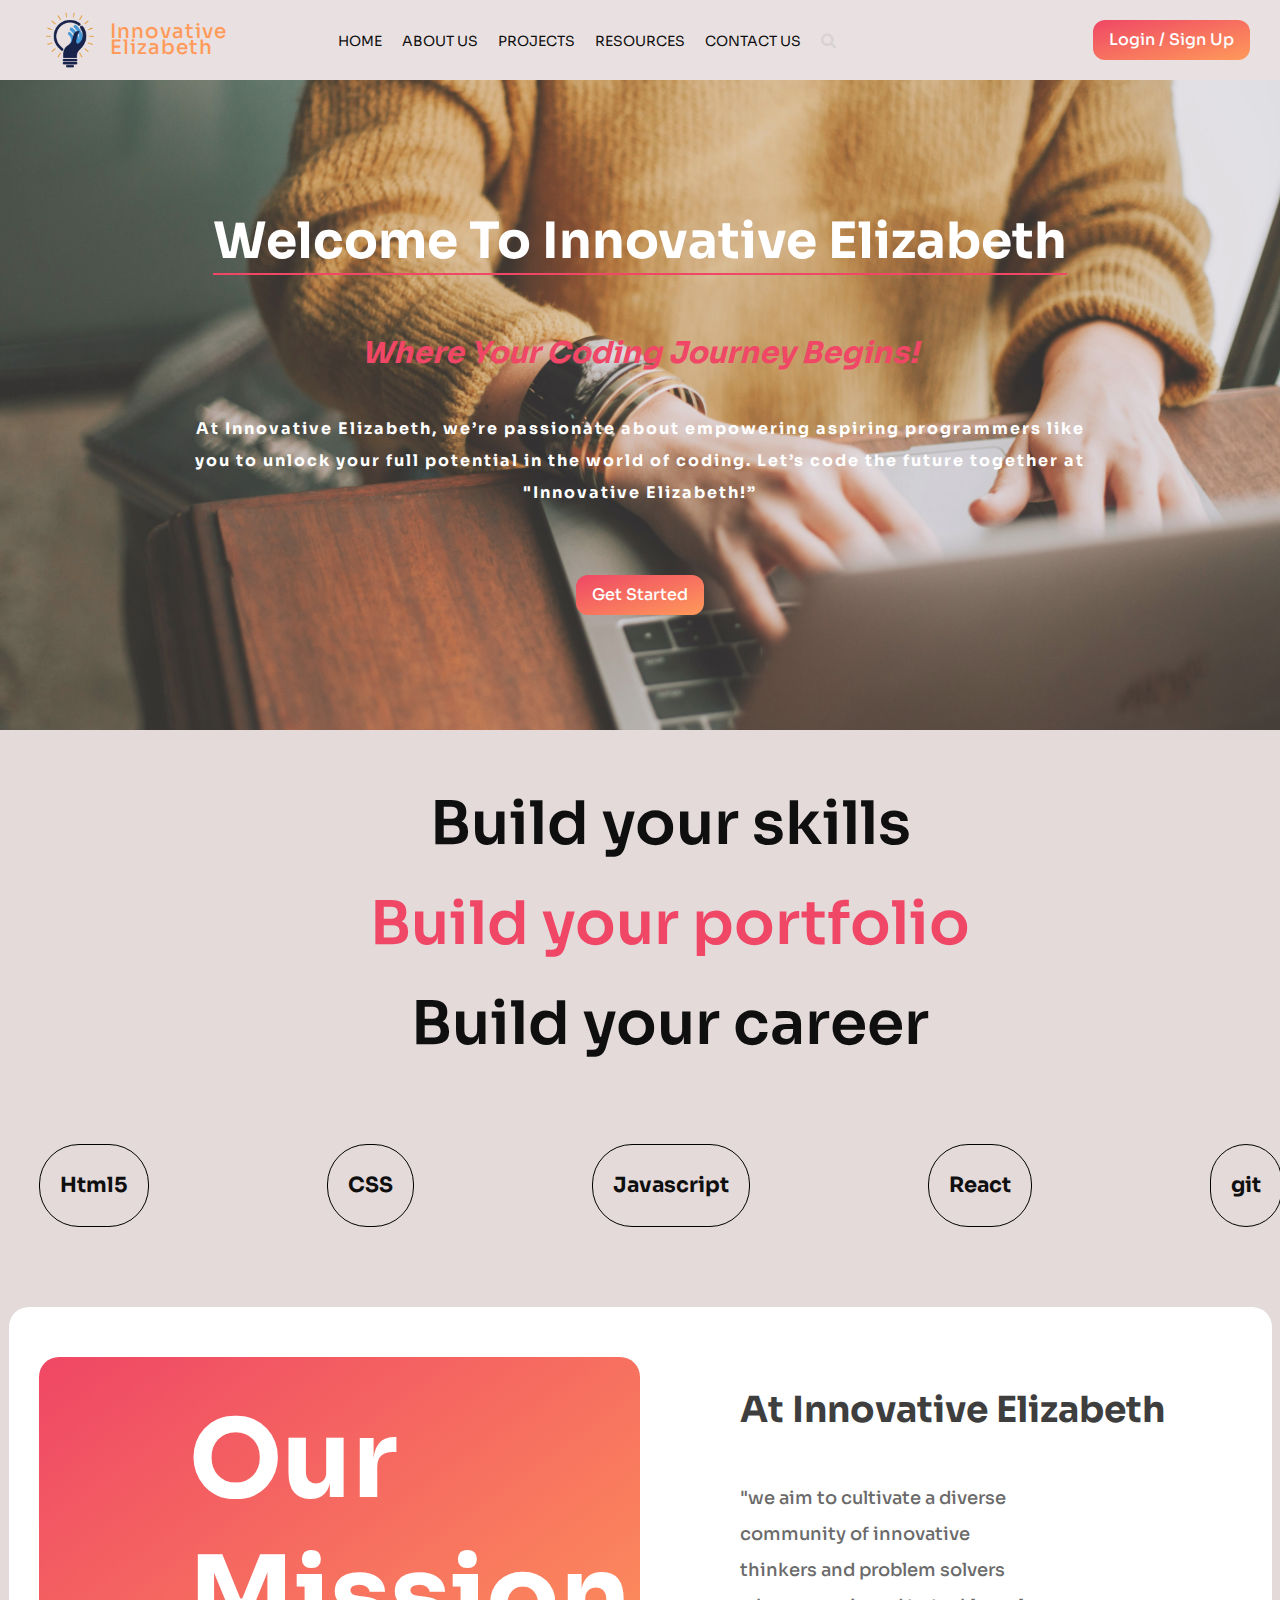
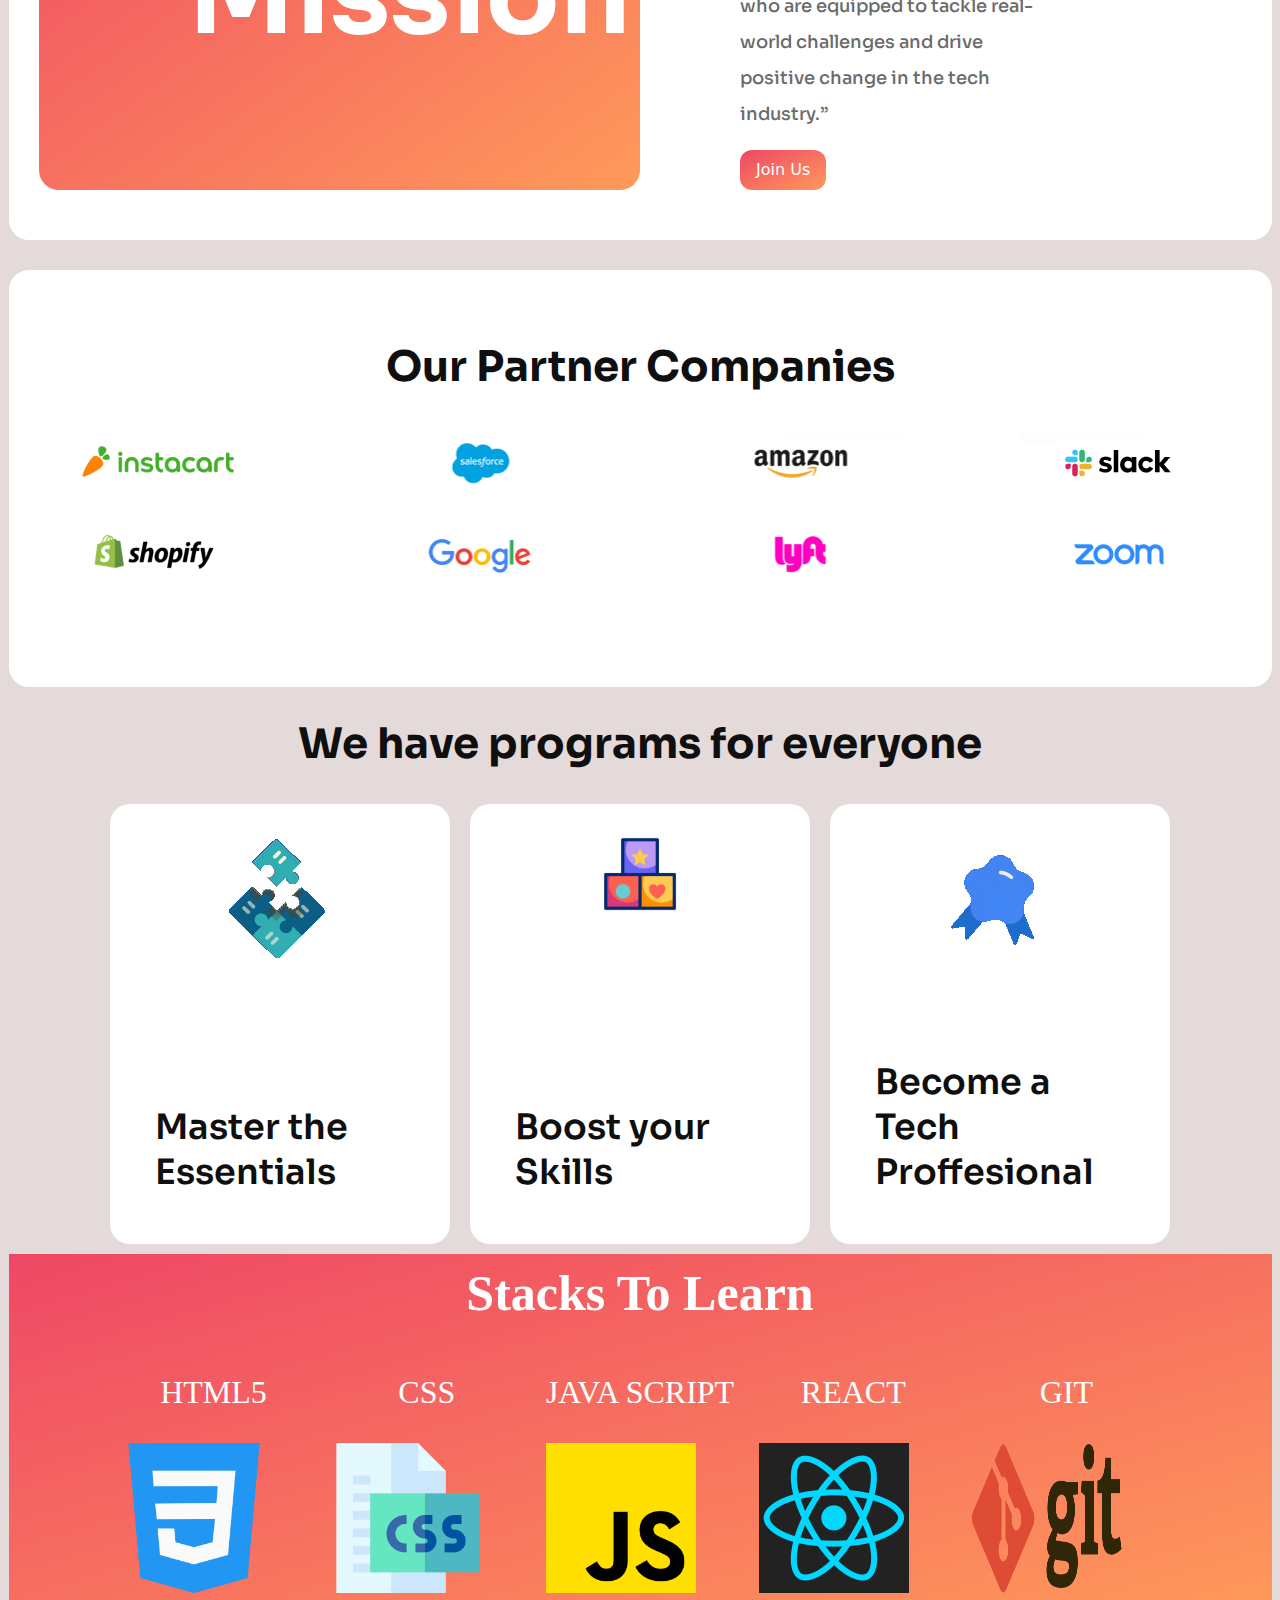
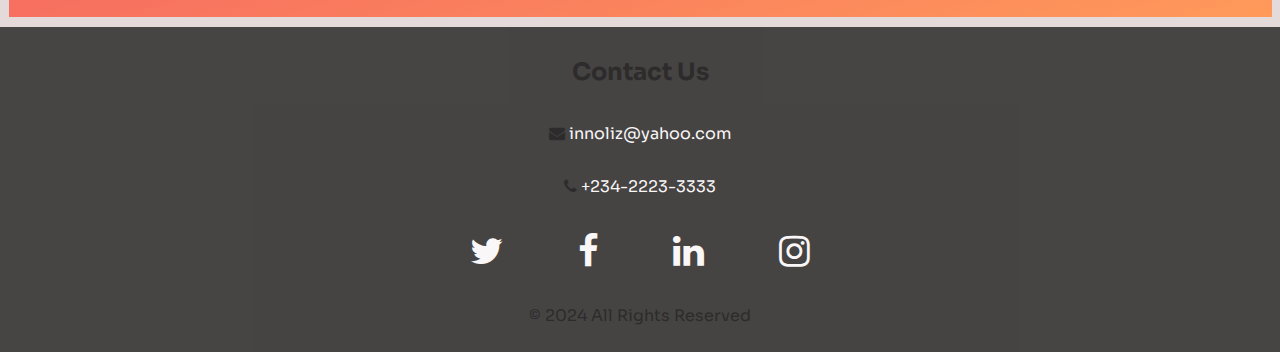
==== index.html @ 9ef78094 "Made a whole lot of changes" ====
<!DOCTYPE html>
<html lang="en">
<head>
    <meta charset="UTF-8">
    <meta name="viewport" content="width=device-width, initial-scale=1.0">
    <link rel="preconnect" href="https://fonts.googleapis.com">
    <link rel="preconnect" href="https://fonts.gstatic.com" crossorigin>
    <link href="https://fonts.googleapis.com/css2?family=Anek+Telugu:wght@300;400;500;600;700&Cormorant+Garamond:wght@300;700&family=Roboto:wght@300;400;700&family=Playfair+Display:wght@400;500&family=Sora:wght@400;500;600&display=swap" rel="stylesheet">
    <link rel="stylesheet" href="https://cdnjs.cloudflare.com/ajax/libs/font-awesome/4.7.0/css/font-awesome.min.css">
    <link rel="shortcut icon" type="image/x-icon" href="/favicon.ico">
    <link rel="stylesheet" href="style.css">
    <title>Innovative Elizabeth</title>
</head>
<body>
    <!-- <div class="container"> -->
    <!-- Navbar SECTION -->
    <nav class="navbar">
        <div class="logo">
            <img src="assets/Innologo.png" alt="">
            <p>Innovative Elizabeth</p>
        </div>
        <ul class="menu">
            <li><a href="#">Home</a></li>
            <li><a href="#">About Us</a></li>
            <li><a href="/project.html">Projects</a></li>
            <li><a href="#">Resources</a></li>
            <li><a href="#main-footer">Contact Us</a></li>
            <li><i class="fa fa-search" style="color: rgb(216, 210, 210);"></i></li>
        </ul>
        <div class="btn">
            <a href="/login.html"><button>Login / Sign Up</button></a>
        </div>
    </nav>

    <!-- Hero Section -->
    <div id="showcase">
        <div class="container">
            <div class="welcome-message">
                <h1>Welcome To Innovative Elizabeth</h1>
                <h2>Where Your Coding Journey Begins!
                </h2>
                <p>At Innovative Elizabeth, we’re passionate about empowering aspiring programmers like you to unlock your full potential in the world of coding. Let’s code the future together at "Innovative Elizabeth!”</p>
                <a href="/login.html"><button>Get Started</button></a>
            </div>
        </div>
    </div>
    <!-- main section -->
    <main>
        <div class="container2">
            <div class="element-container">
                <div class="element"><h2>Build your skills</h2></div>
                <div class="element"><h2 style="color: #EF4765">Build your portfolio</h2></div>
                <div class="element"><h2>Build your career</h2></div>
            </div>
            <div class="stacks-container">
                <div class="stack"><h2>Html5</h2></div>
                <div class="stack"><h2>CSS</h2></div>
                <div class="stack"><h2>Javascript</h2></div>
                <div class="stack"><h2>React</h2></div>
                <div class="stack"><h2>git</h2></div>
            </div>
        </div>
        <div class="section-container two-column">
            <div class="col-left">
                <h2>Our Mission</h2>
            </div>
            <div class="col-right">
                <h2>At Innovative Elizabeth</h2>
                <p>"we aim to cultivate a diverse community of innovative thinkers and problem solvers who are equipped to tackle real-world challenges and drive positive change in the tech industry.”</p>
                <button>Join Us</button>
            </div>
        </div>
        <div class="partners-container">
            <h2>Our Partner Companies</h2>
            <div class="partners-grid">
                <img src="assets/instacart.png" alt="instacart">
                <img src="assets/salesforce.png" alt="salesforce">
                <img src="assets/amazon.png" alt="amazon">
                <img src="assets/slack.png" alt="slack">
                <img src="assets/shopify.png" alt="shopify">
                <img src="assets/google.png" alt="google">
                <img src="assets/lyft.png" alt="lyft">
                <img src="assets/zoom.png" alt="zoom">
            </div>
        </div>
        <!-- progrmas section -->
        <div class="programs-heading">
            <h2>We have programs for everyone</h2>
        </div>
        <div class="programs-container">
            <div class="programs">
                <img src="assets/animation1.gif" alt="">
                <h2>Master the Essentials</h2></div>
            <div class="programs">
                <img src="assets/animation2.gif" style="width: 100px; height: 100px;" alt="">
                <h2>Boost your Skills</h2></div>
            <div class="programs">
                <img src="assets/animation3.gif" alt="">
                <h2>Become a Tech Proffesional</h2></div>
        </div>
        <div class="service-section">
            <h2>Stacks To Learn</h2>
            <div class="container-icon">
                <div>
                    <p>HTML5</p>
                    <img src="assets/Html_img.png" alt="">
                </div>
                <div>
                    <p>CSS</p>
                    <img src="assets/Css_img.png" alt="">
                </div>
                <div>
                    <p>JAVA SCRIPT</p>
                    <img src="assets/js_img.png" alt="">
                </div>
                <div>
                    <p>REACT</p>
                    <img src="assets/react_img.png" alt="">
                </div>
                <div>
                    <p>GIT</p>
                    <img src="assets/git_img.png" alt="">
                </div>
            </div>
        </div>
    </main>

    <!-- Fotter Section -->
    <footer id="main-footer">
       <div class="footer-container">
           <h2 style="color: black;">Contact Us</h2>
           <p><i class="fa fa-envelope" style="font-size:16px; color: black;"></i> innoliz@yahoo.com</p>
           <p><i class="fa fa-phone" style="font-size:16px; color: black;"></i> +234-2223-3333</p>
           <div class="footer-links">
                <a href=""><i class="fa fa-twitter" style="font-size:36px; color: white;"></i></a>
                <a href=""><i class="fa fa-facebook" style="font-size:36px; color: white;"></i></a>
                <a href="https://www.linkedin.com/company/innoliz-tech-hub/"><i class="fa fa-linkedin" style="font-size:36px; color: white;"></i></a>
                <a href=""><i class="fa fa-instagram" style="font-size:36px; color: white;"></i></a>
            </div>
            <p style="color: black;">© 2024 All Rights Reserved</p>
       </div>
    </footer>
</div>
</body>
</html>
---- style.css ----
body {
    font-family: 'Sora', sans-serif;
    color: #0f0f0f;
    width: 100%;
    margin: 0;
    box-sizing: border-box;
    /* padding: 16px 0 0 0; */
    background-color: #e4dada;
    display: flex;
    flex-direction: column;
    justify-content: flex-start;
    align-items: center;
}

/* .container {
    width: 100%;
    max-width: 100%;
    margin: 0 auto;
    padding: 0 16px;
} */

/* Navbar section */
.navbar {
    width: 100%;
    max-width: 100%;
    box-sizing: border-box;
    display: flex;
    justify-content: space-between;
    align-items: center;
    background: #e9e1e1;
    position: sticky;
    top: 0;
    z-index: 3;
    padding: 0 30px;
}

.navbar .logo {
    display: flex;
    align-content: center;
    align-items: center;
    width: 50px;
    font-family: 'Sora', sans-serif;
    font-size: 20px;
    font-weight: 500;
    letter-spacing: 1px;
    line-height: 1rem;
    color: #FF9A5A;
    
}

.navbar .logo img {
    width: 80px;
    height: 80px;
}

.menu {
    display: flex;
    list-style: none;
    justify-content: center;
    align-items: center;
    padding: 0;
}
.menu a{
    text-decoration: none;
    color: #0f0f0f;
    font-size: 14px;
    font-weight: 400;
    margin-right: 20px;
    text-transform: uppercase;
    font-family: 'Sora', sans-serif;
    transition: all 0.2s ease-in-out;
    
}
.menu a:hover {
    /* text-decoration: underline; */
    color: #FF9A5A;
    transform: translateX(40px);
}

.navbar .btn button {
  background: linear-gradient(to bottom right, #EF4765, #FF9A5A);
  border: 0;
  border-radius: 12px;
  color: #FFFFFF;
  cursor: pointer;
  display: inline-block;
  font-family: 'Sora', sans-serif;
  font-size: 16px;
  font-weight: 500;
  line-height: 2.5;
  outline: transparent;
  padding: 0 1rem;
  text-align: center;
  text-decoration: none;
  transition: box-shadow .2s ease-in-out;
  user-select: none;
  -webkit-user-select: none;
  touch-action: manipulation;
  white-space: nowrap;
}


.navbar .btn button:not([disabled]):focus {
  box-shadow: 0 0 .25rem rgba(0, 0, 0, 0.5), -.125rem -.125rem 1rem rgba(239, 71, 101, 0.5), .125rem .125rem 1rem rgba(255, 154, 90, 0.5);
}

.navbar .btn button:hover {
    box-shadow: 0 0 .25rem rgba(0, 0, 0, 0.5), -.125rem -.125rem 1rem rgba(239, 71, 101, 0.5), .125rem .125rem 1rem rgba(255, 154, 90, 0.5);
}

/* Hero section */
#showcase {
    /* background: #352727; */
    padding: 2rem;
    position: relative;
}
#showcase::before {
    content: '';
    background: url(assets/Hero.jpg) no-repeat center center/cover;
    position: absolute;
    top: 0;
    left: 0;
    width: 100%;
    height: 650px;
    opacity: 0.8;
}
.container {
    width: 100%;
    max-width: 100%;
    height: 600px;
    display: flex;
    flex-direction: column;
    justify-content: center;
    align-items: center;
}

.container .welcome-message {
    display: flex;
    flex-direction: column;
    align-items: center;
    justify-content: center;
    width: 75%;
    color: white;
    z-index: 1;
}

.welcome-message h1 {
    font-size: 50px;
    border-bottom: 2px solid #EF4765;
    font-family: 'Sora', sans-serif;
    margin-top: 0;
}
.welcome-message h2 {
    font-size: 30px;
    font-style: italic;
    color: #EF4765;
    font-family: 'Sora', sans-serif;;
}
.welcome-message p {
    font-size: 16px;
    letter-spacing: 2px;
    line-height: 2rem;
    text-align: center;
    font-weight: bold;
    font-family: 'Sora', sans-serif;;
}

.welcome-message button {
  background: linear-gradient(to bottom right, #EF4765, #FF9A5A);
  border: 0;
  border-radius: 12px;
  color: #FFFFFF;
  cursor: pointer;
  display: inline-block;
  font-family: 'Sora', sans-serif;
  font-size: 16px;
  font-weight: 500;
  line-height: 2.5;
  outline: transparent;
  padding: 0 1rem;
  text-align: center;
  text-decoration: none;
  transition: box-shadow .2s ease-in-out;
  user-select: none;
  -webkit-user-select: none;
  touch-action: manipulation;
  white-space: nowrap;
  margin-top: 50px;
}

.welcome-message button:not([disabled]):focus {
    box-shadow: 0 0 .25rem rgba(0, 0, 0, 0.5), -.125rem -.125rem 1rem rgba(239, 71, 101, 0.5), .125rem .125rem 1rem rgba(255, 154, 90, 0.5);
  }

.welcome-message button:hover {
    box-shadow: 0 0 .25rem rgba(0, 0, 0, 0.5), -.125rem -.125rem 1rem rgba(239, 71, 101, 0.5), .125rem .125rem 1rem rgba(255, 154, 90, 0.5);
}



/* Main section */

.container2 {
    width: 100%;
    padding: 20px;
}

.container2 .element-container {
    width: 100%;
    padding: 10px;
    display: flex;
    flex-direction: column;
    justify-content: center;
    align-items: center;
}

.container2 .element-container .element>h2 {
    font-family: 'Sora', sans-serif;
    font-size: 60px;
    font-weight: 600;
    line-height: 70px;
    color: #0f0f0f;
    margin: 15px 0;
}

.container2 .stacks-container {
    display: flex;
    flex-direction: row;
    justify-content: space-between;
    align-items: center;
    margin: 50px 0;
    padding: 10px;
    font-family: 'Sora', sans-serif;
    font-size: 14px;
}

.container2 .stacks-container .stack {
    border: 1px solid black;
    padding: 10px 20px;
    border-radius: 40px;
}


.section-container {
    width: 100%;
    background:#FFFFFF;
    /* border: 1px solid black; */
    padding: 50px 30px ;
    border-radius: 20px;
    margin-bottom: 30px;
}

.two-column {
    width: 100%;
    max-width: 1203px;
    /* height: 100%; */
    display: grid;
    grid-template-columns: 1fr 1fr;
}

.two-column .col-left {
    background: linear-gradient(to bottom right, #EF4765, #FF9A5A);
    display: flex;
    justify-content: center;
    align-items: center;
    border-radius: 20px;
    
    
}

.two-column .col-left h2 {
    color: #fff;
    font-size: 108px;
    width: 50%;
    margin-top: 0;
    font-family: 'Sora', sans-serif;
    font-weight: bold;
}

.two-column .col-right {
    display: flex;
    flex-direction: column;
    justify-content: center;
    align-items: flex-start;
    padding-left: 100px;
}

.two-column .col-right h2 {
    color: #3e3e3e;
    font-family: 'Sora', sans-serif;
    font-size: 36px;
}

.two-column .col-right p {
    font-size: 18px;
    width: 60%;
    font-family: 'Sora', sans-serif;
    font-weight: 500;
    color: #6A6A6A;
    line-height: 2;
}

.two-column .col-right button {
    background: linear-gradient(to bottom right, #EF4765, #FF9A5A);
    border: 0;
    border-radius: 12px;
    color: #FFFFFF;
    cursor: pointer;
    display: inline-block;
    font-family: -apple-system,system-ui,"Segoe UI",Roboto,Helvetica,Arial,sans-serif;
    font-size: 16px;
    font-weight: 500;
    line-height: 2.5;
    outline: transparent;
    padding: 0 1rem;
    text-align: center;
    text-decoration: none;
    transition: box-shadow .2s ease-in-out;
    user-select: none;
    -webkit-user-select: none;
    touch-action: manipulation;
    white-space: nowrap;
}

.two-column .col-right button:hover {
    box-shadow: 0 0 .25rem rgba(0, 0, 0, 0.5), -.125rem -.125rem 1rem rgba(239, 71, 101, 0.5), .125rem .125rem 1rem rgba(255, 154, 90, 0.5);
}

/* Partners section */
.partners-container {
    width: 100%;
    background:#FFFFFF;
    /* border: 1px solid black; */
    padding: 70px 0;
    border-radius: 20px;
    margin-bottom: 30px;
}

.partners-container h2 {
    font-size: 42px;
    font-family: 'Sora', sans-serif;
    text-align: center;
    margin: 0;
    margin-bottom: 40px;
}

.partners-grid {
    display: grid;
    grid-template-columns: 1fr 1fr 1fr 1fr;
    grid-template-rows: 1fr 1fr;
    margin: 32px 0;
    column-gap: 16px;
    row-gap: 32px;
}


.partners-grid img {
    height: 60px;
    place-self: center;
}

/* programs section */
.programs-heading {
    display: flex;
    align-items: center;
    justify-content: center;
}

.programs-heading h2 {
    font-size: 42px;
    font-family: 'Sora', sans-serif;
    color: #0f0f0f;
    margin-top: 0;
}

.programs-container {
    display: flex;
    flex-direction: row;
    justify-content: center;
    align-items: center;
    width: 100%;
    gap: 20px;
    
}

.programs {
    /* border: 1px solid black; */
    height: 400px;
    width: 300px;
    background: #FFFFFF;
    border-radius: 20px;
    display: flex;
    flex-direction: column;
    justify-content: space-between;
    align-items: center;
    padding: 20px;
}

.programs h2 {
    font-family: 'Sora', sans-serif;
    color: #0f0f0f;
    font-size: 35px;
    font-weight: 600;
    line-height: 45px;
    max-width: 250px;
    margin-top: 0;
}



/* Service Section */
.service-section {
    display: flex;
    flex-direction: column;
    justify-content: center;
    align-items: center;
    background: linear-gradient(to bottom right, #EF4765, #FF9A5A);
    margin: 10px 0;
    font-family: 'Cormorant Garamond', serif;
}

.service-section h2 {
    font-size: 50px;
    color: #fff;
    margin: 0;
    padding-top: 10px;
    /* background-color: #918dbc; */
}

.service-section .container-icon p {
    text-align: center;
    color: #fff;
    font-size: 2rem;
}

.service-section .container-icon img {
    width: 150px;
    height: 150px;
}

.service-section .container-icon {
    display: grid;
    grid-template-columns: 1fr 1fr 1fr 1fr 1fr;
    gap: 25px;
    padding: 20px;
}


/* Footer Section */
#main-footer {
    background: #1f1e1e;
    opacity: 0.8;
    color: #fff;
    width: 100%;
    height: 100%;
    padding: 10px;
    box-sizing: border-box;
}

#main-footer .footer-container {
    margin:0 auto;
    width: 90%;
    display: flex;
    flex-direction: column;
    justify-content: center;
    align-items: center;   
}

.footer-container .footer-links {
    width: 30%;
    display: flex;
    flex-direction: row;
    justify-content: space-between;
    align-items: center;
    padding: 20px;
}
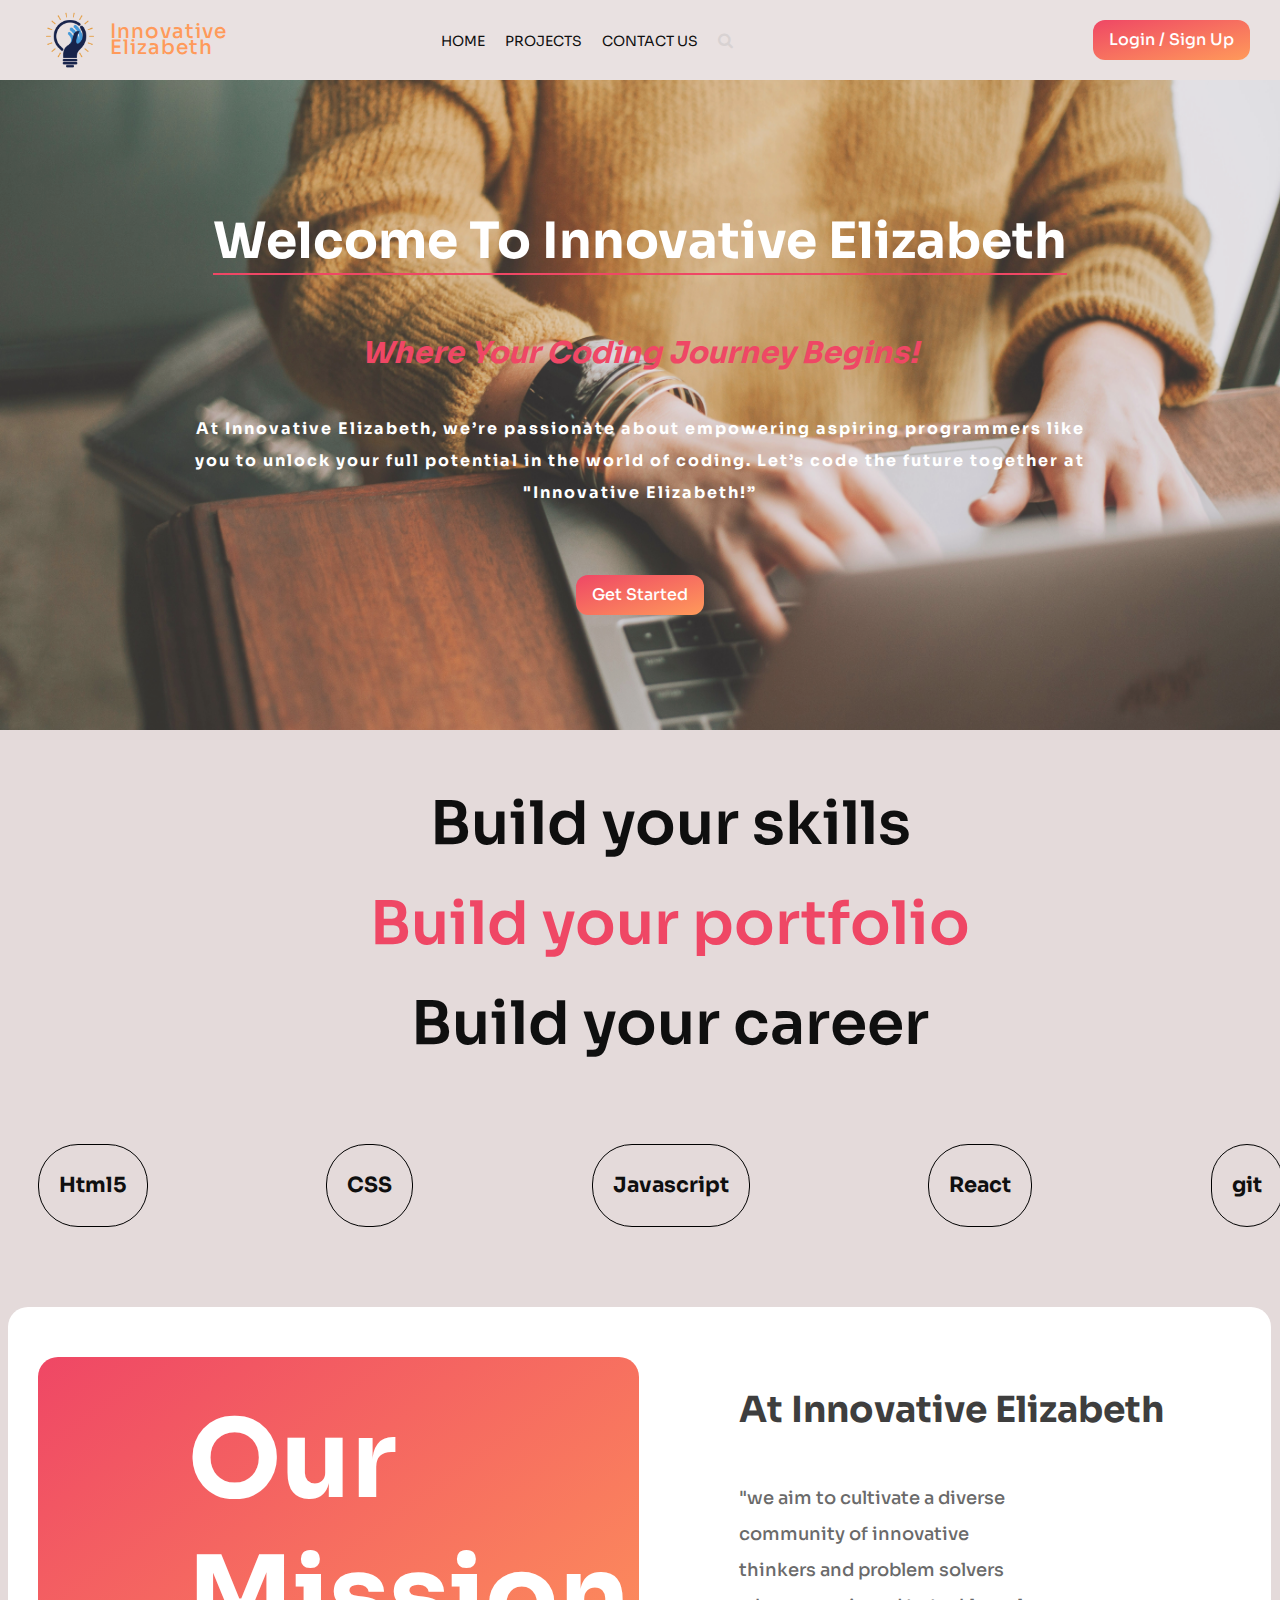
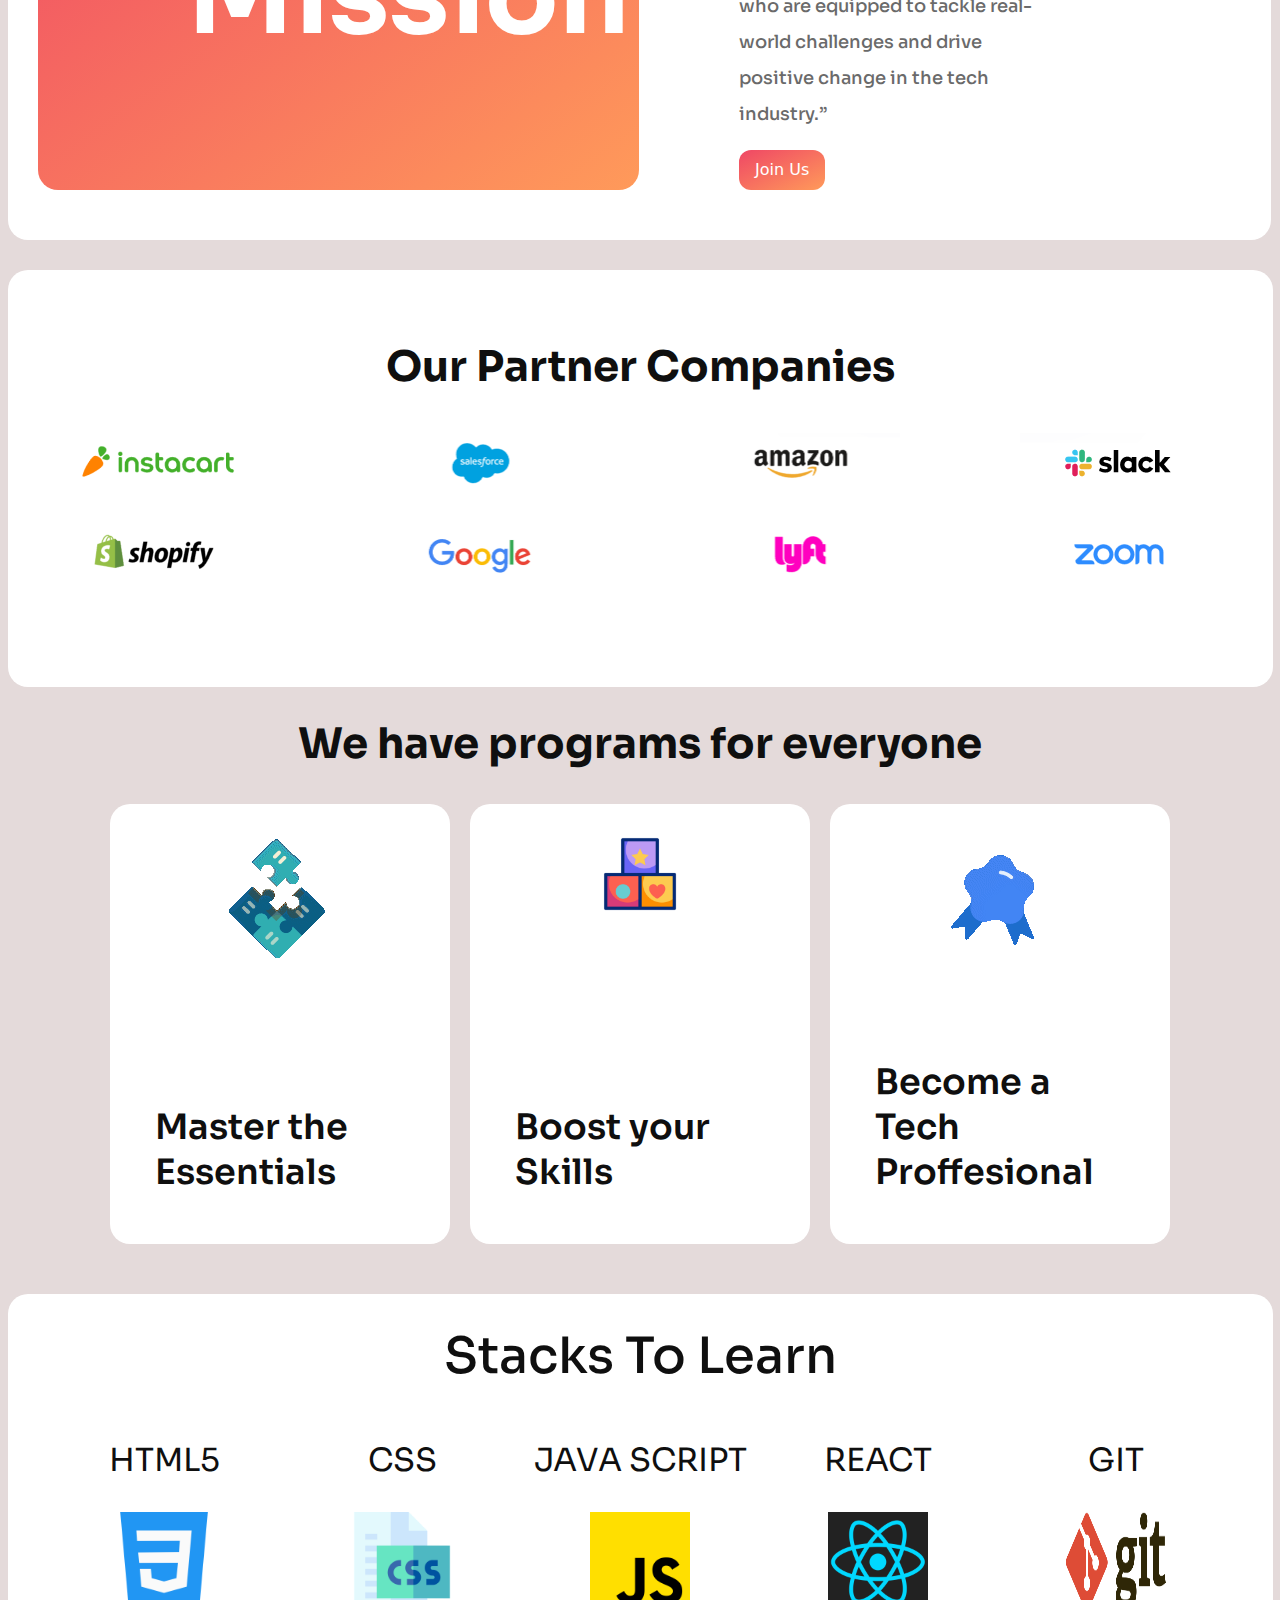
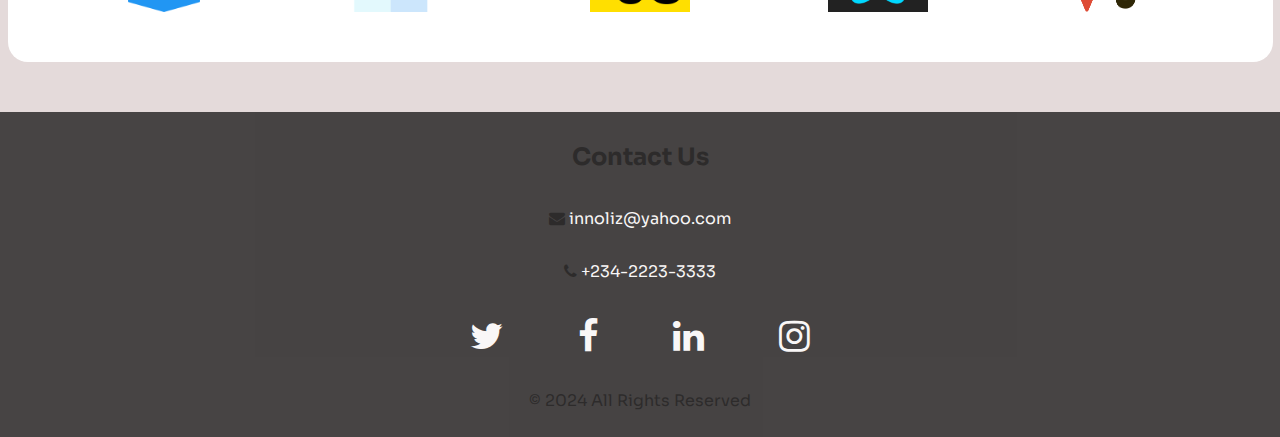
==== commit 8e45e371: "Made a whole lot of changes" ====
--- a/index.html
+++ b/index.html
@@ -21,9 +21,7 @@
         </div>
         <ul class="menu">
             <li><a href="#">Home</a></li>
-            <li><a href="#">About Us</a></li>
             <li><a href="/project.html">Projects</a></li>
-            <li><a href="#">Resources</a></li>
             <li><a href="#main-footer">Contact Us</a></li>
             <li><i class="fa fa-search" style="color: rgb(216, 210, 210);"></i></li>
         </ul>
@@ -101,23 +99,23 @@
         <div class="service-section">
             <h2>Stacks To Learn</h2>
             <div class="container-icon">
-                <div>
+                <div class="icon-container">
                     <p>HTML5</p>
                     <img src="assets/Html_img.png" alt="">
                 </div>
-                <div>
+                <div class="icon-container">
                     <p>CSS</p>
                     <img src="assets/Css_img.png" alt="">
                 </div>
-                <div>
+                <div class="icon-container">
                     <p>JAVA SCRIPT</p>
                     <img src="assets/js_img.png" alt="">
                 </div>
-                <div>
+                <div class="icon-container">
                     <p>REACT</p>
                     <img src="assets/react_img.png" alt="">
                 </div>
-                <div>
+                <div class="icon-container">
                     <p>GIT</p>
                     <img src="assets/git_img.png" alt="">
                 </div>
--- a/style.css
+++ b/style.css
@@ -414,28 +414,40 @@
     flex-direction: column;
     justify-content: center;
     align-items: center;
-    background: linear-gradient(to bottom right, #EF4765, #FF9A5A);
+    background: #FFFFFF;
     margin: 10px 0;
-    font-family: 'Cormorant Garamond', serif;
+    font-family: 'Sora', sans-serif;
+    border-radius: 20px;
+    margin: 50px 0;
+    padding: 30px;
 }
 
 .service-section h2 {
     font-size: 50px;
-    color: #fff;
+    color: #0f0f0f;
     margin: 0;
-    padding-top: 10px;
+    padding-top: px;
+    font-weight: 500;
     /* background-color: #918dbc; */
+}
+
+.service-section .container-icon .icon-container {
+    display: flex;
+    flex-direction: column;
+    justify-content: center;
+    align-items: center;
 }
 
 .service-section .container-icon p {
     text-align: center;
-    color: #fff;
+    color: #0f0f0f;
     font-size: 2rem;
 }
 
+
 .service-section .container-icon img {
-    width: 150px;
-    height: 150px;
+    width: 100px;
+    height: 100px;
 }
 
 .service-section .container-icon {
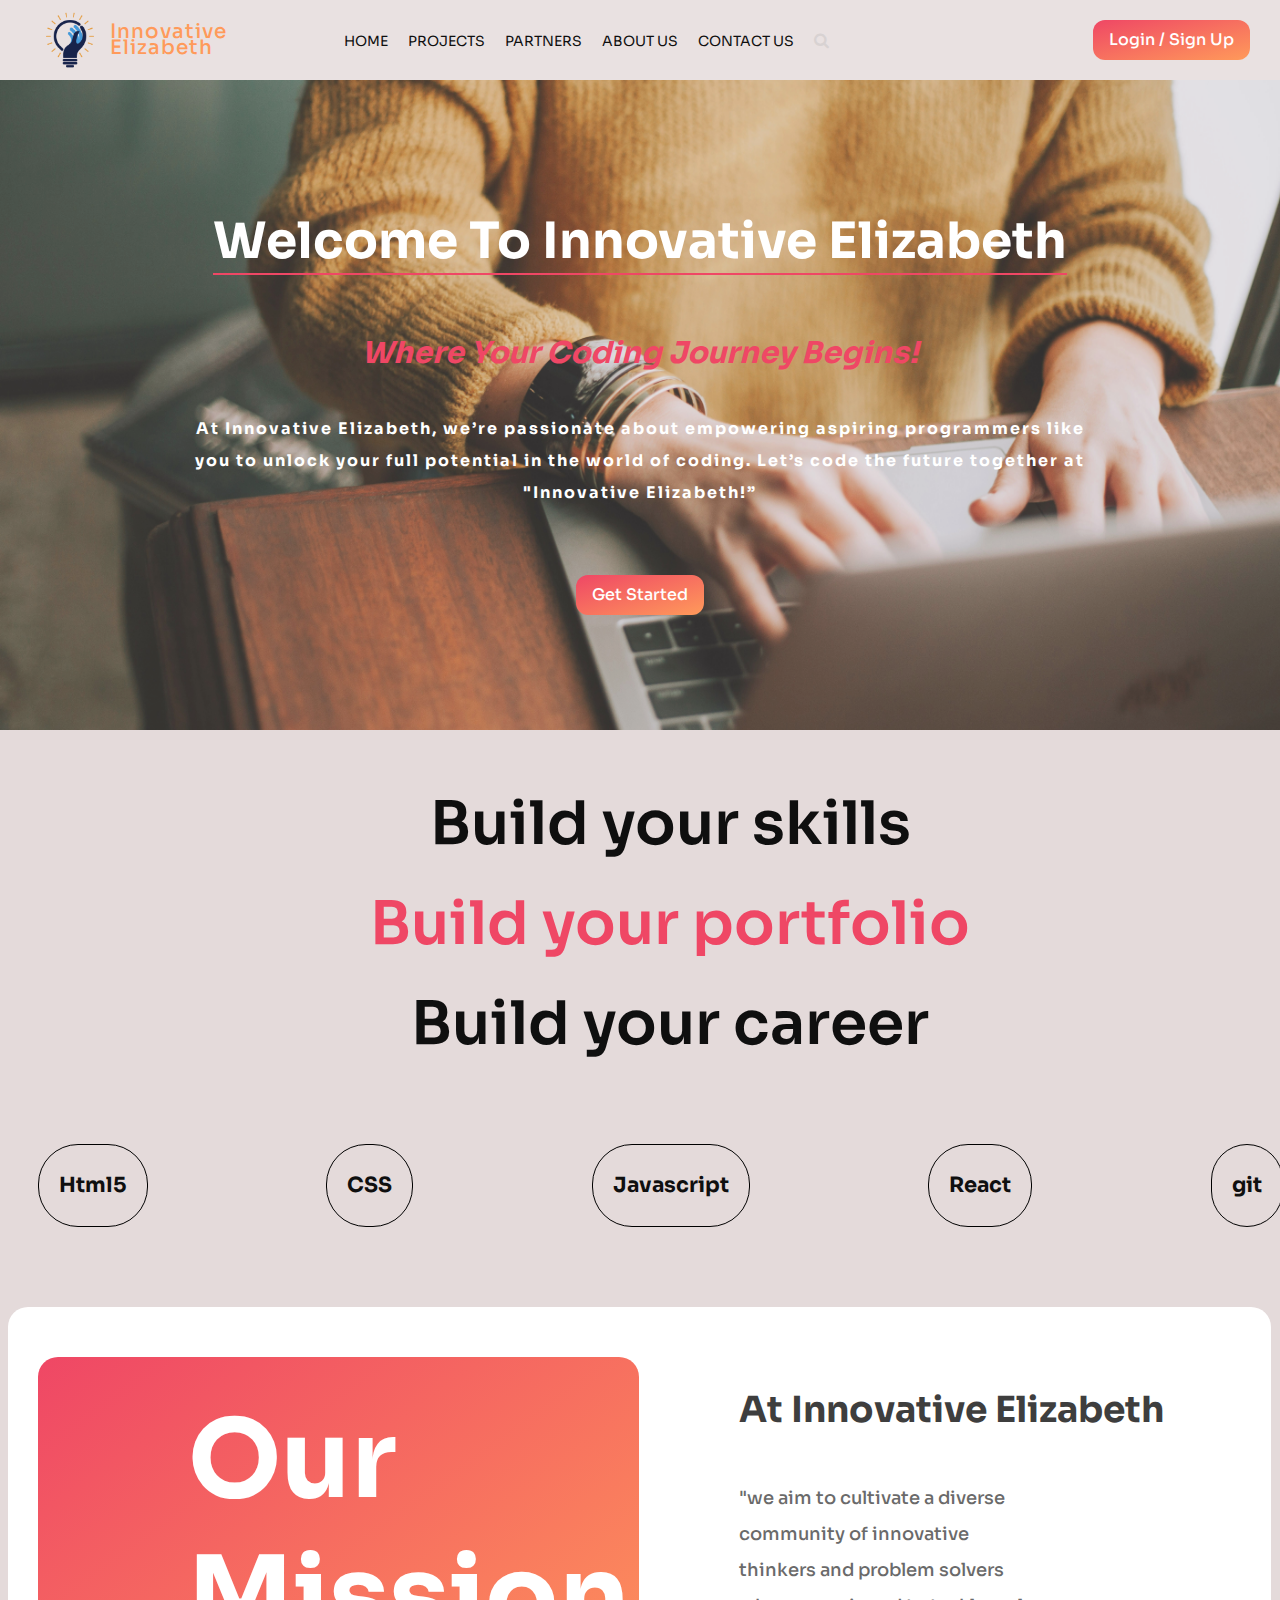
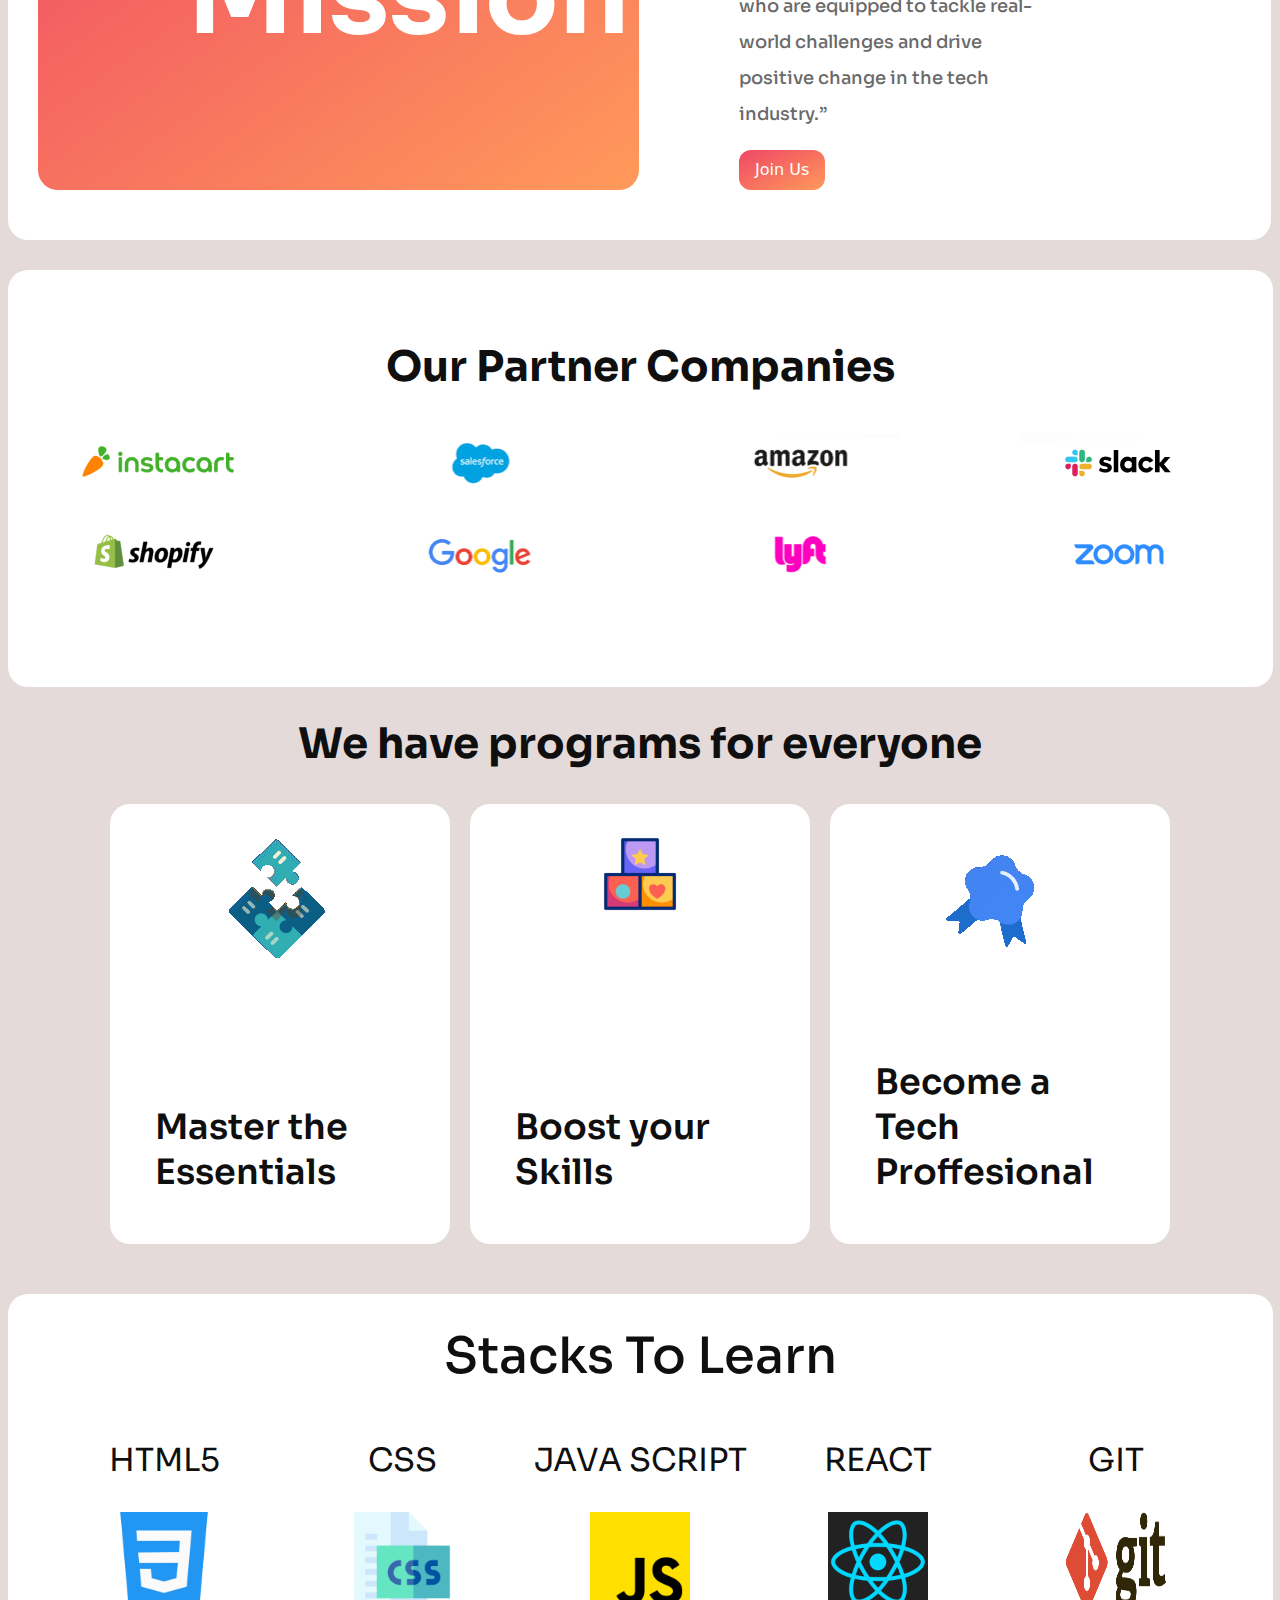
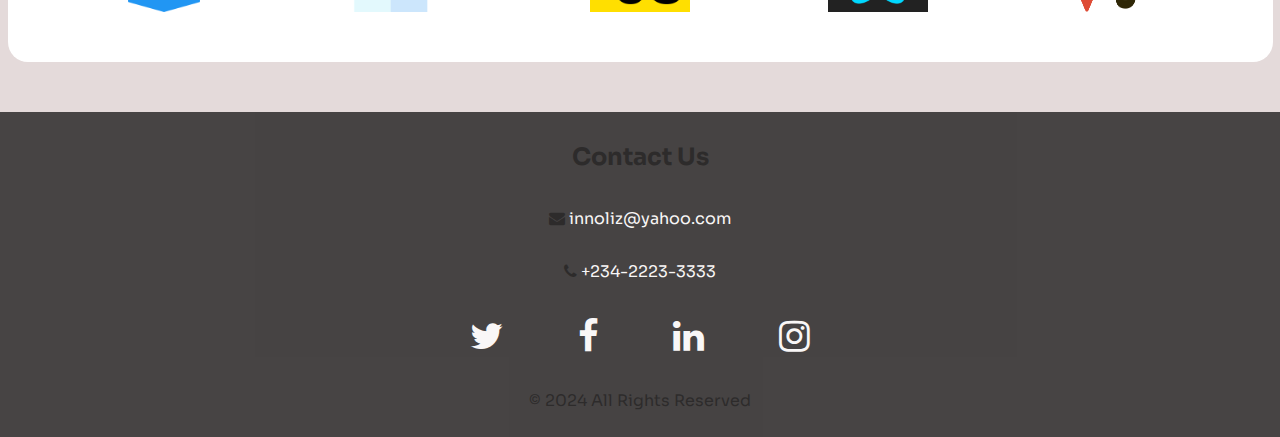
==== commit 6074c9cb: "Added the about page" ====
--- a/index.html
+++ b/index.html
@@ -22,6 +22,8 @@
         <ul class="menu">
             <li><a href="#">Home</a></li>
             <li><a href="/project.html">Projects</a></li>
+            <li><a href="#partners">Partners</a></li>
+            <li><a href="/about.html">About Us</a></li>
             <li><a href="#main-footer">Contact Us</a></li>
             <li><i class="fa fa-search" style="color: rgb(216, 210, 210);"></i></li>
         </ul>
@@ -68,7 +70,7 @@
                 <button>Join Us</button>
             </div>
         </div>
-        <div class="partners-container">
+        <div class="partners-container" id="partners">
             <h2>Our Partner Companies</h2>
             <div class="partners-grid">
                 <img src="assets/instacart.png" alt="instacart">
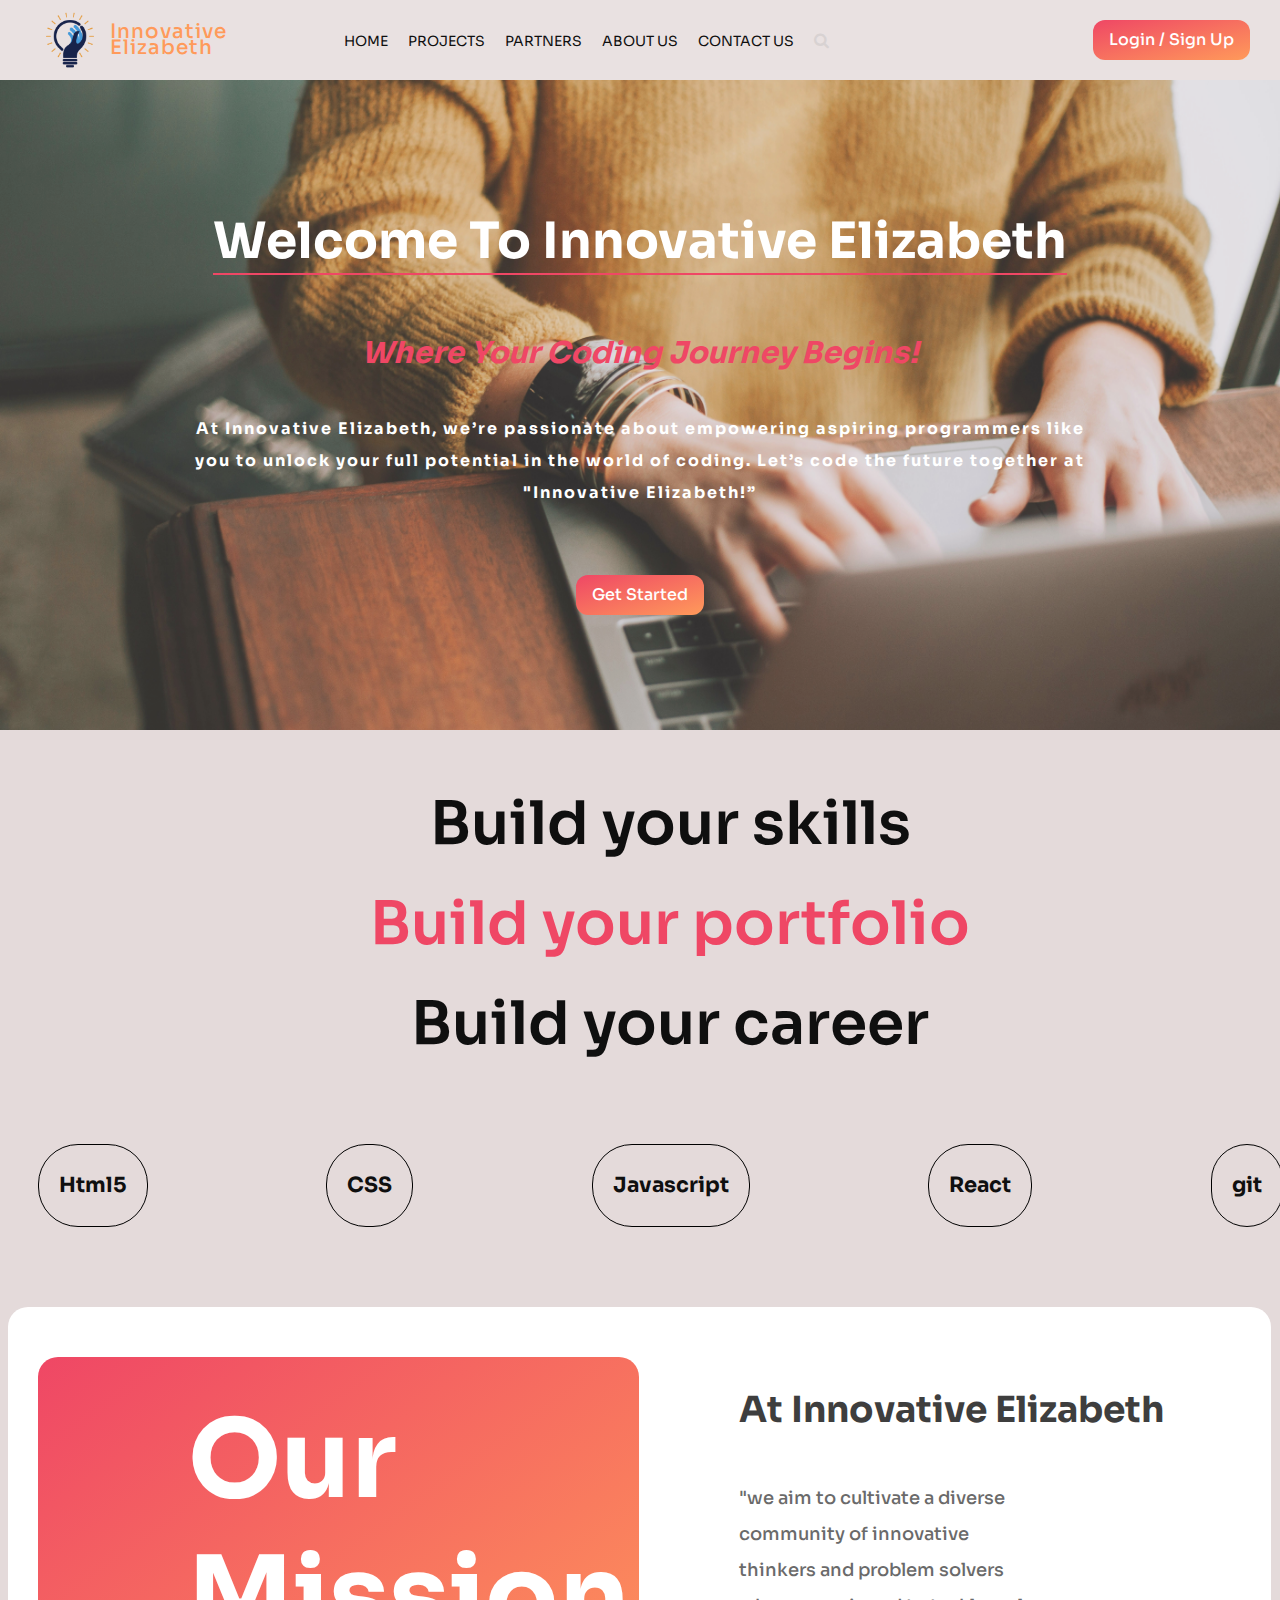
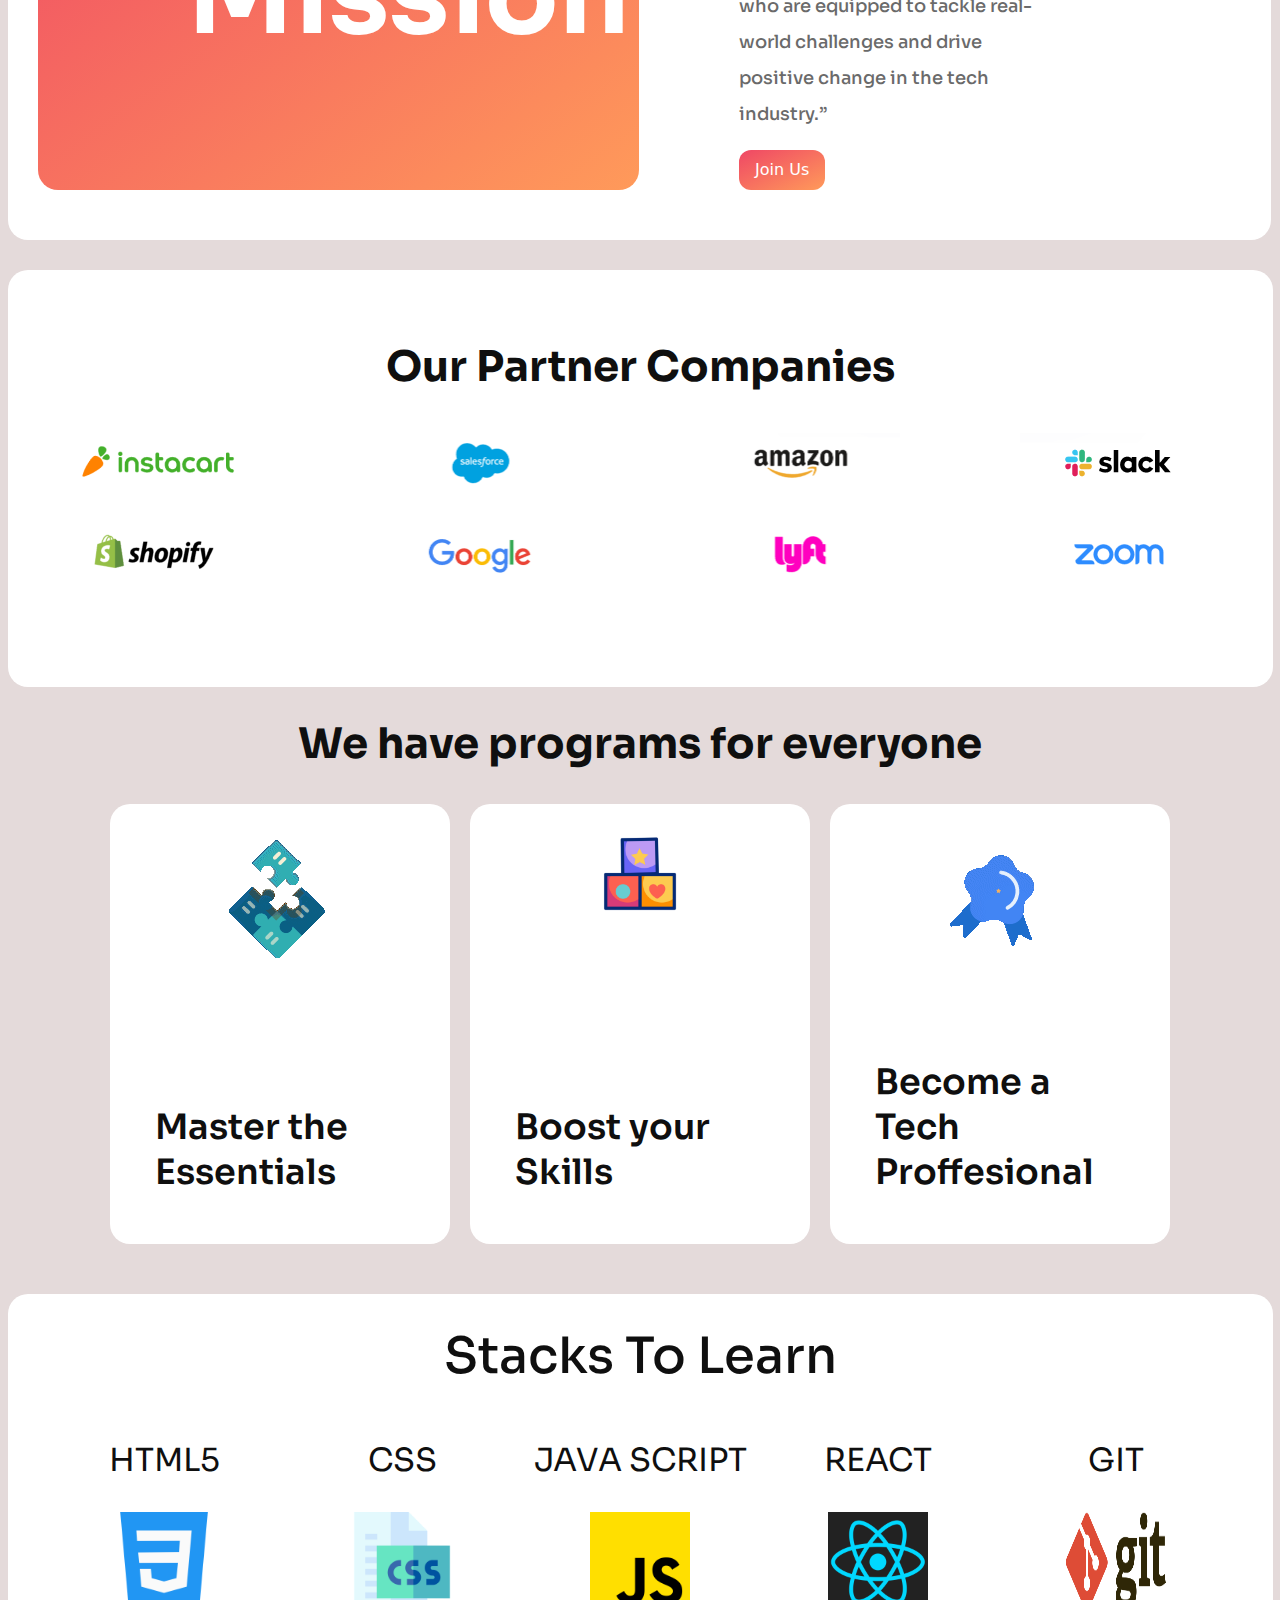
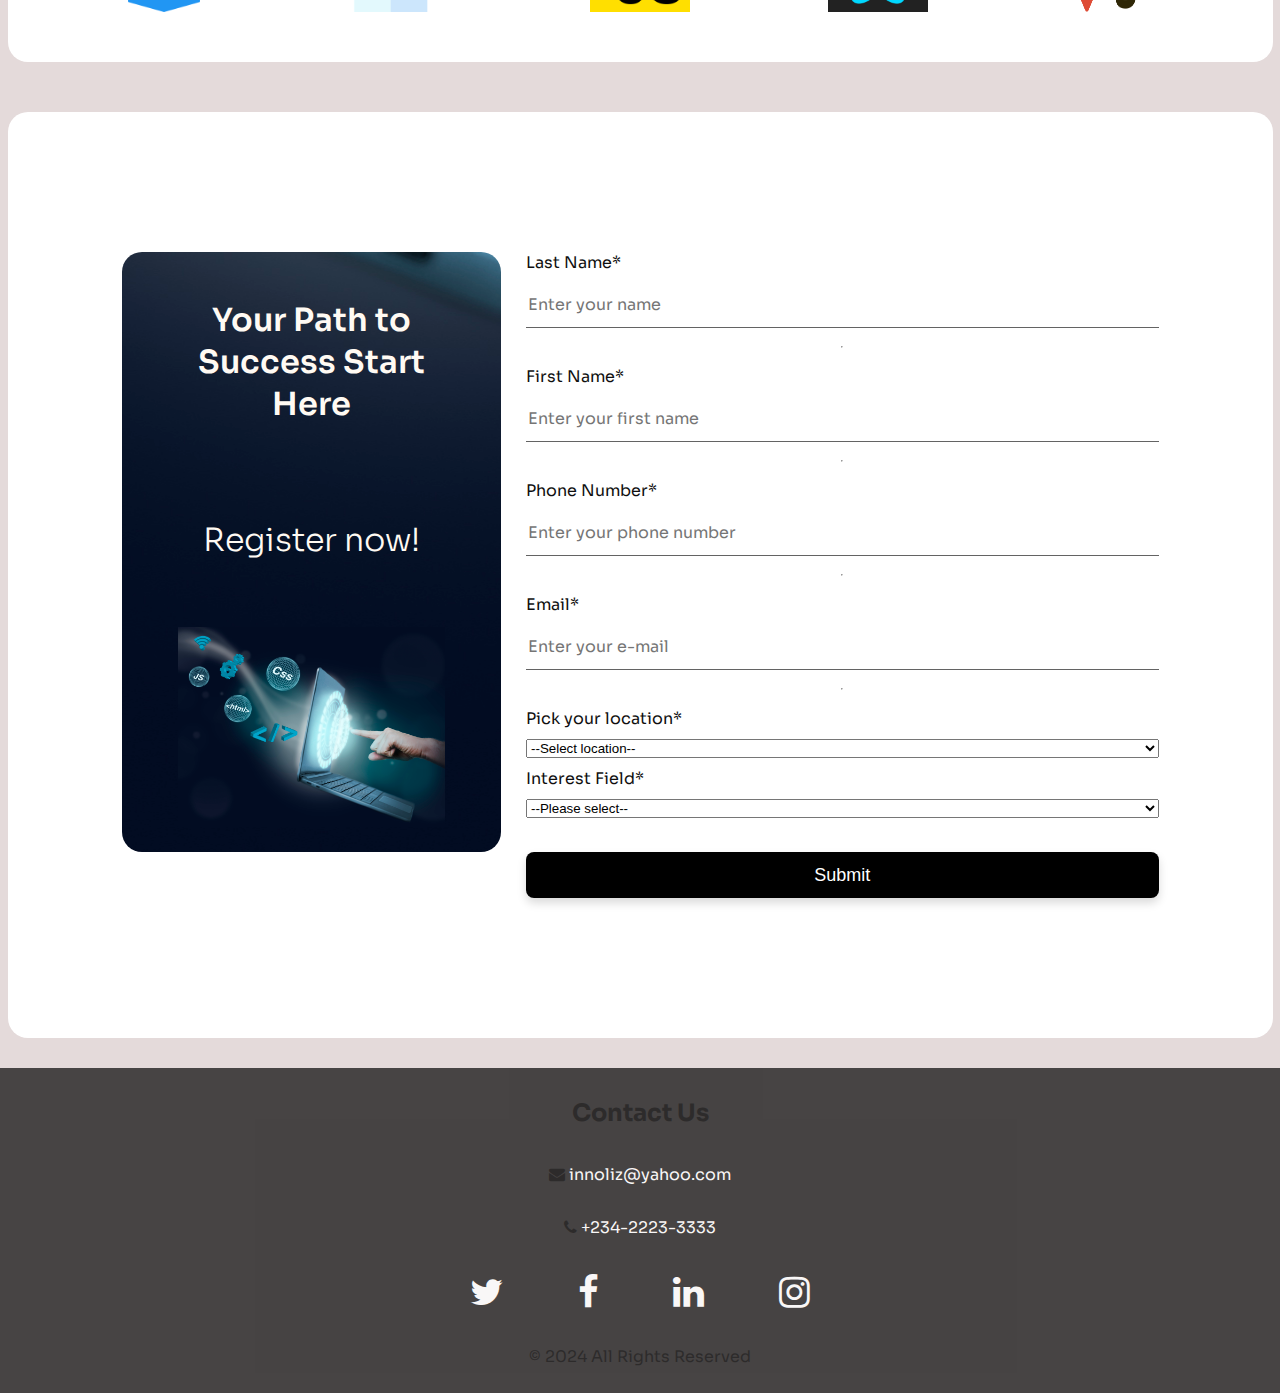
==== commit 9ae83941: "Added the register section" ====
--- a/index.html
+++ b/index.html
@@ -40,7 +40,7 @@
                 <h2>Where Your Coding Journey Begins!
                 </h2>
                 <p>At Innovative Elizabeth, we’re passionate about empowering aspiring programmers like you to unlock your full potential in the world of coding. Let’s code the future together at "Innovative Elizabeth!”</p>
-                <a href="/login.html"><button>Get Started</button></a>
+                <a href="#register"><button>Get Started</button></a>
             </div>
         </div>
     </div>
@@ -67,7 +67,7 @@
             <div class="col-right">
                 <h2>At Innovative Elizabeth</h2>
                 <p>"we aim to cultivate a diverse community of innovative thinkers and problem solvers who are equipped to tackle real-world challenges and drive positive change in the tech industry.”</p>
-                <button>Join Us</button>
+                <a href="#register"><button>Join Us</button></a>
             </div>
         </div>
         <div class="partners-container" id="partners">
@@ -123,6 +123,47 @@
                 </div>
             </div>
         </div>
+        <!-- Register section -->
+        <div class="container-register" id="register">
+            <div class="register-column">
+                <div class="colm-left">
+                    <h2>Your Path to Success Start Here</h2>
+                    <p>Register now!</p>
+                    <div><img src="assets/programming-background-collage.jpg" alt="img" style="height: 200px; width: 100%;"></div>
+                </div>
+                <div class="colm-right">
+                    <form action="#">
+                        <label for="Last Name">Last Name*</label>
+                        <input type="text" placeholder="Enter your name" required>
+                        <hr>
+                        <label for="First Name">First Name*</label>
+                        <input type="text" placeholder="Enter your first name" required>
+                        <hr>
+                        <label for="Phone Number">Phone Number*</label>
+                        <input type="number" placeholder="Enter your phone number" required>
+                        <hr>
+                        <label for="Email">Email*</label>
+                        <input type="email" placeholder="Enter your e-mail" required>
+                        <hr>
+                        <label for="location">Pick your location*</label>
+                        <select name="location" id="location" required>
+                            <option value="">--Select location--<option>
+                            <option value="online">Online</option>
+                            <option value="onsite">Onsite</option>
+                        </select>
+                        <label for="field">Interest Field*</label>
+                        <select name="field" id="field" required>
+                            <option value="">--Please select--</option>
+                            <option value="">Web development</option>
+                            <option value="">Software development</option>
+                            <option value="">Data analyst</option>
+                            <option value="">UX/UI design</option>
+                        </select>
+                        <button>Submit</button>
+                    </form>
+                </div>
+            </div>
+        </div>
     </main>
 
     <!-- Fotter Section -->
--- a/style.css
+++ b/style.css
@@ -457,6 +457,103 @@
     padding: 20px;
 }
 
+.container-register {
+    width: 100%;
+    background:#FFFFFF;
+    /* border: 1px solid black; */
+    padding: 70px 0;
+    border-radius: 20px;
+    margin-bottom: 30px;
+    
+}
+
+.container-register .register-column {
+    display: grid;
+    grid-template-columns: 30% 50%;
+    justify-content: center;
+    /* align-items: center; */
+    gap: 25px;
+    box-sizing: border-box;
+    padding: 70px 0;
+    /* border: 1px solid black; */
+}
+
+.container-register .register-column .colm-left{
+    width: 100%;
+    height: 560px;
+    /* border: 1px solid black; */
+    border-radius: 20px;
+    /* background: linear-gradient(to bottom right, #EF4765, #FF9A5A); */
+    background-image: url(/assets/programming-background-collage.jpg);
+    background-position: bottom center;
+    background-repeat: no-repeat;
+    display: flex;
+    flex-direction: column;
+    justify-content: space-between;
+    align-items: center;
+    padding: 20px 0;
+}
+
+.register-column .colm-left>h2 {
+    color: #FFFAF3;
+    font-family: "Sora", Sans-serif;
+    font-size: 32px;
+    font-weight: 600;
+    line-height: 42px;
+    width: 60%;
+    text-align: center;
+}
+
+.register-column .colm-left>p {
+    color: #FFFAF3;
+    font-family: "Sora", Sans-serif;
+    font-size: 32px;
+    font-weight: 300;
+    line-height: 42px;
+}
+
+.container-register .register-column .colm-right form {
+    display: flex;
+    flex-direction: column;
+    justify-content: start;
+    position: relative;
+    gap: 10px;
+    font-family: "Sora", Sans-serif;
+    
+}
+
+.container-register .register-column .colm-right form input, option {
+    font-family: 'Sora', sans-serif;
+    font-style: normal;
+    font-weight: 400;
+    font-size: 16px;
+    line-height: 140%;
+    color: #0F0F0F;
+    background-color: transparent;
+    border-width: 0 0 1px 0;
+    border-color: #0F0F0F;
+    border-radius: 0;
+    min-height: 42px;
+}
+
+.colm-right form button {
+    background: #000;
+    /* border: 1px solid var(--primary-light); */
+    color: white;
+    white-space: nowrap;
+    display: grid;
+    place-items: center;
+    margin-top: 1.5rem;
+    line-height: 2.75rem;
+    outline: none;
+    border: none;
+    font-size: 1.125rem;
+    cursor: pointer;
+    width: 100%;
+    border-radius: 0.5rem;
+    box-shadow: 0 5px 10px rgba(0, 0, 0, .15);
+    transition: all .3s ease;
+}
 
 /* Footer Section */
 #main-footer {
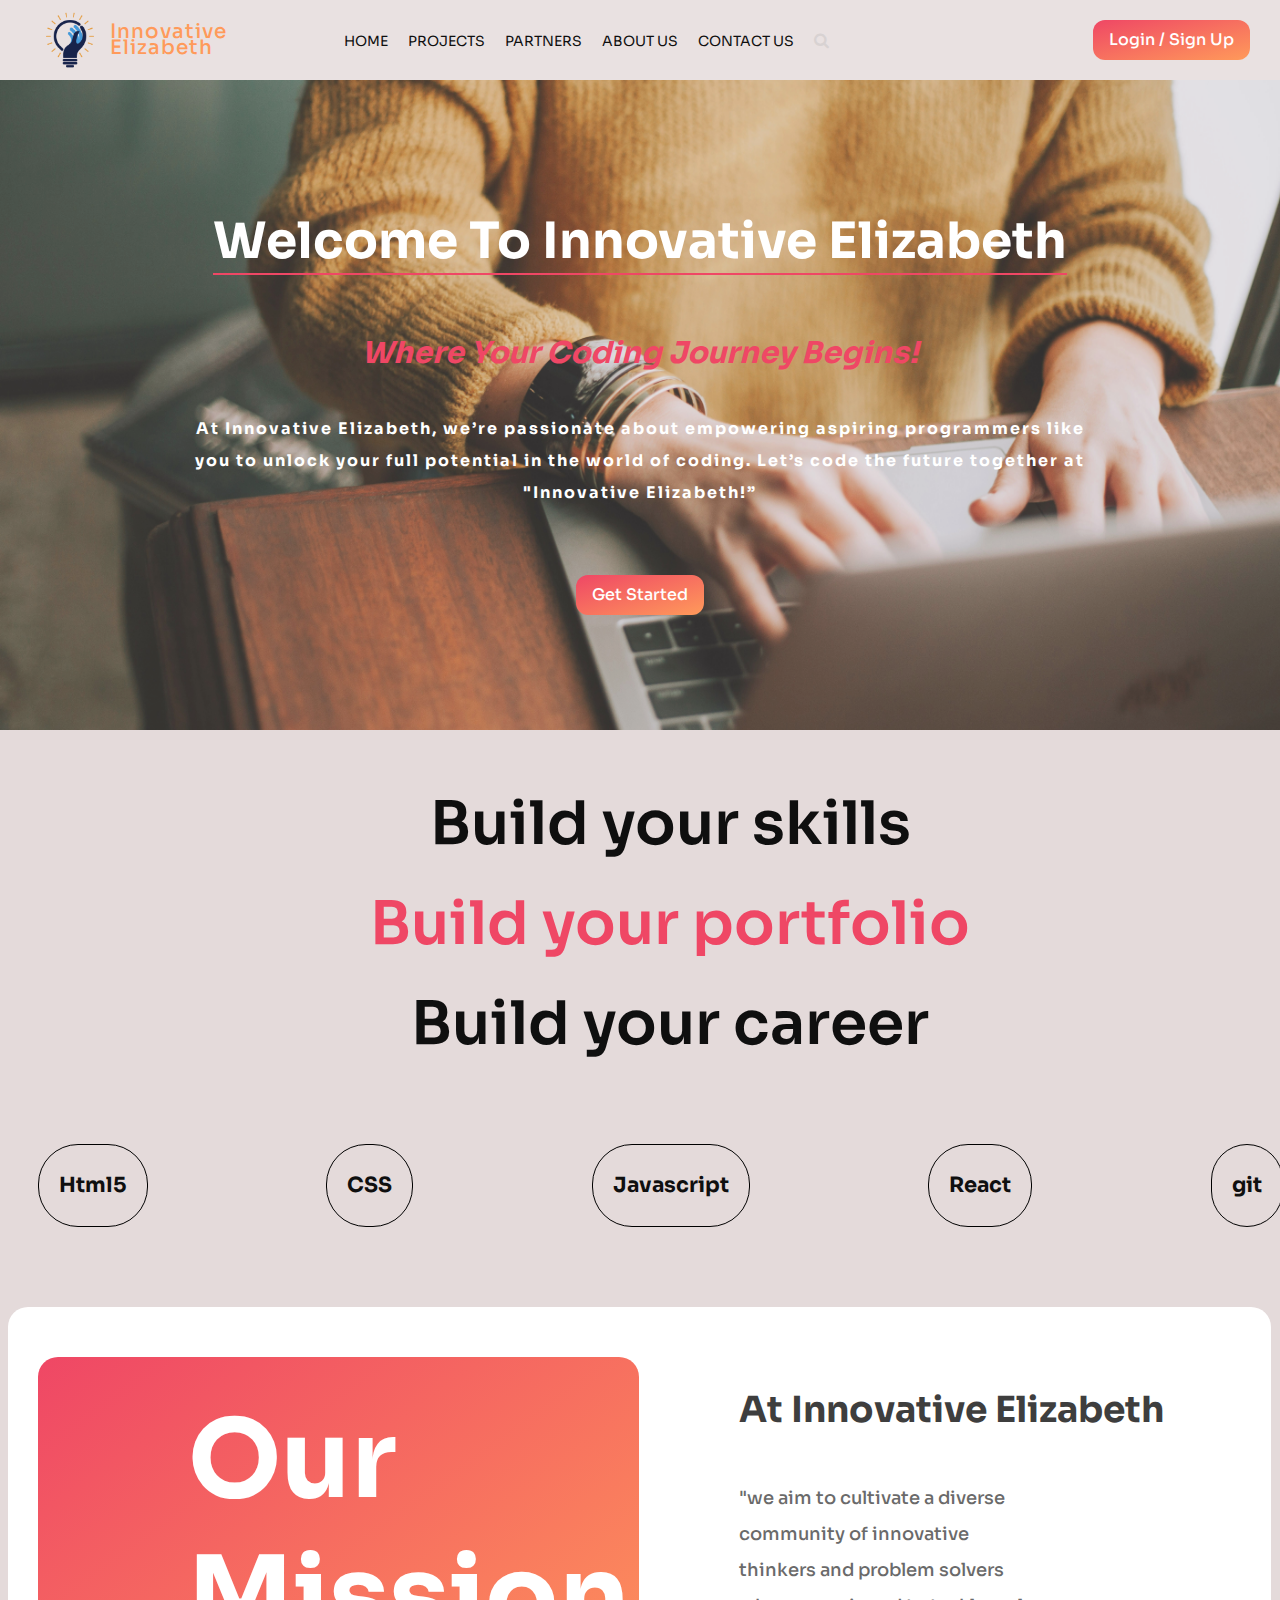
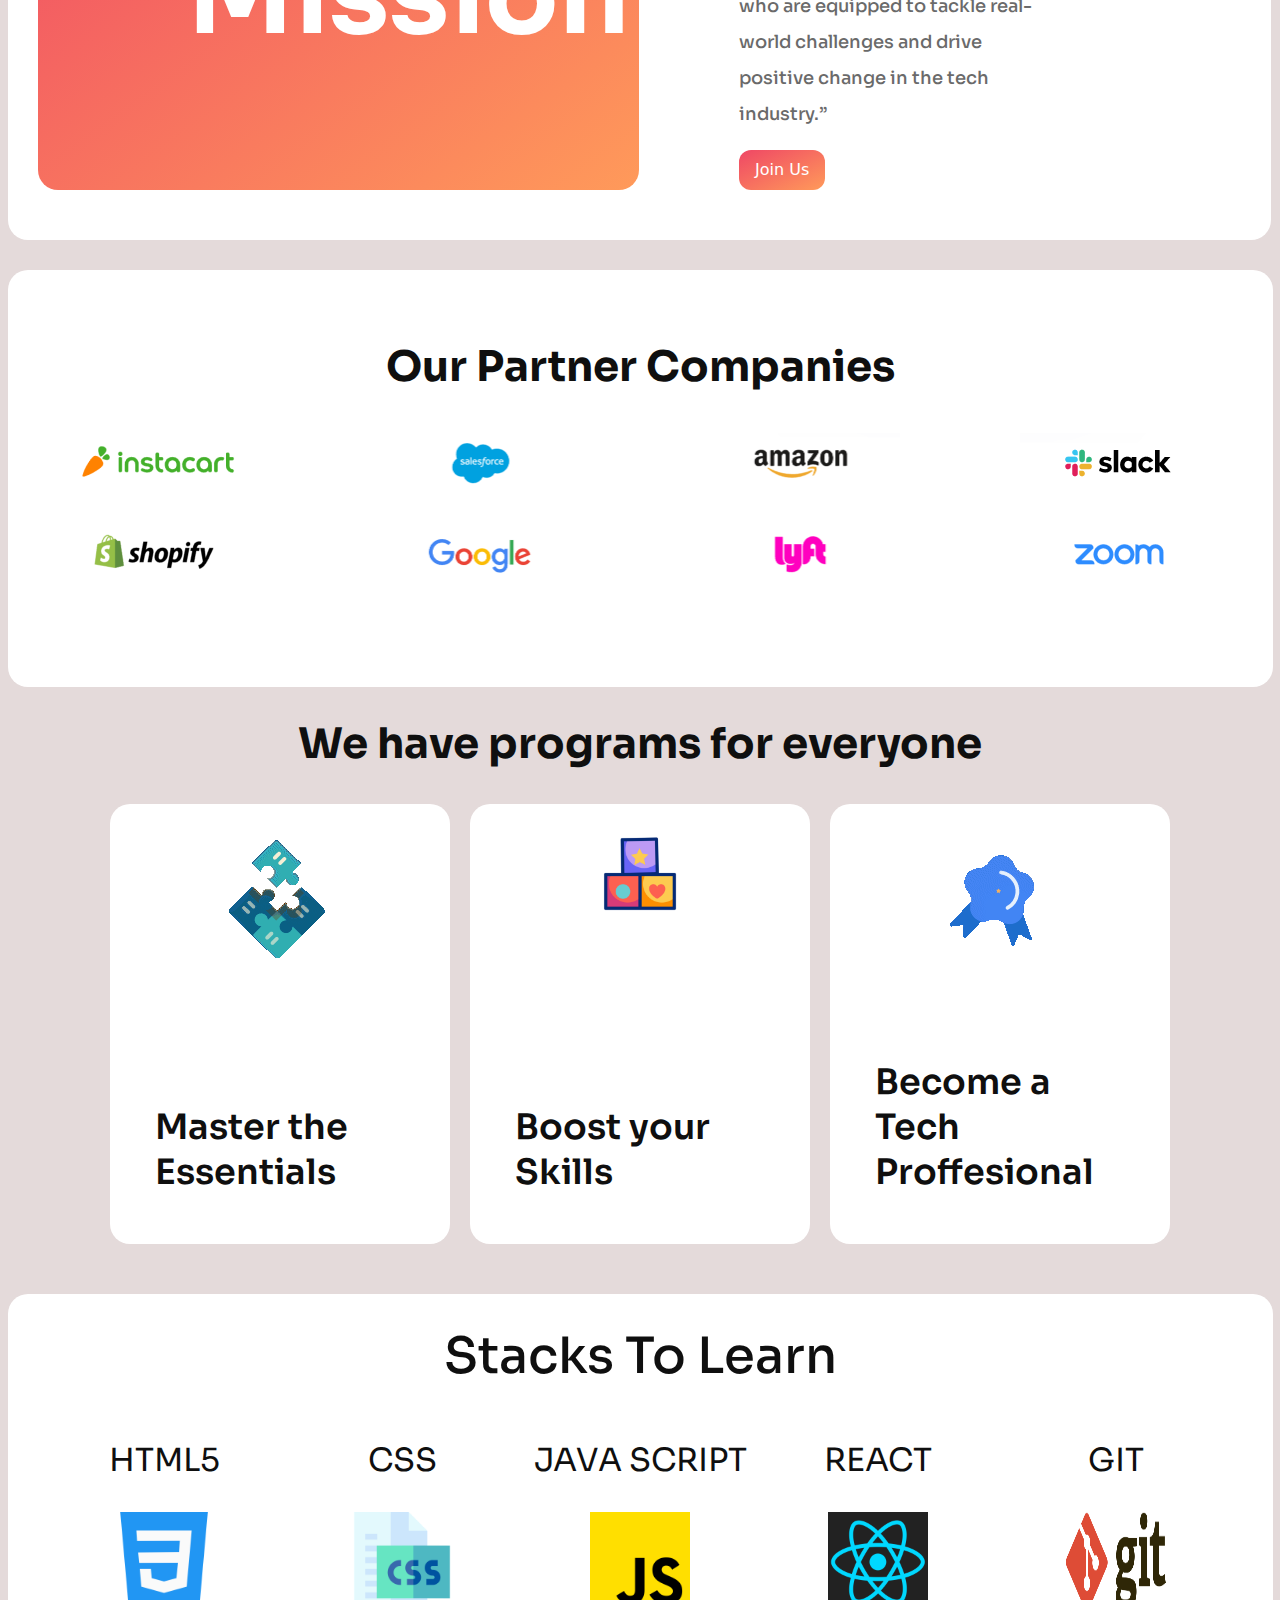
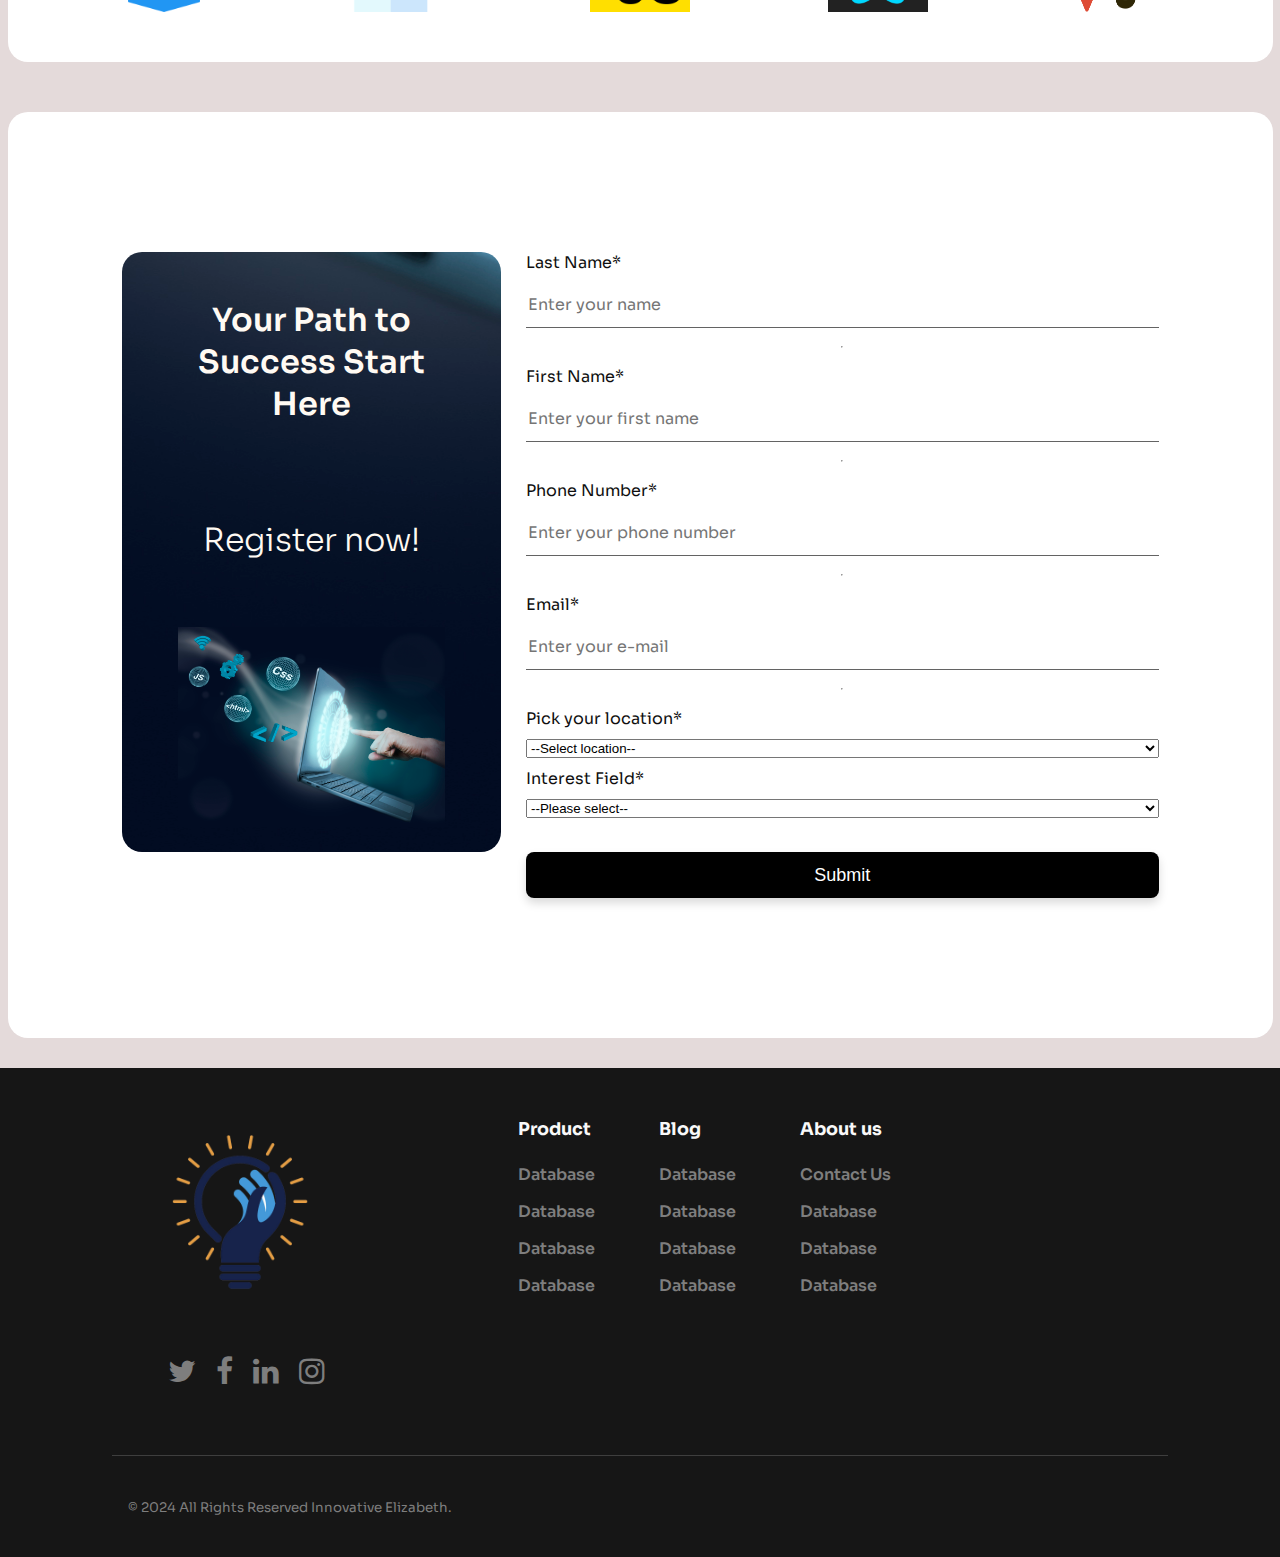
==== commit 10f27743: "Added the about section" ====
--- a/index.html
+++ b/index.html
@@ -134,16 +134,16 @@
                 <div class="colm-right">
                     <form action="#">
                         <label for="Last Name">Last Name*</label>
-                        <input type="text" placeholder="Enter your name" required>
+                        <input type="text" placeholder="Enter your name" required id="Last Name">
                         <hr>
                         <label for="First Name">First Name*</label>
-                        <input type="text" placeholder="Enter your first name" required>
+                        <input type="text" placeholder="Enter your first name" required id="First Name">
                         <hr>
                         <label for="Phone Number">Phone Number*</label>
-                        <input type="number" placeholder="Enter your phone number" required>
+                        <input type="number" placeholder="Enter your phone number" required id="Phone Number">
                         <hr>
                         <label for="Email">Email*</label>
-                        <input type="email" placeholder="Enter your e-mail" required>
+                        <input type="email" placeholder="Enter your e-mail" required id="Email">
                         <hr>
                         <label for="location">Pick your location*</label>
                         <select name="location" id="location" required>
@@ -167,18 +167,89 @@
     </main>
 
     <!-- Fotter Section -->
-    <footer id="main-footer">
-       <div class="footer-container">
-           <h2 style="color: black;">Contact Us</h2>
-           <p><i class="fa fa-envelope" style="font-size:16px; color: black;"></i> innoliz@yahoo.com</p>
-           <p><i class="fa fa-phone" style="font-size:16px; color: black;"></i> +234-2223-3333</p>
-           <div class="footer-links">
-                <a href=""><i class="fa fa-twitter" style="font-size:36px; color: white;"></i></a>
-                <a href=""><i class="fa fa-facebook" style="font-size:36px; color: white;"></i></a>
-                <a href="https://www.linkedin.com/company/innoliz-tech-hub/"><i class="fa fa-linkedin" style="font-size:36px; color: white;"></i></a>
-                <a href=""><i class="fa fa-instagram" style="font-size:36px; color: white;"></i></a>
-            </div>
-            <p style="color: black;">© 2024 All Rights Reserved</p>
+    <footer>
+       <div class="footer-wrapper">
+           <div class="footer-columns">
+                <div class="footer-logo-column">
+                    <a href="/index.html" title="go to innoliz homepage">
+                        <img src="/assets/Innologo.png" alt="Innologo" class="footer-logo">
+                    </a>
+                    <div class="social-links">
+                        <ul>
+                            <li>
+                                <a href=""><i class="fa fa-twitter"></i></a>
+                            </li>
+                            <li>
+                                <a href=""><i class="fa fa-facebook"></i></a>
+                            </li>
+                            <li>
+                                <a href="https://www.linkedin.com/company/innoliz-tech-hub/"><i class="fa fa-linkedin"></i></a>
+                            </li>
+                            <li>
+                                <a href=""><i class="fa fa-instagram"></i></a>
+                            </li>
+                        </ul>
+                    </div>
+                </div>
+                <div class="link-columns">
+                    <section>
+                        <h3>Product</h3>
+                        <ul>
+                            <li>
+                                <a href="#">Database</a>
+                            </li>
+                            <li>
+                                <a href="#">Database</a>
+                            </li>
+                            <li>
+                                <a href="#">Database</a>
+                            </li>
+                            <li>
+                                <a href="#">Database</a>
+                            </li>
+                        </ul>
+                    </section>
+                    <section>
+                        <h3>Blog</h3>
+                        <ul>
+                            <li>
+                                <a href="#">Database</a>
+                            </li>
+                            <li>
+                                <a href="#">Database</a>
+                            </li>
+                            <li>
+                                <a href="#">Database</a>
+                            </li>
+                            <li>
+                                <a href="#">Database</a>
+                            </li>
+                        </ul>
+                    </section>
+                    <section>
+                        <h3>About us</h3>
+                        <ul>
+                            <li>
+                                <a href="#">Contact Us</a>
+                            </li>
+                            <li>
+                                <a href="#">Database</a>
+                            </li>
+                            <li>
+                                <a href="#">Database</a>
+                            </li>
+                            <li>
+                                <a href="#">Database</a>
+                            </li>
+                        </ul>
+                    </section>
+                </div>
+           </div>
+       </div>
+       <div class="footer-bottom">
+        <div class="footer-bottom-wrapper">
+            <small>© 2024 All Rights Reserved Innovative Elizabeth.</small>
+        </div>
        </div>
     </footer>
 </div>
--- a/style.css
+++ b/style.css
@@ -264,8 +264,6 @@
     justify-content: center;
     align-items: center;
     border-radius: 20px;
-    
-    
 }
 
 .two-column .col-left h2 {
@@ -457,6 +455,7 @@
     padding: 20px;
 }
 
+/* register section */
 .container-register {
     width: 100%;
     background:#FFFFFF;
@@ -556,30 +555,144 @@
 }
 
 /* Footer Section */
-#main-footer {
-    background: #1f1e1e;
-    opacity: 0.8;
-    color: #fff;
-    width: 100%;
-    height: 100%;
-    padding: 10px;
-    box-sizing: border-box;
-}
-
-#main-footer .footer-container {
-    margin:0 auto;
-    width: 90%;
-    display: flex;
-    flex-direction: column;
-    justify-content: center;
-    align-items: center;   
-}
-
-.footer-container .footer-links {
-    width: 30%;
+footer {
+    background-color: #161616;
+    width: 100%;
+    /* padding-top: 1rem; */
+    display: flex;
+    flex-direction: column;
+}
+
+.footer-wrapper {
+    display: flex;
+    flex-direction: column;
+    max-width: 64rem;
+    width: 100%;
+    margin: 0 auto;
+    padding: 1rem;
+}
+
+.footer-columns {
     display: flex;
     flex-direction: row;
     justify-content: space-between;
-    align-items: center;
-    padding: 20px;
-}
+    gap: 4rem;
+    flex-wrap: wrap;
+    padding-top: 1rem;
+}
+
+.footer-logo-column {
+    padding-right: 10%;
+}
+
+.footer-logo {
+    margin-bottom: 1.5rem;
+    width: 14rem;
+}
+
+.social-links {
+    display: flex;
+    gap: 0.5rem;
+    align-items: center;
+    margin-bottom: 2rem;
+}
+
+.social-links ul {
+    list-style-type: none;
+    display: flex;
+    gap: 20px;
+    align-items: center;
+    margin: 0;
+}
+
+
+.social-links a {
+    color: #7e7e7e;
+    text-decoration: none;
+    font-size: 30px;
+}
+
+.social-links svg {
+    width: 2.5rem;
+    height: 2.5rem;
+    stroke: #7e7e7e;
+    transition: all 0.2s ease-in-out;
+}
+
+.social-links svg:hover {
+    stroke: #f9f9f9;
+}
+
+/* column with links */
+.link-columns {
+    display: flex;
+    flex-wrap: wrap;
+    gap: 4rem;
+    flex-grow: 1;
+}
+
+.link-columns>div {
+    flex-grow: 1;
+    display: flex;
+    gap: 2rem;
+}
+
+.link-columns>div>section {
+    min-width: 8rem;
+    width: 50%;
+}
+
+.link-columns ul {
+    display: flex;
+    gap: 1rem;
+    list-style-type: none;
+    padding: 0;
+    margin: 0;
+    flex-direction: column;
+    font-weight: 600;
+}
+
+.link-columns ul a {
+    color: #7e7e7e;
+    text-decoration: none;
+    transition: all 0.2s ease-in-out;
+}
+
+.link-columns ul a:hover {
+    color: #f9f9f9;
+}
+
+.link-columns h3 {
+    color: #f9f9f9;
+    margin-bottom: 1.5rem;
+    font-size: 1.1rem;
+}
+
+/* footer bottom */
+.footer-bottom {
+    margin-top: 1rem;
+    width: 100%;
+    color: #7e7e7e;
+}
+
+.footer-bottom-wrapper {
+    max-width: 64rem;
+    margin: 0 auto;
+    width: 100%;
+    padding: 2.5rem 1rem;
+    border-top: 1px solid #3e3e3e;
+}
+
+.footer-bottom>small {
+    font-size: 1rem;
+    display: inline;
+    white-space: nowrap;
+    width: 100%;
+}
+
+@media only screen and (min-width: 600px) {
+    .link-columns>div>section {
+        min-width: auto;
+    }
+    
+}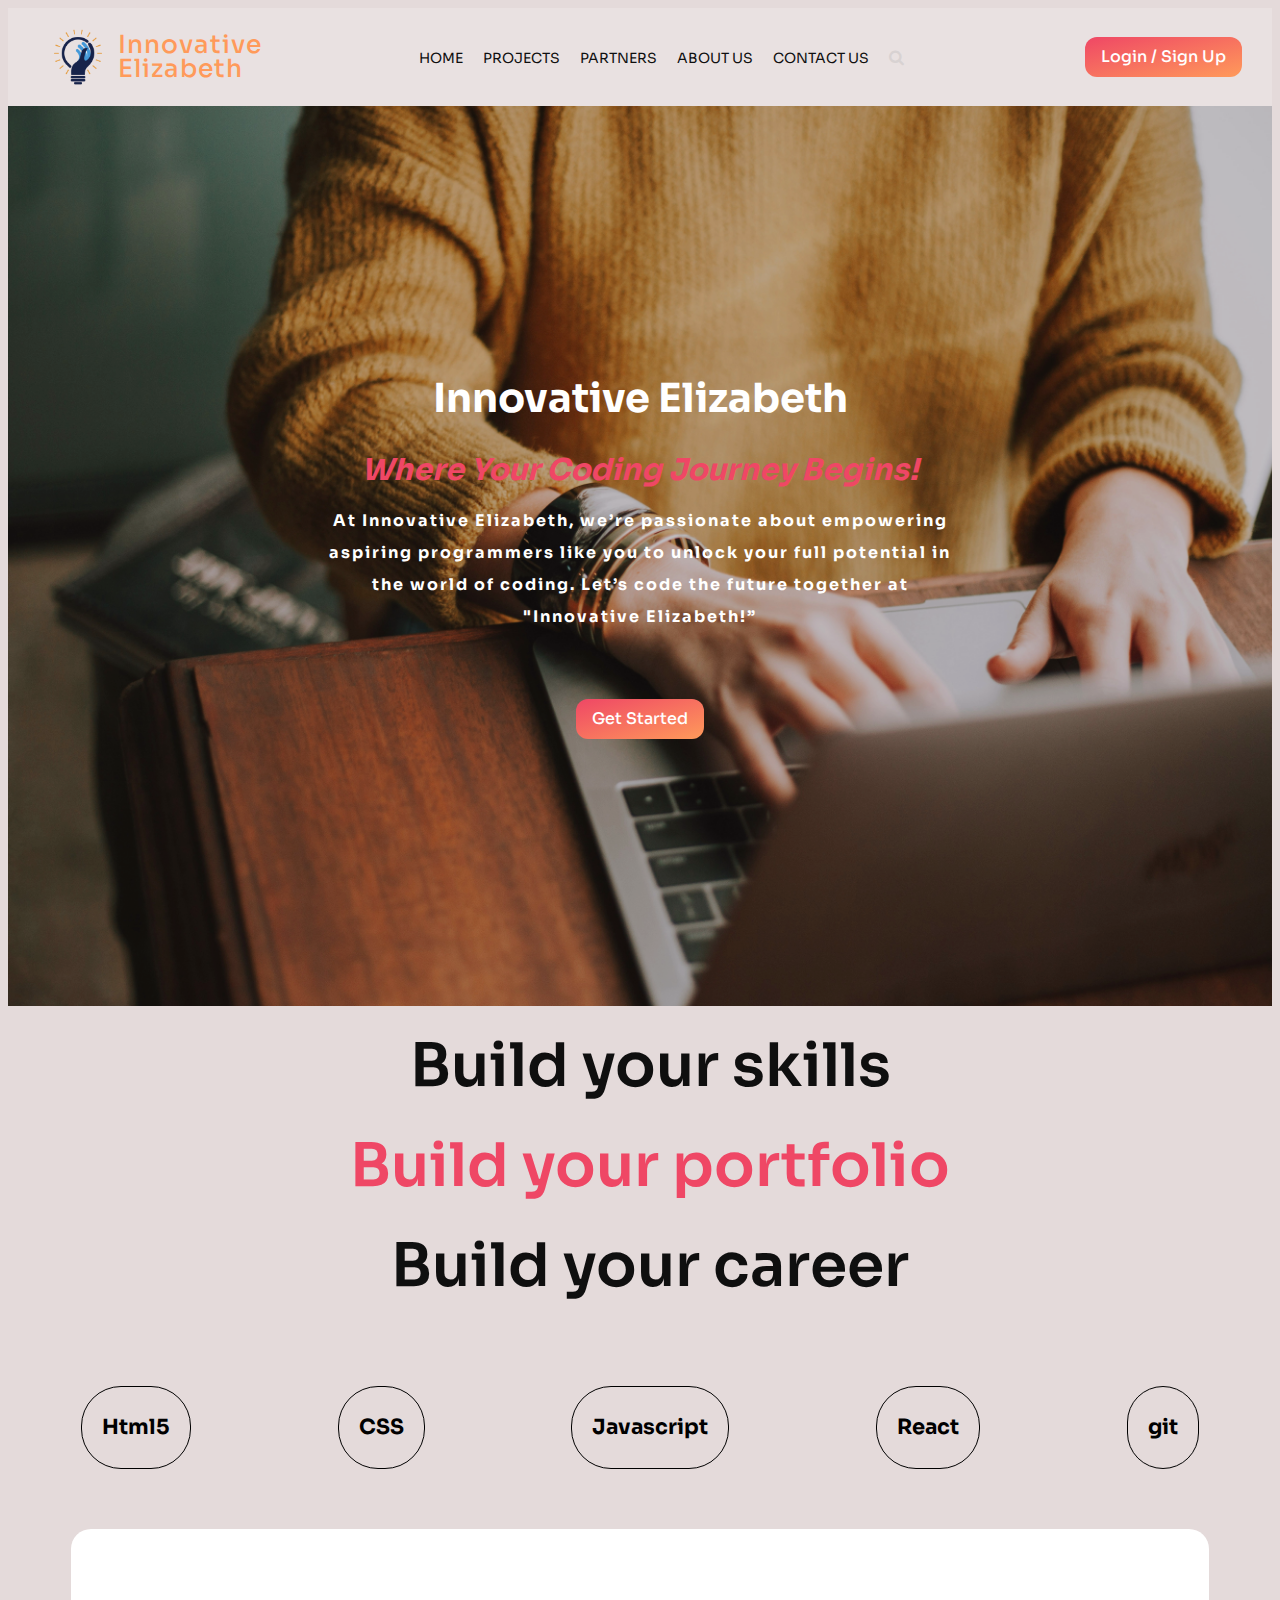
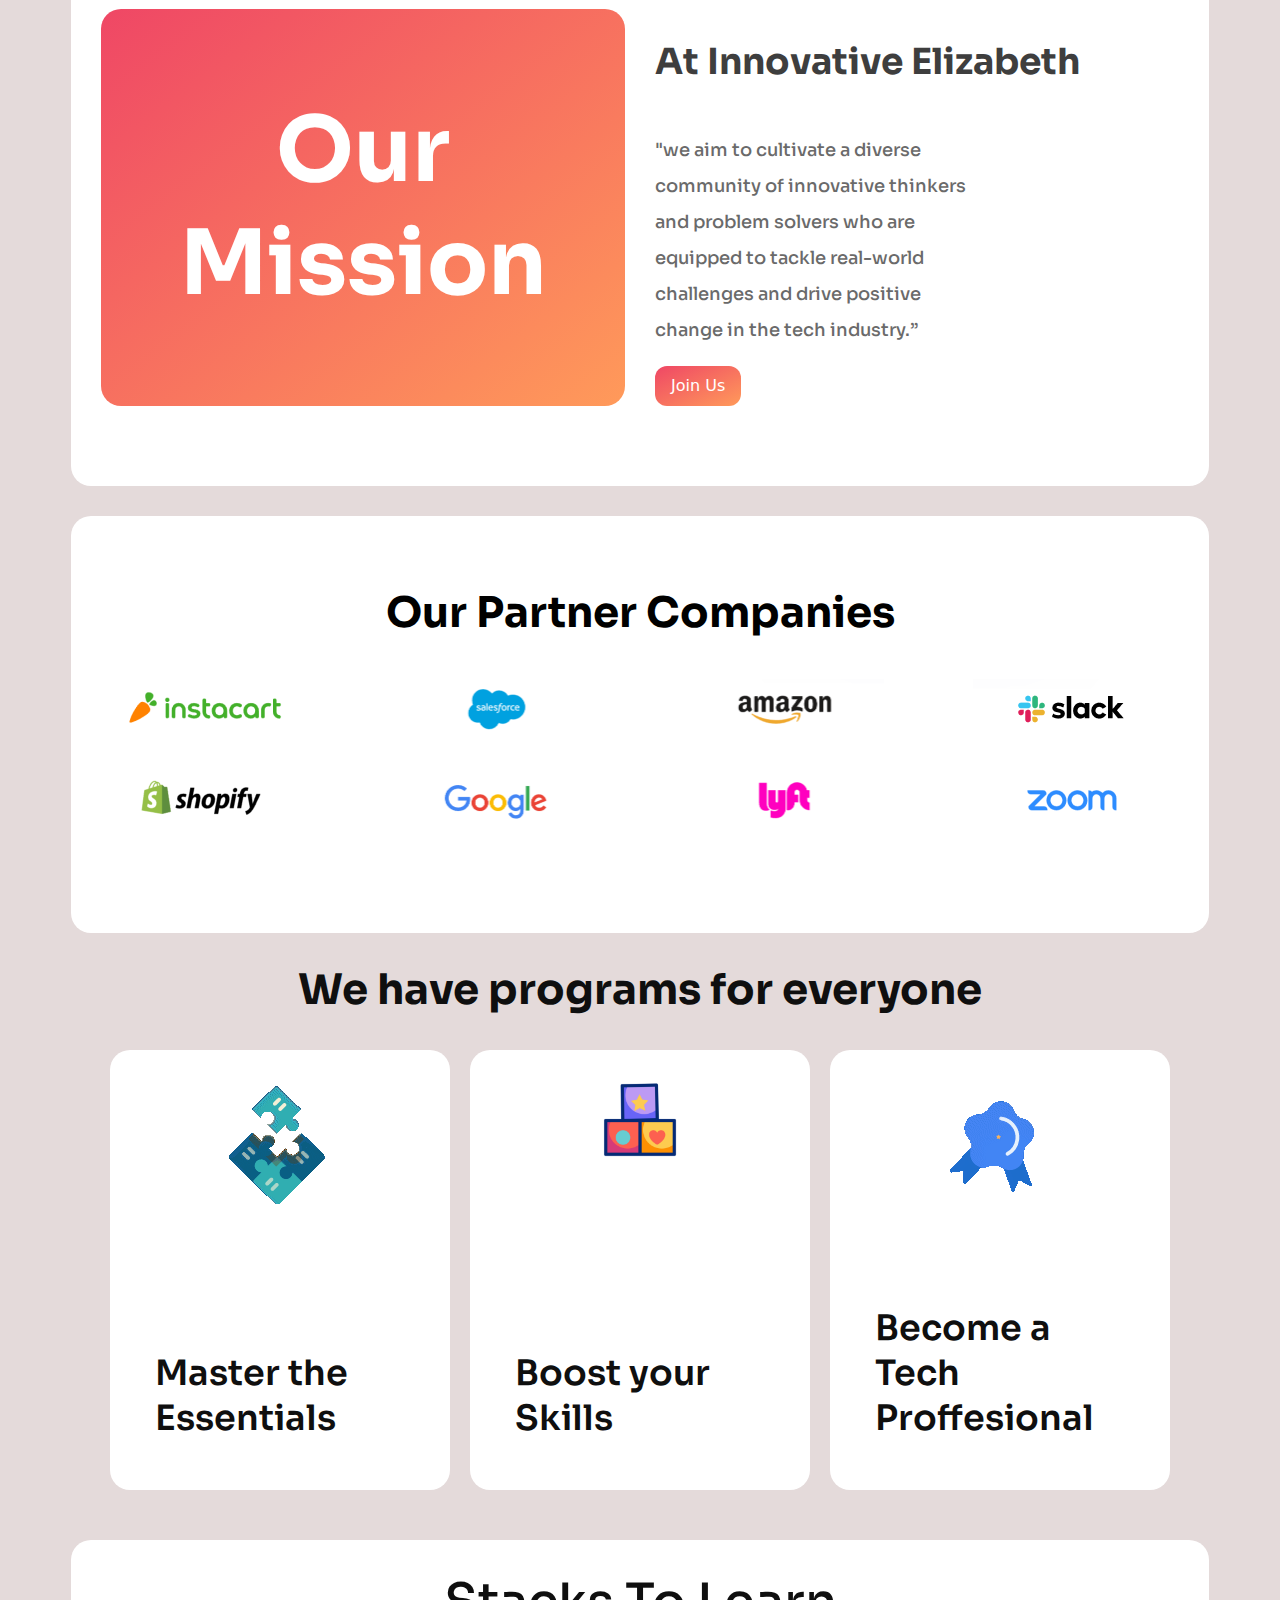
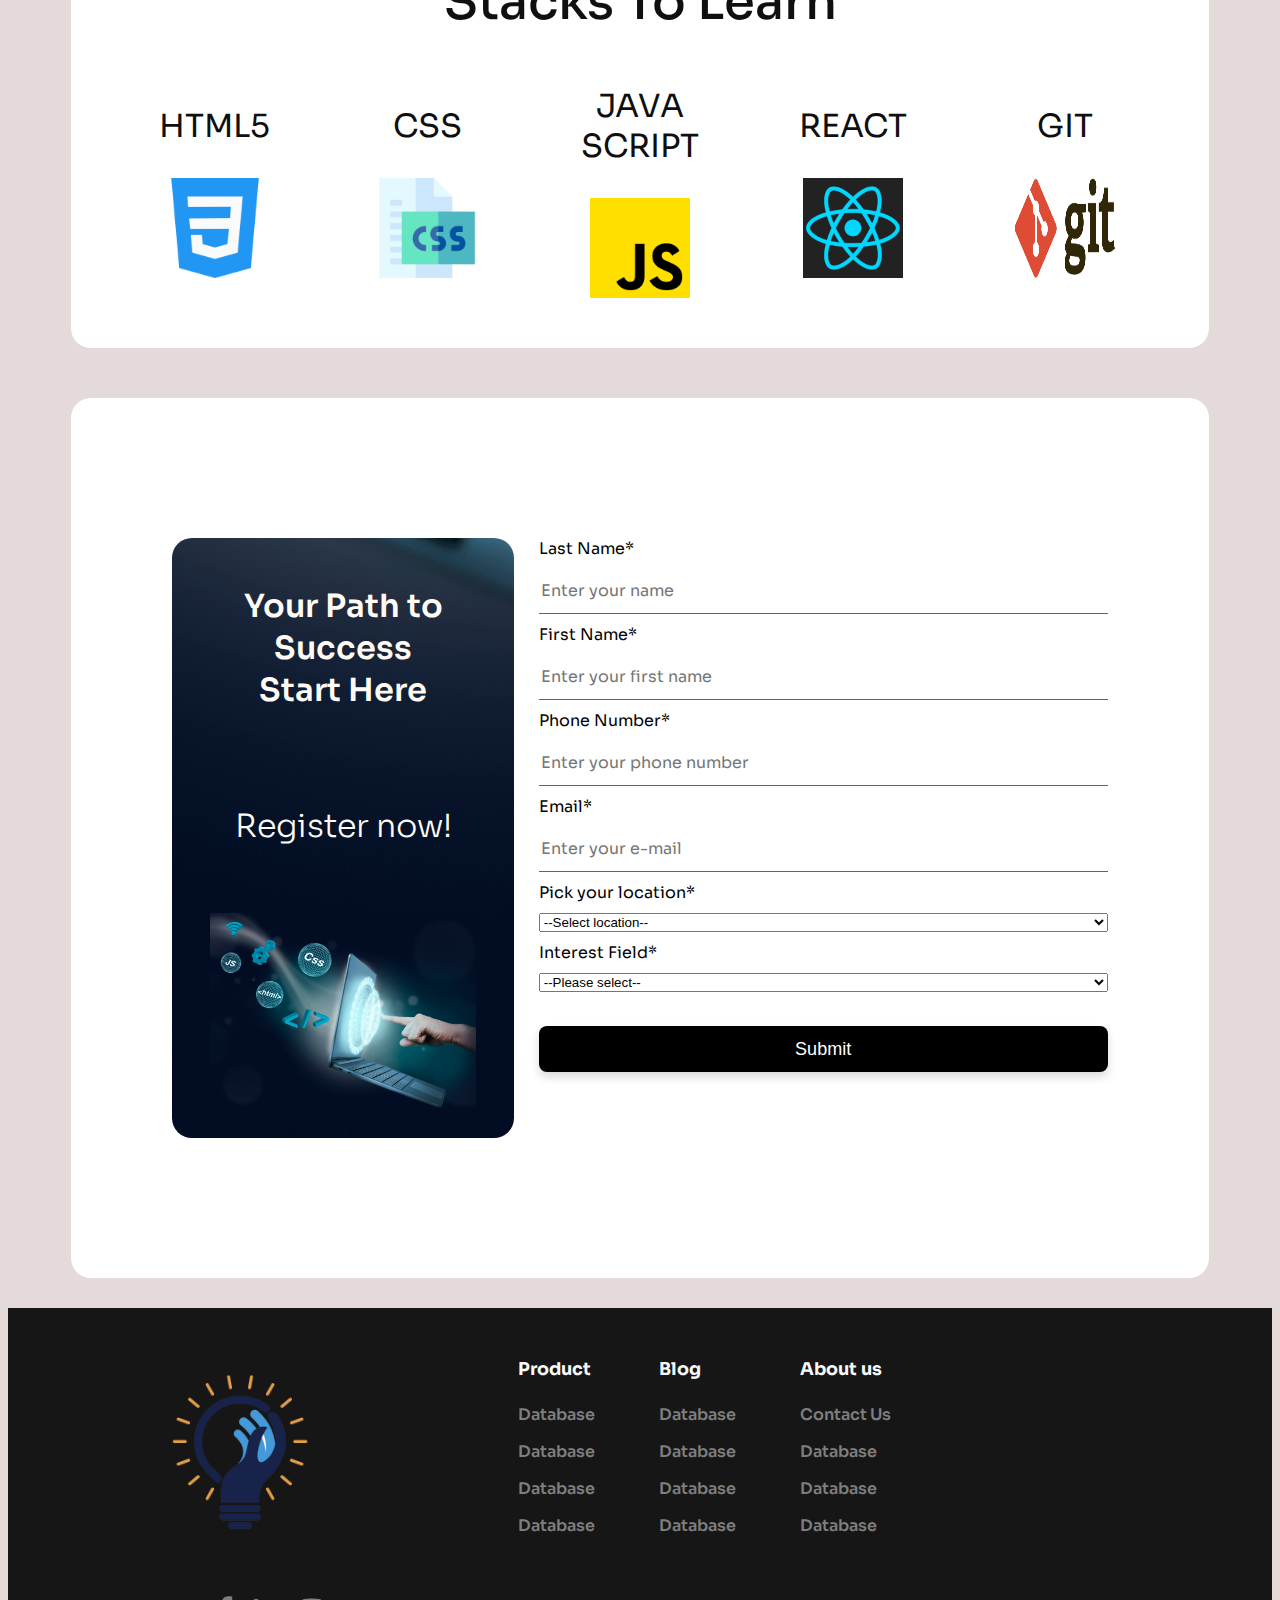
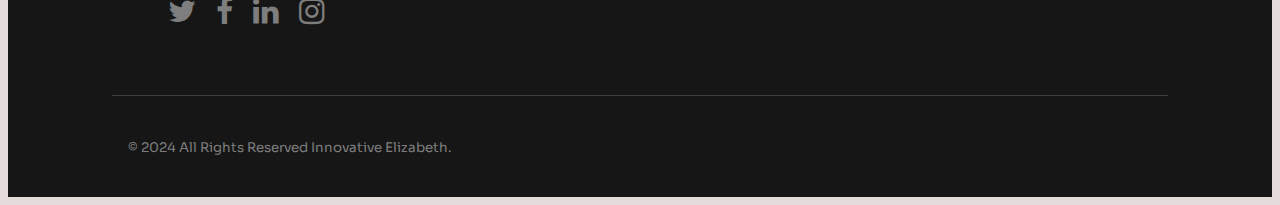
==== commit 75b129b4: "Making it responsive" ====
--- a/index.html
+++ b/index.html
@@ -1,257 +1,314 @@
 <!DOCTYPE html>
 <html lang="en">
-<head>
-    <meta charset="UTF-8">
-    <meta name="viewport" content="width=device-width, initial-scale=1.0">
-    <link rel="preconnect" href="https://fonts.googleapis.com">
-    <link rel="preconnect" href="https://fonts.gstatic.com" crossorigin>
-    <link href="https://fonts.googleapis.com/css2?family=Anek+Telugu:wght@300;400;500;600;700&Cormorant+Garamond:wght@300;700&family=Roboto:wght@300;400;700&family=Playfair+Display:wght@400;500&family=Sora:wght@400;500;600&display=swap" rel="stylesheet">
-    <link rel="stylesheet" href="https://cdnjs.cloudflare.com/ajax/libs/font-awesome/4.7.0/css/font-awesome.min.css">
-    <link rel="shortcut icon" type="image/x-icon" href="/favicon.ico">
-    <link rel="stylesheet" href="style.css">
+  <head>
+    <meta charset="UTF-8" />
+    <meta name="viewport" content="width=device-width, initial-scale=1.0" />
+    <link rel="preconnect" href="https://fonts.googleapis.com" />
+    <link rel="preconnect" href="https://fonts.gstatic.com" crossorigin />
+    <link
+      href="https://fonts.googleapis.com/css2?family=Anek+Telugu:wght@300;400;500;600;700&Cormorant+Garamond:wght@300;700&family=Roboto:wght@300;400;700&family=Playfair+Display:wght@400;500&family=Sora:wght@400;500;600&display=swap"
+      rel="stylesheet"
+    />
+    <link
+      rel="stylesheet"
+      href="https://cdnjs.cloudflare.com/ajax/libs/font-awesome/4.7.0/css/font-awesome.min.css"
+    />
+    <link rel="shortcut icon" type="image/x-icon" href="/favicon.ico" />
+    <link rel="stylesheet" href="style.css" />
     <title>Innovative Elizabeth</title>
-</head>
-<body>
-    <!-- <div class="container"> -->
+  </head>
+  <body>
     <!-- Navbar SECTION -->
     <nav class="navbar">
-        <div class="logo">
-            <img src="assets/Innologo.png" alt="">
-            <p>Innovative Elizabeth</p>
-        </div>
-        <ul class="menu">
-            <li><a href="#">Home</a></li>
-            <li><a href="/project.html">Projects</a></li>
-            <li><a href="#partners">Partners</a></li>
-            <li><a href="/about.html">About Us</a></li>
-            <li><a href="#main-footer">Contact Us</a></li>
-            <li><i class="fa fa-search" style="color: rgb(216, 210, 210);"></i></li>
-        </ul>
-        <div class="btn">
-            <a href="/login.html"><button>Login / Sign Up</button></a>
-        </div>
+      <div class="logo">
+        <img src="assets/Innologo.png" alt="" />
+        <p>Innovative Elizabeth</p>
+      </div>
+      <ul class="menu">
+        <li><a href="#">Home</a></li>
+        <li><a href="/project.html">Projects</a></li>
+        <li><a href="#partners">Partners</a></li>
+        <li><a href="/about.html">About Us</a></li>
+        <li><a href="#main-footer">Contact Us</a></li>
+        <li>
+          <i class="fa fa-search" style="color: rgb(216, 210, 210)"></i>
+        </li>
+      </ul>
+      <div class="btn">
+        <a href="/login.html"><button>Login / Sign Up</button></a>
+      </div>
     </nav>
 
     <!-- Hero Section -->
     <div id="showcase">
-        <div class="container">
-            <div class="welcome-message">
-                <h1>Welcome To Innovative Elizabeth</h1>
-                <h2>Where Your Coding Journey Begins!
-                </h2>
-                <p>At Innovative Elizabeth, we’re passionate about empowering aspiring programmers like you to unlock your full potential in the world of coding. Let’s code the future together at "Innovative Elizabeth!”</p>
-                <a href="#register"><button>Get Started</button></a>
-            </div>
-        </div>
+      <div class="welcome-message">
+        <h1>Innovative Elizabeth</h1>
+        <h2>Where Your Coding Journey Begins!</h2>
+        <p>
+          At Innovative Elizabeth, we’re passionate about empowering aspiring
+          programmers like you to unlock your full potential in the world of
+          coding. Let’s code the future together at "Innovative Elizabeth!”
+        </p>
+        <a href="#register"><button>Get Started</button></a>
+      </div>
     </div>
     <!-- main section -->
-    <main>
+    <div class="container">
+      <main>
         <div class="container2">
-            <div class="element-container">
-                <div class="element"><h2>Build your skills</h2></div>
-                <div class="element"><h2 style="color: #EF4765">Build your portfolio</h2></div>
-                <div class="element"><h2>Build your career</h2></div>
-            </div>
-            <div class="stacks-container">
-                <div class="stack"><h2>Html5</h2></div>
-                <div class="stack"><h2>CSS</h2></div>
-                <div class="stack"><h2>Javascript</h2></div>
-                <div class="stack"><h2>React</h2></div>
-                <div class="stack"><h2>git</h2></div>
-            </div>
-        </div>
-        <div class="section-container two-column">
+          <div class="element-container">
+            <div class="element"><h2>Build your skills</h2></div>
+            <div class="element">
+              <h2 style="color: #ef4765">Build your portfolio</h2>
+            </div>
+            <div class="element"><h2>Build your career</h2></div>
+          </div>
+          <div class="stacks-container">
+            <div class="stack"><h2>Html5</h2></div>
+            <div class="stack"><h2>CSS</h2></div>
+            <div class="stack"><h2>Javascript</h2></div>
+            <div class="stack"><h2>React</h2></div>
+            <div class="stack"><h2>git</h2></div>
+          </div>
+        </div>
+        <div class="section-container">
+          <div class="two-column">
             <div class="col-left">
-                <h2>Our Mission</h2>
+              <h2>Our Mission</h2>
             </div>
             <div class="col-right">
-                <h2>At Innovative Elizabeth</h2>
-                <p>"we aim to cultivate a diverse community of innovative thinkers and problem solvers who are equipped to tackle real-world challenges and drive positive change in the tech industry.”</p>
-                <a href="#register"><button>Join Us</button></a>
-            </div>
+              <h2>At Innovative Elizabeth</h2>
+              <p>
+                "we aim to cultivate a diverse community of innovative thinkers
+                and problem solvers who are equipped to tackle real-world
+                challenges and drive positive change in the tech industry.”
+              </p>
+              <a href="#register"><button>Join Us</button></a>
+            </div>
+          </div>
         </div>
         <div class="partners-container" id="partners">
-            <h2>Our Partner Companies</h2>
-            <div class="partners-grid">
-                <img src="assets/instacart.png" alt="instacart">
-                <img src="assets/salesforce.png" alt="salesforce">
-                <img src="assets/amazon.png" alt="amazon">
-                <img src="assets/slack.png" alt="slack">
-                <img src="assets/shopify.png" alt="shopify">
-                <img src="assets/google.png" alt="google">
-                <img src="assets/lyft.png" alt="lyft">
-                <img src="assets/zoom.png" alt="zoom">
-            </div>
+          <h2>Our Partner Companies</h2>
+          <div class="partners-grid">
+            <img src="assets/instacart.png" alt="instacart" />
+            <img src="assets/salesforce.png" alt="salesforce" />
+            <img src="assets/amazon.png" alt="amazon" />
+            <img src="assets/slack.png" alt="slack" />
+            <img src="assets/shopify.png" alt="shopify" />
+            <img src="assets/google.png" alt="google" />
+            <img src="assets/lyft.png" alt="lyft" />
+            <img src="assets/zoom.png" alt="zoom" />
+          </div>
         </div>
         <!-- progrmas section -->
         <div class="programs-heading">
-            <h2>We have programs for everyone</h2>
+          <h2>We have programs for everyone</h2>
         </div>
         <div class="programs-container">
-            <div class="programs">
-                <img src="assets/animation1.gif" alt="">
-                <h2>Master the Essentials</h2></div>
-            <div class="programs">
-                <img src="assets/animation2.gif" style="width: 100px; height: 100px;" alt="">
-                <h2>Boost your Skills</h2></div>
-            <div class="programs">
-                <img src="assets/animation3.gif" alt="">
-                <h2>Become a Tech Proffesional</h2></div>
+          <div class="programs">
+            <img src="assets/animation1.gif" alt="" />
+            <h2>Master the Essentials</h2>
+          </div>
+          <div class="programs">
+            <img
+              src="assets/animation2.gif"
+              style="width: 100px; height: 100px"
+              alt=""
+            />
+            <h2>Boost your Skills</h2>
+          </div>
+          <div class="programs">
+            <img src="assets/animation3.gif" alt="" />
+            <h2>Become a Tech Proffesional</h2>
+          </div>
         </div>
         <div class="service-section">
-            <h2>Stacks To Learn</h2>
-            <div class="container-icon">
-                <div class="icon-container">
-                    <p>HTML5</p>
-                    <img src="assets/Html_img.png" alt="">
-                </div>
-                <div class="icon-container">
-                    <p>CSS</p>
-                    <img src="assets/Css_img.png" alt="">
-                </div>
-                <div class="icon-container">
-                    <p>JAVA SCRIPT</p>
-                    <img src="assets/js_img.png" alt="">
-                </div>
-                <div class="icon-container">
-                    <p>REACT</p>
-                    <img src="assets/react_img.png" alt="">
-                </div>
-                <div class="icon-container">
-                    <p>GIT</p>
-                    <img src="assets/git_img.png" alt="">
-                </div>
-            </div>
+          <h2>Stacks To Learn</h2>
+          <div class="container-icon">
+            <div class="icon-container">
+              <p>HTML5</p>
+              <img src="assets/Html_img.png" alt="" />
+            </div>
+            <div class="icon-container">
+              <p>CSS</p>
+              <img src="assets/Css_img.png" alt="" />
+            </div>
+            <div class="icon-container">
+              <p>JAVA SCRIPT</p>
+              <img src="assets/js_img.png" alt="" />
+            </div>
+            <div class="icon-container">
+              <p>REACT</p>
+              <img src="assets/react_img.png" alt="" />
+            </div>
+            <div class="icon-container">
+              <p>GIT</p>
+              <img src="assets/git_img.png" alt="" />
+            </div>
+          </div>
         </div>
         <!-- Register section -->
         <div class="container-register" id="register">
-            <div class="register-column">
-                <div class="colm-left">
-                    <h2>Your Path to Success Start Here</h2>
-                    <p>Register now!</p>
-                    <div><img src="assets/programming-background-collage.jpg" alt="img" style="height: 200px; width: 100%;"></div>
-                </div>
-                <div class="colm-right">
-                    <form action="#">
-                        <label for="Last Name">Last Name*</label>
-                        <input type="text" placeholder="Enter your name" required id="Last Name">
-                        <hr>
-                        <label for="First Name">First Name*</label>
-                        <input type="text" placeholder="Enter your first name" required id="First Name">
-                        <hr>
-                        <label for="Phone Number">Phone Number*</label>
-                        <input type="number" placeholder="Enter your phone number" required id="Phone Number">
-                        <hr>
-                        <label for="Email">Email*</label>
-                        <input type="email" placeholder="Enter your e-mail" required id="Email">
-                        <hr>
-                        <label for="location">Pick your location*</label>
-                        <select name="location" id="location" required>
-                            <option value="">--Select location--<option>
-                            <option value="online">Online</option>
-                            <option value="onsite">Onsite</option>
-                        </select>
-                        <label for="field">Interest Field*</label>
-                        <select name="field" id="field" required>
-                            <option value="">--Please select--</option>
-                            <option value="">Web development</option>
-                            <option value="">Software development</option>
-                            <option value="">Data analyst</option>
-                            <option value="">UX/UI design</option>
-                        </select>
-                        <button>Submit</button>
-                    </form>
-                </div>
-            </div>
-        </div>
-    </main>
+          <div class="register-column">
+            <div class="colm-left">
+              <h2>Your Path to Success Start Here</h2>
+              <p>Register now!</p>
+              <div>
+                <img
+                  src="assets/programming-background-collage.jpg"
+                  alt="img"
+                  style="height: 200px; width: 100%"
+                />
+              </div>
+            </div>
+            <div class="colm-right">
+              <form action="#">
+                <label for="Last Name">Last Name*</label>
+                <input
+                  type="text"
+                  placeholder="Enter your name"
+                  required
+                  id="Last Name"
+                />
+
+                <label for="First Name">First Name*</label>
+                <input
+                  type="text"
+                  placeholder="Enter your first name"
+                  required
+                  id="First Name"
+                />
+
+                <label for="Phone Number">Phone Number*</label>
+                <input
+                  type="number"
+                  placeholder="Enter your phone number"
+                  required
+                  id="Phone Number"
+                />
+
+                <label for="Email">Email*</label>
+                <input
+                  type="email"
+                  placeholder="Enter your e-mail"
+                  required
+                  id="Email"
+                />
+
+                <label for="location">Pick your location*</label>
+                <select name="location" id="location" required>
+                  <option value="">--Select location--</option>
+                  <option></option>
+                  <option value="online">Online</option>
+                  <option value="onsite">Onsite</option>
+                </select>
+                <label for="field">Interest Field*</label>
+                <select name="field" id="field" required>
+                  <option value="">--Please select--</option>
+                  <option value="">Web development</option>
+                  <option value="">Software development</option>
+                  <option value="">Data analyst</option>
+                  <option value="">UX/UI design</option>
+                </select>
+                <button>Submit</button>
+              </form>
+            </div>
+          </div>
+        </div>
+      </main>
+    </div>
 
     <!-- Fotter Section -->
-    <footer>
-       <div class="footer-wrapper">
-           <div class="footer-columns">
-                <div class="footer-logo-column">
-                    <a href="/index.html" title="go to innoliz homepage">
-                        <img src="/assets/Innologo.png" alt="Innologo" class="footer-logo">
-                    </a>
-                    <div class="social-links">
-                        <ul>
-                            <li>
-                                <a href=""><i class="fa fa-twitter"></i></a>
-                            </li>
-                            <li>
-                                <a href=""><i class="fa fa-facebook"></i></a>
-                            </li>
-                            <li>
-                                <a href="https://www.linkedin.com/company/innoliz-tech-hub/"><i class="fa fa-linkedin"></i></a>
-                            </li>
-                            <li>
-                                <a href=""><i class="fa fa-instagram"></i></a>
-                            </li>
-                        </ul>
-                    </div>
-                </div>
-                <div class="link-columns">
-                    <section>
-                        <h3>Product</h3>
-                        <ul>
-                            <li>
-                                <a href="#">Database</a>
-                            </li>
-                            <li>
-                                <a href="#">Database</a>
-                            </li>
-                            <li>
-                                <a href="#">Database</a>
-                            </li>
-                            <li>
-                                <a href="#">Database</a>
-                            </li>
-                        </ul>
-                    </section>
-                    <section>
-                        <h3>Blog</h3>
-                        <ul>
-                            <li>
-                                <a href="#">Database</a>
-                            </li>
-                            <li>
-                                <a href="#">Database</a>
-                            </li>
-                            <li>
-                                <a href="#">Database</a>
-                            </li>
-                            <li>
-                                <a href="#">Database</a>
-                            </li>
-                        </ul>
-                    </section>
-                    <section>
-                        <h3>About us</h3>
-                        <ul>
-                            <li>
-                                <a href="#">Contact Us</a>
-                            </li>
-                            <li>
-                                <a href="#">Database</a>
-                            </li>
-                            <li>
-                                <a href="#">Database</a>
-                            </li>
-                            <li>
-                                <a href="#">Database</a>
-                            </li>
-                        </ul>
-                    </section>
-                </div>
-           </div>
-       </div>
-       <div class="footer-bottom">
+    <footer id="main-footer">
+      <div class="footer-wrapper">
+        <div class="footer-columns">
+          <div class="footer-logo-column">
+            <a href="/index.html" title="go to innoliz homepage">
+              <img
+                src="/assets/Innologo.png"
+                alt="Innologo"
+                class="footer-logo"
+              />
+            </a>
+            <div class="social-links">
+              <ul>
+                <li>
+                  <a href=""><i class="fa fa-twitter"></i></a>
+                </li>
+                <li>
+                  <a href=""><i class="fa fa-facebook"></i></a>
+                </li>
+                <li>
+                  <a href="https://www.linkedin.com/company/innoliz-tech-hub/"
+                    ><i class="fa fa-linkedin"></i
+                  ></a>
+                </li>
+                <li>
+                  <a href=""><i class="fa fa-instagram"></i></a>
+                </li>
+              </ul>
+            </div>
+          </div>
+          <div class="link-columns">
+            <section>
+              <h3>Product</h3>
+              <ul>
+                <li>
+                  <a href="#">Database</a>
+                </li>
+                <li>
+                  <a href="#">Database</a>
+                </li>
+                <li>
+                  <a href="#">Database</a>
+                </li>
+                <li>
+                  <a href="#">Database</a>
+                </li>
+              </ul>
+            </section>
+            <section>
+              <h3>Blog</h3>
+              <ul>
+                <li>
+                  <a href="#">Database</a>
+                </li>
+                <li>
+                  <a href="#">Database</a>
+                </li>
+                <li>
+                  <a href="#">Database</a>
+                </li>
+                <li>
+                  <a href="#">Database</a>
+                </li>
+              </ul>
+            </section>
+            <section>
+              <h3>About us</h3>
+              <ul>
+                <li>
+                  <a href="#">Contact Us</a>
+                </li>
+                <li>
+                  <a href="#">Database</a>
+                </li>
+                <li>
+                  <a href="#">Database</a>
+                </li>
+                <li>
+                  <a href="#">Database</a>
+                </li>
+              </ul>
+            </section>
+          </div>
+        </div>
+      </div>
+      <div class="footer-bottom">
         <div class="footer-bottom-wrapper">
-            <small>© 2024 All Rights Reserved Innovative Elizabeth.</small>
-        </div>
-       </div>
+          <small>© 2024 All Rights Reserved Innovative Elizabeth.</small>
+        </div>
+      </div>
     </footer>
-</div>
-</body>
-</html>+  </body>
+</html>
--- a/style.css
+++ b/style.css
@@ -1,90 +1,78 @@
 body {
-    font-family: 'Sora', sans-serif;
-    color: #0f0f0f;
-    width: 100%;
-    margin: 0;
-    box-sizing: border-box;
-    /* padding: 16px 0 0 0; */
-    background-color: #e4dada;
-    display: flex;
-    flex-direction: column;
-    justify-content: flex-start;
-    align-items: center;
-}
-
-/* .container {
-    width: 100%;
-    max-width: 100%;
-    margin: 0 auto;
-    padding: 0 16px;
-} */
+  font-family: "Sora", sans-serif;
+  background-color: #e4dada;
+}
+
+.container {
+  width: 100%;
+  max-width: 90%;
+  margin: 0 auto;
+  padding: 0 16px;
+}
 
 /* Navbar section */
 .navbar {
-    width: 100%;
-    max-width: 100%;
-    box-sizing: border-box;
-    display: flex;
-    justify-content: space-between;
-    align-items: center;
-    background: #e9e1e1;
-    position: sticky;
-    top: 0;
-    z-index: 3;
-    padding: 0 30px;
+  width: 100%;
+  /* max-width: 90%; */
+  box-sizing: border-box;
+  display: flex;
+  justify-content: space-between;
+  align-items: center;
+  background: #e9e1e1;
+  position: sticky;
+  top: 0;
+  z-index: 3;
+  padding: 0 30px;
 }
 
 .navbar .logo {
-    display: flex;
-    align-content: center;
-    align-items: center;
-    width: 50px;
-    font-family: 'Sora', sans-serif;
-    font-size: 20px;
-    font-weight: 500;
-    letter-spacing: 1px;
-    line-height: 1rem;
-    color: #FF9A5A;
-    
+  display: flex;
+  align-content: center;
+  align-items: center;
+  width: 200px;
+  font-family: "Sora", sans-serif;
+  font-size: 25px;
+  font-weight: 500;
+  letter-spacing: 1px;
+  line-height: 1.5rem;
+  color: #ff9a5a;
 }
 
 .navbar .logo img {
-    width: 80px;
-    height: 80px;
+  width: 80px;
+  height: 80px;
 }
 
 .menu {
-    display: flex;
-    list-style: none;
-    justify-content: center;
-    align-items: center;
-    padding: 0;
-}
-.menu a{
-    text-decoration: none;
-    color: #0f0f0f;
-    font-size: 14px;
-    font-weight: 400;
-    margin-right: 20px;
-    text-transform: uppercase;
-    font-family: 'Sora', sans-serif;
-    transition: all 0.2s ease-in-out;
-    
+  display: flex;
+  list-style: none;
+  justify-content: center;
+  align-items: center;
+  padding: 0;
+}
+.menu a {
+  text-decoration: none;
+  color: #0f0f0f;
+  font-size: 14px;
+  font-weight: 400;
+  margin-right: 20px;
+  text-transform: uppercase;
+  font-family: "Sora", sans-serif;
+  transition: all 0.2s ease-in-out;
 }
 .menu a:hover {
-    /* text-decoration: underline; */
-    color: #FF9A5A;
-    transform: translateX(40px);
+  /* text-decoration: underline; */
+  color: #ff9a5a;
 }
 
 .navbar .btn button {
-  background: linear-gradient(to bottom right, #EF4765, #FF9A5A);
+  background: linear-gradient(to bottom right, #ef4765, #ff9a5a);
   border: 0;
   border-radius: 12px;
-  color: #FFFFFF;
+  color: #ffffff;
   cursor: pointer;
   display: inline-block;
-  font-family: 'Sora', sans-serif;
+  font-family: "Sora", sans-serif;
   font-size: 16px;
   font-weight: 500;
   line-height: 2.5;
@@ -92,87 +80,85 @@
   padding: 0 1rem;
   text-align: center;
   text-decoration: none;
-  transition: box-shadow .2s ease-in-out;
+  transition: box-shadow 0.2s ease-in-out;
   user-select: none;
   -webkit-user-select: none;
   touch-action: manipulation;
   white-space: nowrap;
 }
 
-
 .navbar .btn button:not([disabled]):focus {
-  box-shadow: 0 0 .25rem rgba(0, 0, 0, 0.5), -.125rem -.125rem 1rem rgba(239, 71, 101, 0.5), .125rem .125rem 1rem rgba(255, 154, 90, 0.5);
+  box-shadow: 0 0 0.25rem rgba(0, 0, 0, 0.5),
+    -0.125rem -0.125rem 1rem rgba(239, 71, 101, 0.5),
+    0.125rem 0.125rem 1rem rgba(255, 154, 90, 0.5);
 }
 
 .navbar .btn button:hover {
-    box-shadow: 0 0 .25rem rgba(0, 0, 0, 0.5), -.125rem -.125rem 1rem rgba(239, 71, 101, 0.5), .125rem .125rem 1rem rgba(255, 154, 90, 0.5);
+  box-shadow: 0 0 0.25rem rgba(0, 0, 0, 0.5),
+    -0.125rem -0.125rem 1rem rgba(239, 71, 101, 0.5),
+    0.125rem 0.125rem 1rem rgba(255, 154, 90, 0.5);
 }
 
 /* Hero section */
 #showcase {
-    /* background: #352727; */
-    padding: 2rem;
-    position: relative;
+  background: #352727;
+  position: relative;
+  height: 100vh;
+  width: 100%;
+  display: flex;
+  align-items: center;
+  justify-content: center;
 }
 #showcase::before {
-    content: '';
-    background: url(assets/Hero.jpg) no-repeat center center/cover;
-    position: absolute;
-    top: 0;
-    left: 0;
-    width: 100%;
-    height: 650px;
-    opacity: 0.8;
-}
-.container {
-    width: 100%;
-    max-width: 100%;
-    height: 600px;
-    display: flex;
-    flex-direction: column;
-    justify-content: center;
-    align-items: center;
-}
-
-.container .welcome-message {
-    display: flex;
-    flex-direction: column;
-    align-items: center;
-    justify-content: center;
-    width: 75%;
-    color: white;
-    z-index: 1;
+  content: "";
+  background: url(assets/Hero.jpg) no-repeat center center/cover;
+  position: absolute;
+  top: 0;
+  left: 0;
+  width: 100%;
+  height: 100vh;
+  opacity: 0.8;
+}
+
+#showcase .welcome-message {
+  display: flex;
+  flex-direction: column;
+  align-items: center;
+  justify-content: space-evenly;
+  width: 50%;
+  color: white;
+  z-index: 2;
 }
 
 .welcome-message h1 {
-    font-size: 50px;
-    border-bottom: 2px solid #EF4765;
-    font-family: 'Sora', sans-serif;
-    margin-top: 0;
+  font-size: 40px;
+  font-family: "Sora", sans-serif;
+  margin-top: 0;
 }
 .welcome-message h2 {
-    font-size: 30px;
-    font-style: italic;
-    color: #EF4765;
-    font-family: 'Sora', sans-serif;;
+  font-size: 30px;
+  font-style: italic;
+  color: #ef4765;
+  font-family: "Sora", sans-serif;
+  margin: 0;
 }
 .welcome-message p {
-    font-size: 16px;
-    letter-spacing: 2px;
-    line-height: 2rem;
-    text-align: center;
-    font-weight: bold;
-    font-family: 'Sora', sans-serif;;
+  font-size: 16px;
+  letter-spacing: 2px;
+  line-height: 2rem;
+  text-align: center;
+  font-weight: bold;
+  font-family: "Sora", sans-serif;
 }
 
 .welcome-message button {
-  background: linear-gradient(to bottom right, #EF4765, #FF9A5A);
+  background: linear-gradient(to bottom right, #ef4765, #ff9a5a);
   border: 0;
   border-radius: 12px;
-  color: #FFFFFF;
+  color: #ffffff;
   cursor: pointer;
   display: inline-block;
-  font-family: 'Sora', sans-serif;
+  font-family: "Sora", sans-serif;
   font-size: 16px;
   font-weight: 500;
   line-height: 2.5;
@@ -180,7 +166,7 @@
   padding: 0 1rem;
   text-align: center;
   text-decoration: none;
-  transition: box-shadow .2s ease-in-out;
+  transition: box-shadow 0.2s ease-in-out;
   user-select: none;
   -webkit-user-select: none;
   touch-action: manipulation;
@@ -189,510 +175,634 @@
 }
 
 .welcome-message button:not([disabled]):focus {
-    box-shadow: 0 0 .25rem rgba(0, 0, 0, 0.5), -.125rem -.125rem 1rem rgba(239, 71, 101, 0.5), .125rem .125rem 1rem rgba(255, 154, 90, 0.5);
-  }
+  box-shadow: 0 0 0.25rem rgba(0, 0, 0, 0.5),
+    -0.125rem -0.125rem 1rem rgba(239, 71, 101, 0.5),
+    0.125rem 0.125rem 1rem rgba(255, 154, 90, 0.5);
+}
 
 .welcome-message button:hover {
-    box-shadow: 0 0 .25rem rgba(0, 0, 0, 0.5), -.125rem -.125rem 1rem rgba(239, 71, 101, 0.5), .125rem .125rem 1rem rgba(255, 154, 90, 0.5);
-}
-
-
+  box-shadow: 0 0 0.25rem rgba(0, 0, 0, 0.5),
+    -0.125rem -0.125rem 1rem rgba(239, 71, 101, 0.5),
+    0.125rem 0.125rem 1rem rgba(255, 154, 90, 0.5);
+}
 
 /* Main section */
 
 .container2 {
-    width: 100%;
-    padding: 20px;
+  width: 100%;
 }
 
 .container2 .element-container {
-    width: 100%;
-    padding: 10px;
-    display: flex;
-    flex-direction: column;
-    justify-content: center;
-    align-items: center;
-}
-
-.container2 .element-container .element>h2 {
-    font-family: 'Sora', sans-serif;
-    font-size: 60px;
-    font-weight: 600;
-    line-height: 70px;
-    color: #0f0f0f;
-    margin: 15px 0;
+  width: 100%;
+  padding: 10px;
+  display: flex;
+  flex-direction: column;
+  justify-content: center;
+  align-items: center;
+}
+
+.container2 .element-container .element > h2 {
+  font-family: "Sora", sans-serif;
+  font-size: 60px;
+  font-weight: 600;
+  line-height: 70px;
+  color: #0f0f0f;
+  margin: 15px 0;
 }
 
 .container2 .stacks-container {
-    display: flex;
-    flex-direction: row;
-    justify-content: space-between;
-    align-items: center;
-    margin: 50px 0;
-    padding: 10px;
-    font-family: 'Sora', sans-serif;
-    font-size: 14px;
+  display: flex;
+  flex-direction: row;
+  justify-content: space-between;
+  align-items: center;
+  margin: 50px 0;
+  padding: 10px;
+  font-family: "Sora", sans-serif;
+  font-size: 14px;
 }
 
 .container2 .stacks-container .stack {
-    border: 1px solid black;
-    padding: 10px 20px;
-    border-radius: 40px;
-}
-
+  border: 1px solid black;
+  padding: 10px 20px;
+  border-radius: 40px;
+}
 
 .section-container {
-    width: 100%;
-    background:#FFFFFF;
-    /* border: 1px solid black; */
-    padding: 50px 30px ;
-    border-radius: 20px;
-    margin-bottom: 30px;
+  width: 100%;
+  background: #ffffff;
+  /* border: 1px solid black; */
+  padding: 50px 0;
+  border-radius: 20px;
+  margin-bottom: 30px;
+  display: flex;
+  align-content: center;
+  justify-content: center;
 }
 
 .two-column {
-    width: 100%;
-    max-width: 1203px;
-    /* height: 100%; */
-    display: grid;
-    grid-template-columns: 1fr 1fr;
+  width: 100%;
+  padding: 30px;
+  box-sizing: border-box;
+  display: flex;
+  flex-direction: row;
+  justify-content: center;
+  align-items: center;
+  gap: 30px;
 }
 
 .two-column .col-left {
-    background: linear-gradient(to bottom right, #EF4765, #FF9A5A);
-    display: flex;
-    justify-content: center;
-    align-items: center;
-    border-radius: 20px;
+  background: linear-gradient(to bottom right, #ef4765, #ff9a5a);
+  display: flex;
+  justify-content: center;
+  align-items: center;
+  border-radius: 20px;
+  width: 50%;
+  height: 100%;
 }
 
 .two-column .col-left h2 {
-    color: #fff;
-    font-size: 108px;
-    width: 50%;
-    margin-top: 0;
-    font-family: 'Sora', sans-serif;
-    font-weight: bold;
+  color: #fff;
+  text-align: center;
+  font-size: 90px;
+  font-family: "Sora", sans-serif;
+  font-weight: bold;
 }
 
 .two-column .col-right {
-    display: flex;
-    flex-direction: column;
-    justify-content: center;
-    align-items: flex-start;
-    padding-left: 100px;
+  display: flex;
+  flex-direction: column;
+  justify-content: center;
+  align-items: flex-start;
+  width: 50%;
 }
 
 .two-column .col-right h2 {
-    color: #3e3e3e;
-    font-family: 'Sora', sans-serif;
-    font-size: 36px;
+  color: #3e3e3e;
+  font-family: "Sora", sans-serif;
+  font-size: 36px;
 }
 
 .two-column .col-right p {
-    font-size: 18px;
-    width: 60%;
-    font-family: 'Sora', sans-serif;
-    font-weight: 500;
-    color: #6A6A6A;
-    line-height: 2;
+  font-size: 18px;
+  width: 60%;
+  font-family: "Sora", sans-serif;
+  font-weight: 500;
+  color: #6a6a6a;
+  line-height: 2;
 }
 
 .two-column .col-right button {
-    background: linear-gradient(to bottom right, #EF4765, #FF9A5A);
-    border: 0;
-    border-radius: 12px;
-    color: #FFFFFF;
-    cursor: pointer;
-    display: inline-block;
-    font-family: -apple-system,system-ui,"Segoe UI",Roboto,Helvetica,Arial,sans-serif;
-    font-size: 16px;
-    font-weight: 500;
-    line-height: 2.5;
-    outline: transparent;
-    padding: 0 1rem;
-    text-align: center;
-    text-decoration: none;
-    transition: box-shadow .2s ease-in-out;
-    user-select: none;
-    -webkit-user-select: none;
-    touch-action: manipulation;
-    white-space: nowrap;
+  background: linear-gradient(to bottom right, #ef4765, #ff9a5a);
+  border: 0;
+  border-radius: 12px;
+  color: #ffffff;
+  cursor: pointer;
+  display: inline-block;
+  font-family: -apple-system, system-ui, "Segoe UI", Roboto, Helvetica, Arial,
+    sans-serif;
+  font-size: 16px;
+  font-weight: 500;
+  line-height: 2.5;
+  outline: transparent;
+  padding: 0 1rem;
+  text-align: center;
+  text-decoration: none;
+  transition: box-shadow 0.2s ease-in-out;
+  user-select: none;
+  -webkit-user-select: none;
+  touch-action: manipulation;
+  white-space: nowrap;
 }
 
 .two-column .col-right button:hover {
-    box-shadow: 0 0 .25rem rgba(0, 0, 0, 0.5), -.125rem -.125rem 1rem rgba(239, 71, 101, 0.5), .125rem .125rem 1rem rgba(255, 154, 90, 0.5);
+  box-shadow: 0 0 0.25rem rgba(0, 0, 0, 0.5),
+    -0.125rem -0.125rem 1rem rgba(239, 71, 101, 0.5),
+    0.125rem 0.125rem 1rem rgba(255, 154, 90, 0.5);
 }
 
 /* Partners section */
 .partners-container {
-    width: 100%;
-    background:#FFFFFF;
-    /* border: 1px solid black; */
-    padding: 70px 0;
-    border-radius: 20px;
-    margin-bottom: 30px;
+  width: 100%;
+  background: #ffffff;
+  /* border: 1px solid black; */
+  padding: 70px 0;
+  border-radius: 20px;
+  margin-bottom: 30px;
 }
 
 .partners-container h2 {
-    font-size: 42px;
-    font-family: 'Sora', sans-serif;
-    text-align: center;
-    margin: 0;
-    margin-bottom: 40px;
+  font-size: 42px;
+  font-family: "Sora", sans-serif;
+  text-align: center;
+  margin: 0;
+  margin-bottom: 40px;
 }
 
 .partners-grid {
-    display: grid;
-    grid-template-columns: 1fr 1fr 1fr 1fr;
-    grid-template-rows: 1fr 1fr;
-    margin: 32px 0;
-    column-gap: 16px;
-    row-gap: 32px;
-}
-
+  display: grid;
+  grid-template-columns: 1fr 1fr 1fr 1fr;
+  grid-template-rows: 1fr 1fr;
+  margin: 32px 0;
+  column-gap: 16px;
+  row-gap: 32px;
+}
 
 .partners-grid img {
-    height: 60px;
-    place-self: center;
+  height: 60px;
+  place-self: center;
 }
 
 /* programs section */
 .programs-heading {
-    display: flex;
-    align-items: center;
-    justify-content: center;
+  display: flex;
+  align-items: center;
+  justify-content: center;
 }
 
 .programs-heading h2 {
-    font-size: 42px;
-    font-family: 'Sora', sans-serif;
-    color: #0f0f0f;
-    margin-top: 0;
+  font-size: 42px;
+  font-family: "Sora", sans-serif;
+  color: #0f0f0f;
+  margin-top: 0;
 }
 
 .programs-container {
-    display: flex;
-    flex-direction: row;
-    justify-content: center;
-    align-items: center;
-    width: 100%;
-    gap: 20px;
-    
+  display: flex;
+  flex-direction: row;
+  justify-content: center;
+  align-items: center;
+  width: 100%;
+  gap: 20px;
 }
 
 .programs {
-    /* border: 1px solid black; */
-    height: 400px;
-    width: 300px;
-    background: #FFFFFF;
-    border-radius: 20px;
-    display: flex;
-    flex-direction: column;
-    justify-content: space-between;
-    align-items: center;
-    padding: 20px;
+  /* border: 1px solid black; */
+  height: 400px;
+  width: 300px;
+  background: #ffffff;
+  border-radius: 20px;
+  display: flex;
+  flex-direction: column;
+  justify-content: space-between;
+  align-items: center;
+  padding: 20px;
 }
 
 .programs h2 {
-    font-family: 'Sora', sans-serif;
-    color: #0f0f0f;
-    font-size: 35px;
-    font-weight: 600;
-    line-height: 45px;
-    max-width: 250px;
-    margin-top: 0;
-}
-
-
+  font-family: "Sora", sans-serif;
+  color: #0f0f0f;
+  font-size: 35px;
+  font-weight: 600;
+  line-height: 45px;
+  max-width: 250px;
+  margin-top: 0;
+}
 
 /* Service Section */
 .service-section {
-    display: flex;
-    flex-direction: column;
-    justify-content: center;
-    align-items: center;
-    background: #FFFFFF;
-    margin: 10px 0;
-    font-family: 'Sora', sans-serif;
-    border-radius: 20px;
-    margin: 50px 0;
-    padding: 30px;
+  display: flex;
+  flex-direction: column;
+  justify-content: center;
+  align-items: center;
+  background: #ffffff;
+  margin: 10px 0;
+  font-family: "Sora", sans-serif;
+  border-radius: 20px;
+  margin: 50px 0;
+  padding: 30px;
 }
 
 .service-section h2 {
-    font-size: 50px;
-    color: #0f0f0f;
-    margin: 0;
-    padding-top: px;
-    font-weight: 500;
-    /* background-color: #918dbc; */
+  font-size: 50px;
+  color: #0f0f0f;
+  margin: 0;
+  padding-top: px;
+  font-weight: 500;
+  /* background-color: #918dbc; */
 }
 
 .service-section .container-icon .icon-container {
-    display: flex;
-    flex-direction: column;
-    justify-content: center;
-    align-items: center;
+  display: flex;
+  flex-direction: column;
+  justify-content: center;
+  align-items: center;
 }
 
 .service-section .container-icon p {
-    text-align: center;
-    color: #0f0f0f;
-    font-size: 2rem;
-}
-
+  text-align: center;
+  color: #0f0f0f;
+  font-size: 2rem;
+}
 
 .service-section .container-icon img {
-    width: 100px;
-    height: 100px;
+  width: 100px;
+  height: 100px;
 }
 
 .service-section .container-icon {
-    display: grid;
-    grid-template-columns: 1fr 1fr 1fr 1fr 1fr;
-    gap: 25px;
-    padding: 20px;
+  display: grid;
+  grid-template-columns: 1fr 1fr 1fr 1fr 1fr;
+  gap: 25px;
+  padding: 20px;
 }
 
 /* register section */
 .container-register {
-    width: 100%;
-    background:#FFFFFF;
-    /* border: 1px solid black; */
-    padding: 70px 0;
-    border-radius: 20px;
-    margin-bottom: 30px;
-    
+  width: 100%;
+  background: #ffffff;
+  padding: 70px 0;
+  border-radius: 20px;
+  margin-bottom: 30px;
 }
 
 .container-register .register-column {
-    display: grid;
-    grid-template-columns: 30% 50%;
-    justify-content: center;
-    /* align-items: center; */
-    gap: 25px;
-    box-sizing: border-box;
-    padding: 70px 0;
-    /* border: 1px solid black; */
-}
-
-.container-register .register-column .colm-left{
-    width: 100%;
-    height: 560px;
-    /* border: 1px solid black; */
-    border-radius: 20px;
-    /* background: linear-gradient(to bottom right, #EF4765, #FF9A5A); */
-    background-image: url(/assets/programming-background-collage.jpg);
-    background-position: bottom center;
-    background-repeat: no-repeat;
-    display: flex;
-    flex-direction: column;
-    justify-content: space-between;
-    align-items: center;
-    padding: 20px 0;
-}
-
-.register-column .colm-left>h2 {
-    color: #FFFAF3;
-    font-family: "Sora", Sans-serif;
-    font-size: 32px;
-    font-weight: 600;
-    line-height: 42px;
-    width: 60%;
-    text-align: center;
-}
-
-.register-column .colm-left>p {
-    color: #FFFAF3;
-    font-family: "Sora", Sans-serif;
-    font-size: 32px;
-    font-weight: 300;
-    line-height: 42px;
+  display: grid;
+  grid-template-columns: 30% 50%;
+  justify-content: center;
+  /* align-items: center; */
+  gap: 25px;
+  box-sizing: border-box;
+  padding: 70px 0;
+  /* border: 1px solid black; */
+}
+
+.container-register .register-column .colm-left {
+  width: 100%;
+  height: 560px;
+  /* border: 1px solid black; */
+  border-radius: 20px;
+  /* background: linear-gradient(to bottom right, #EF4765, #FF9A5A); */
+  background-image: url(/assets/programming-background-collage.jpg);
+  background-position: bottom center;
+  background-repeat: no-repeat;
+  display: flex;
+  flex-direction: column;
+  justify-content: space-between;
+  align-items: center;
+  padding: 20px 0;
+}
+
+.register-column .colm-left > h2 {
+  color: #fffaf3;
+  font-family: "Sora", Sans-serif;
+  font-size: 32px;
+  font-weight: 600;
+  line-height: 42px;
+  width: 60%;
+  text-align: center;
+}
+
+.register-column .colm-left > p {
+  color: #fffaf3;
+  font-family: "Sora", Sans-serif;
+  font-size: 32px;
+  font-weight: 300;
+  line-height: 42px;
 }
 
 .container-register .register-column .colm-right form {
-    display: flex;
-    flex-direction: column;
-    justify-content: start;
-    position: relative;
-    gap: 10px;
-    font-family: "Sora", Sans-serif;
-    
-}
-
-.container-register .register-column .colm-right form input, option {
-    font-family: 'Sora', sans-serif;
-    font-style: normal;
-    font-weight: 400;
-    font-size: 16px;
-    line-height: 140%;
-    color: #0F0F0F;
-    background-color: transparent;
-    border-width: 0 0 1px 0;
-    border-color: #0F0F0F;
-    border-radius: 0;
-    min-height: 42px;
+  display: flex;
+  flex-direction: column;
+  justify-content: start;
+  position: relative;
+  gap: 10px;
+  font-family: "Sora", Sans-serif;
+}
+
+.container-register .register-column .colm-right form input,
+option {
+  font-family: "Sora", sans-serif;
+  font-style: normal;
+  font-weight: 400;
+  font-size: 16px;
+  line-height: 140%;
+  color: #0f0f0f;
+  background-color: transparent;
+  border-width: 0 0 1px 0;
+  border-color: #0f0f0f;
+  border-radius: 0;
+  min-height: 42px;
 }
 
 .colm-right form button {
-    background: #000;
-    /* border: 1px solid var(--primary-light); */
-    color: white;
-    white-space: nowrap;
-    display: grid;
-    place-items: center;
-    margin-top: 1.5rem;
-    line-height: 2.75rem;
-    outline: none;
-    border: none;
-    font-size: 1.125rem;
-    cursor: pointer;
-    width: 100%;
-    border-radius: 0.5rem;
-    box-shadow: 0 5px 10px rgba(0, 0, 0, .15);
-    transition: all .3s ease;
+  background: #000;
+  /* border: 1px solid var(--primary-light); */
+  color: white;
+  white-space: nowrap;
+  display: grid;
+  place-items: center;
+  margin-top: 1.5rem;
+  line-height: 2.75rem;
+  outline: none;
+  border: none;
+  font-size: 1.125rem;
+  cursor: pointer;
+  width: 100%;
+  border-radius: 0.5rem;
+  box-shadow: 0 5px 10px rgba(0, 0, 0, 0.15);
+  transition: all 0.3s ease;
 }
 
 /* Footer Section */
 footer {
-    background-color: #161616;
-    width: 100%;
-    /* padding-top: 1rem; */
-    display: flex;
-    flex-direction: column;
+  background-color: #161616;
+  width: 100%;
+  /* padding-top: 1rem; */
+  display: flex;
+  flex-direction: column;
 }
 
 .footer-wrapper {
-    display: flex;
-    flex-direction: column;
-    max-width: 64rem;
-    width: 100%;
-    margin: 0 auto;
-    padding: 1rem;
+  display: flex;
+  flex-direction: column;
+  max-width: 64rem;
+  width: 100%;
+  margin: 0 auto;
+  padding: 1rem;
 }
 
 .footer-columns {
-    display: flex;
-    flex-direction: row;
-    justify-content: space-between;
-    gap: 4rem;
-    flex-wrap: wrap;
-    padding-top: 1rem;
+  display: flex;
+  flex-direction: row;
+  justify-content: space-between;
+  gap: 4rem;
+  flex-wrap: wrap;
+  padding-top: 1rem;
 }
 
 .footer-logo-column {
-    padding-right: 10%;
+  padding-right: 10%;
 }
 
 .footer-logo {
-    margin-bottom: 1.5rem;
-    width: 14rem;
+  margin-bottom: 1.5rem;
+  width: 14rem;
 }
 
 .social-links {
-    display: flex;
-    gap: 0.5rem;
-    align-items: center;
-    margin-bottom: 2rem;
+  display: flex;
+  gap: 0.5rem;
+  align-items: center;
+  margin-bottom: 2rem;
 }
 
 .social-links ul {
-    list-style-type: none;
-    display: flex;
-    gap: 20px;
-    align-items: center;
-    margin: 0;
-}
-
+  list-style-type: none;
+  display: flex;
+  gap: 20px;
+  align-items: center;
+  margin: 0;
+}
 
 .social-links a {
-    color: #7e7e7e;
-    text-decoration: none;
-    font-size: 30px;
+  color: #7e7e7e;
+  text-decoration: none;
+  font-size: 30px;
 }
 
 .social-links svg {
-    width: 2.5rem;
-    height: 2.5rem;
-    stroke: #7e7e7e;
-    transition: all 0.2s ease-in-out;
+  width: 2.5rem;
+  height: 2.5rem;
+  stroke: #7e7e7e;
+  transition: all 0.2s ease-in-out;
 }
 
 .social-links svg:hover {
-    stroke: #f9f9f9;
+  stroke: #f9f9f9;
 }
 
 /* column with links */
 .link-columns {
-    display: flex;
-    flex-wrap: wrap;
-    gap: 4rem;
-    flex-grow: 1;
-}
-
-.link-columns>div {
-    flex-grow: 1;
-    display: flex;
-    gap: 2rem;
-}
-
-.link-columns>div>section {
-    min-width: 8rem;
-    width: 50%;
+  display: flex;
+  flex-wrap: wrap;
+  gap: 4rem;
+  flex-grow: 1;
+}
+
+.link-columns > div {
+  flex-grow: 1;
+  display: flex;
+  gap: 2rem;
+}
+
+.link-columns > div > section {
+  min-width: 8rem;
+  width: 50%;
 }
 
 .link-columns ul {
-    display: flex;
-    gap: 1rem;
-    list-style-type: none;
-    padding: 0;
-    margin: 0;
-    flex-direction: column;
-    font-weight: 600;
+  display: flex;
+  gap: 1rem;
+  list-style-type: none;
+  padding: 0;
+  margin: 0;
+  flex-direction: column;
+  font-weight: 600;
 }
 
 .link-columns ul a {
-    color: #7e7e7e;
-    text-decoration: none;
-    transition: all 0.2s ease-in-out;
+  color: #7e7e7e;
+  text-decoration: none;
+  transition: all 0.2s ease-in-out;
 }
 
 .link-columns ul a:hover {
-    color: #f9f9f9;
+  color: #f9f9f9;
 }
 
 .link-columns h3 {
-    color: #f9f9f9;
-    margin-bottom: 1.5rem;
-    font-size: 1.1rem;
+  color: #f9f9f9;
+  margin-bottom: 1.5rem;
+  font-size: 1.1rem;
 }
 
 /* footer bottom */
 .footer-bottom {
-    margin-top: 1rem;
-    width: 100%;
-    color: #7e7e7e;
+  margin-top: 1rem;
+  width: 100%;
+  color: #7e7e7e;
 }
 
 .footer-bottom-wrapper {
-    max-width: 64rem;
-    margin: 0 auto;
-    width: 100%;
-    padding: 2.5rem 1rem;
-    border-top: 1px solid #3e3e3e;
-}
-
-.footer-bottom>small {
-    font-size: 1rem;
-    display: inline;
-    white-space: nowrap;
-    width: 100%;
-}
-
-@media only screen and (min-width: 600px) {
-    .link-columns>div>section {
-        min-width: auto;
-    }
-    
-}+  max-width: 64rem;
+  margin: 0 auto;
+  width: 100%;
+  padding: 2.5rem 1rem;
+  border-top: 1px solid #3e3e3e;
+}
+
+.footer-bottom > small {
+  font-size: 1rem;
+  display: inline;
+  white-space: nowrap;
+  width: 100%;
+}
+
+@media only screen and (max-width: 600px) {
+  .link-columns > div > section {
+    min-width: auto;
+  }
+}
+
+@media only screen and (max-width: 600px) {
+  .navbar {
+    /* flex-direction: column; */
+  }
+
+  .navbar .logo {
+    margin-bottom: 10px;
+  }
+
+  .menu {
+    display: none;
+  }
+
+  .menu li {
+    margin-bottom: 10px;
+  }
+
+  .btn {
+    display: none;
+  }
+
+  .container .welcome-message {
+    width: 90%;
+    text-align: center;
+  }
+
+  .container2 .element-container .element > h2 {
+    font-size: 30px;
+    line-height: 40px;
+  }
+
+  .stacks-container {
+    flex-wrap: wrap;
+    justify-content: center;
+  }
+
+  .two-column .col-left h2 {
+    font-size: 36px;
+    width: 90%;
+    margin-top: 20px;
+  }
+
+  .two-column .col-right {
+    padding-left: 0;
+    padding-top: 20px;
+  }
+
+  .two-column .col-right h2 {
+    font-size: 24px;
+  }
+
+  .two-column .col-right p {
+    font-size: 16px;
+    width: 90%;
+  }
+
+  .two-column .col-right button {
+    width: 90%;
+  }
+
+  .partners-container h2 {
+    font-size: 30px;
+    margin-bottom: 20px;
+  }
+
+  .partners-grid {
+    grid-template-columns: 1fr 1fr;
+  }
+
+  .programs-container {
+    flex-direction: column;
+    align-items: center;
+  }
+
+  .programs {
+    width: 90%;
+    margin-bottom: 20px;
+  }
+
+  .programs h2 {
+    font-size: 24px;
+  }
+
+  .service-section h2 {
+    font-size: 36px;
+    margin-bottom: 20px;
+  }
+
+  .service-section .container-icon .icon-container p {
+    font-size: 16px;
+  }
+
+  .container-register .register-column {
+    grid-template-columns: 1fr;
+  }
+
+  .container-register .register-column .colm-left {
+    height: auto;
+  }
+
+  .register-column .colm-left h2 {
+    font-size: 24px;
+    width: 90%;
+  }
+
+  .register-column .colm-left p {
+    font-size: 24px;
+  }
+
+  .container-register .register-column .colm-right form {
+    padding: 0 10px;
+  }
+
+  .colm-right form input,
+  .colm-right form select {
+    width: calc(100% - 20px);
+  }
+
+  .colm-right form button {
+    width: calc(100% - 20px);
+  }
+}
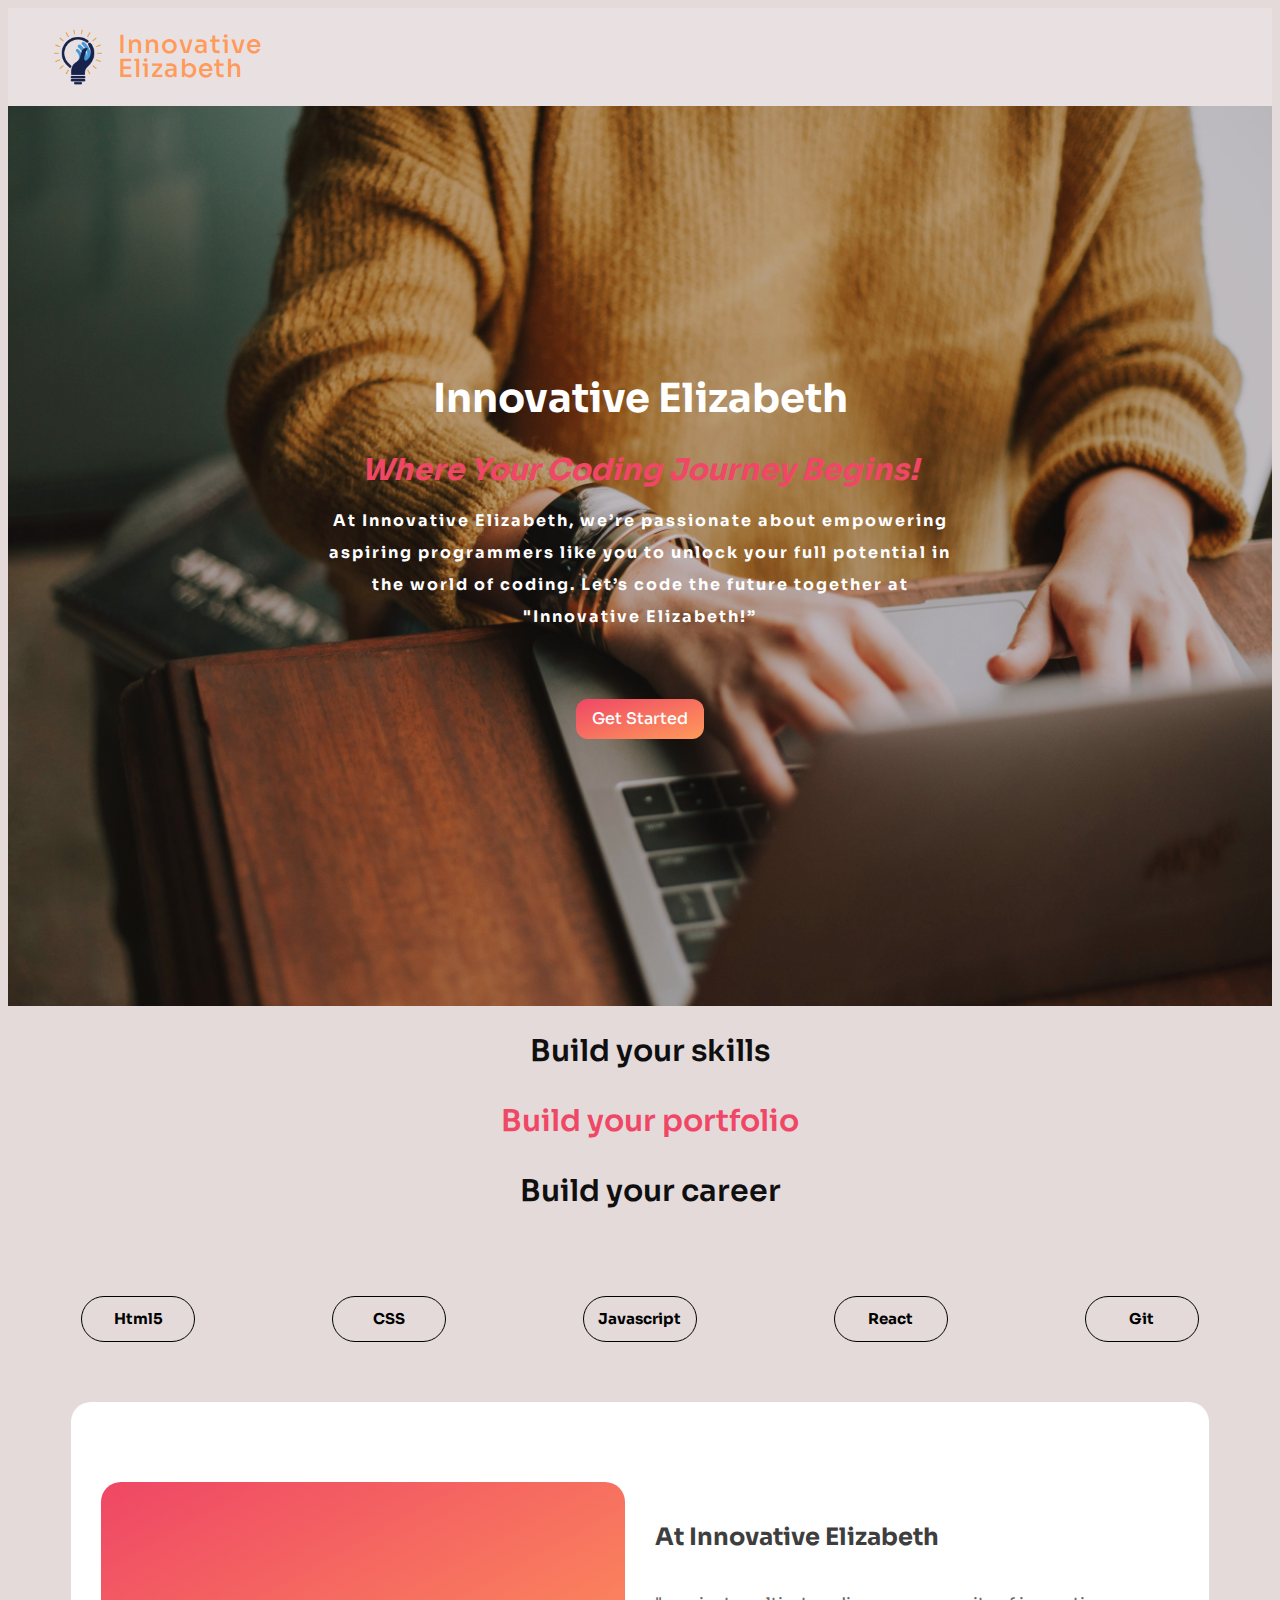
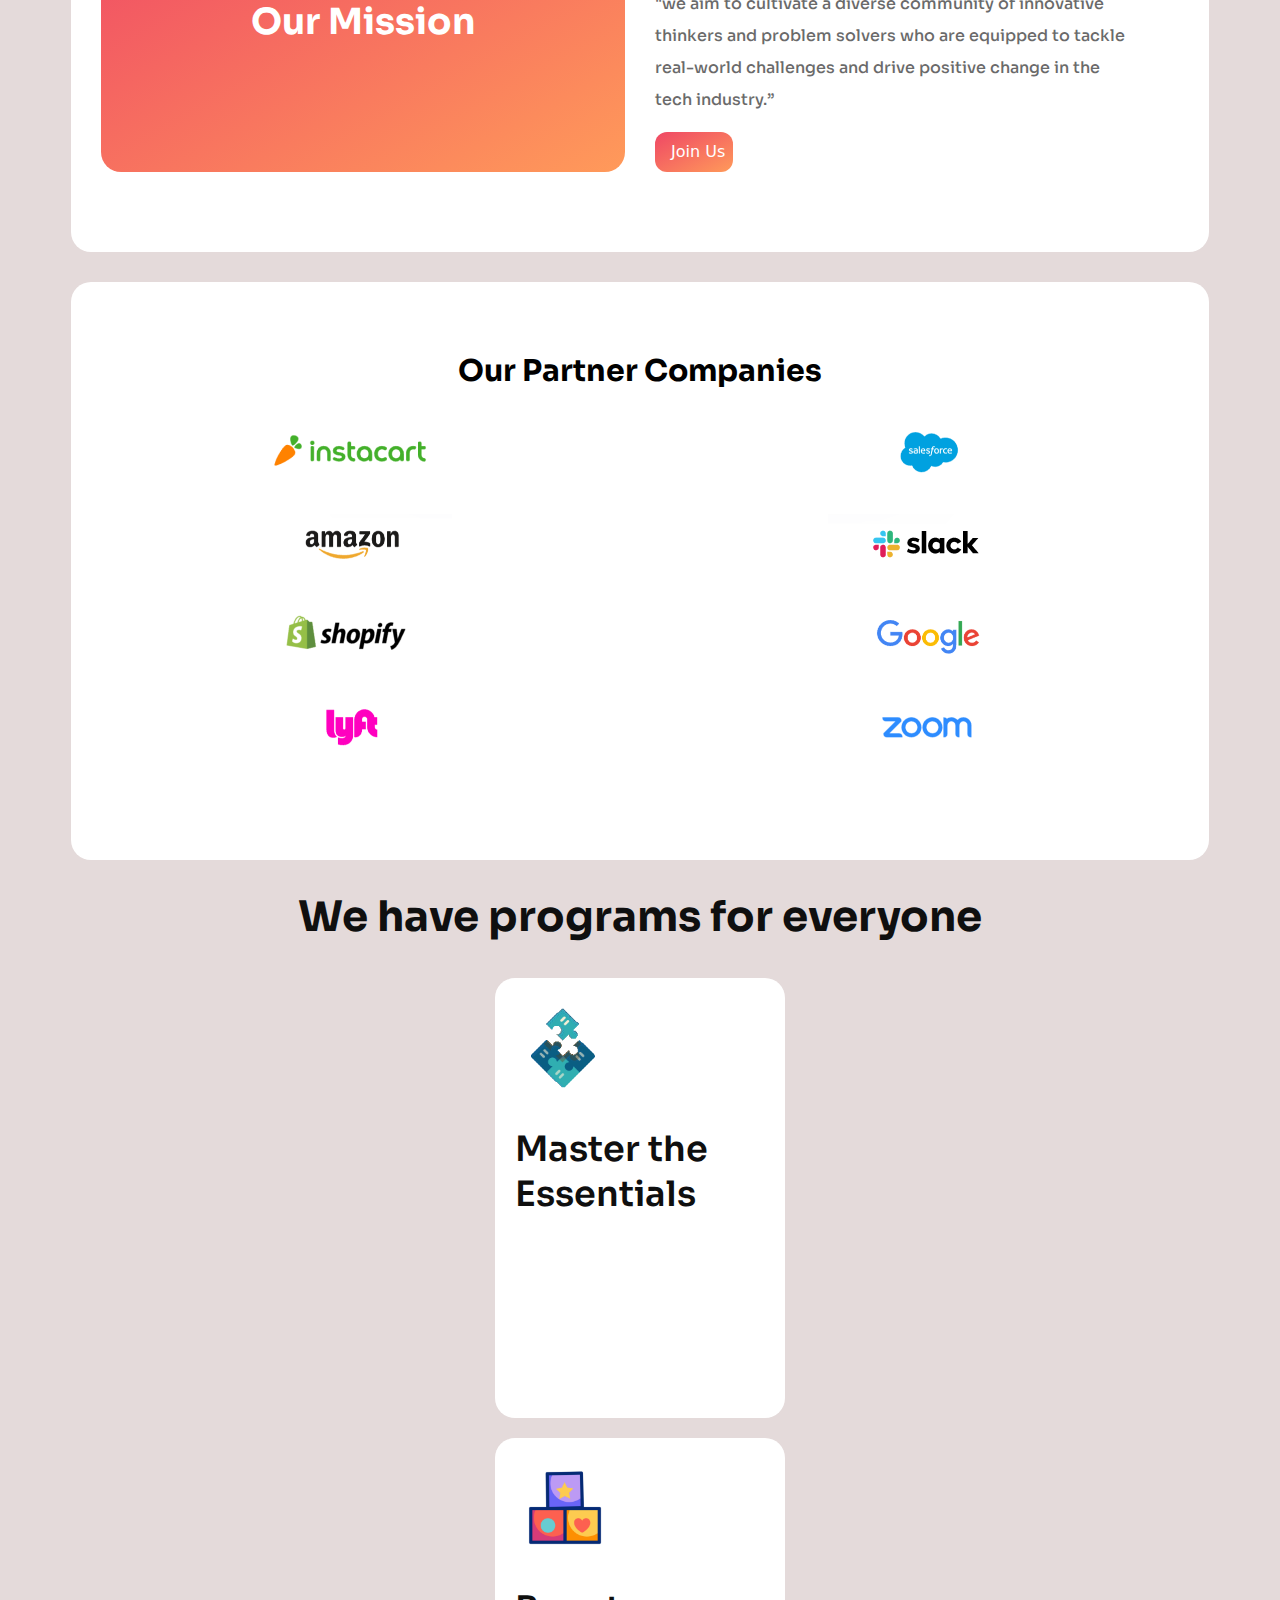
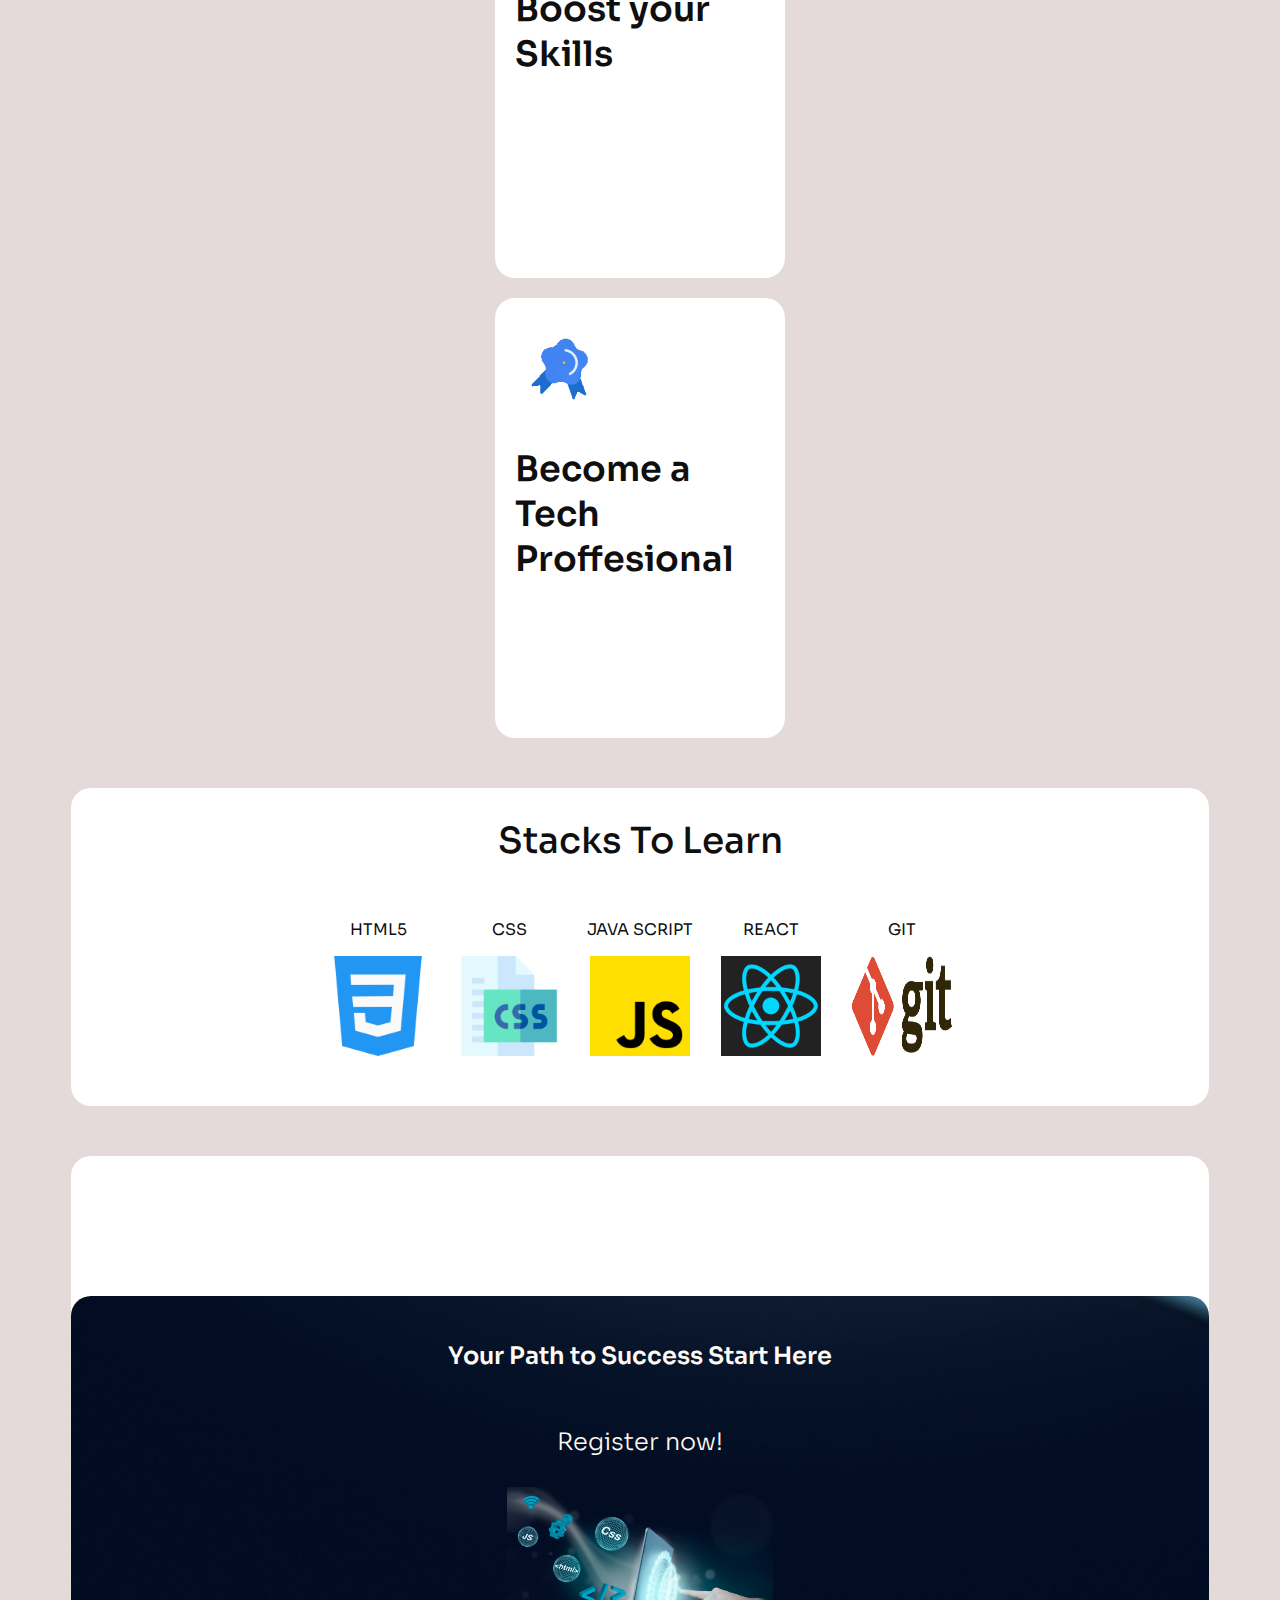
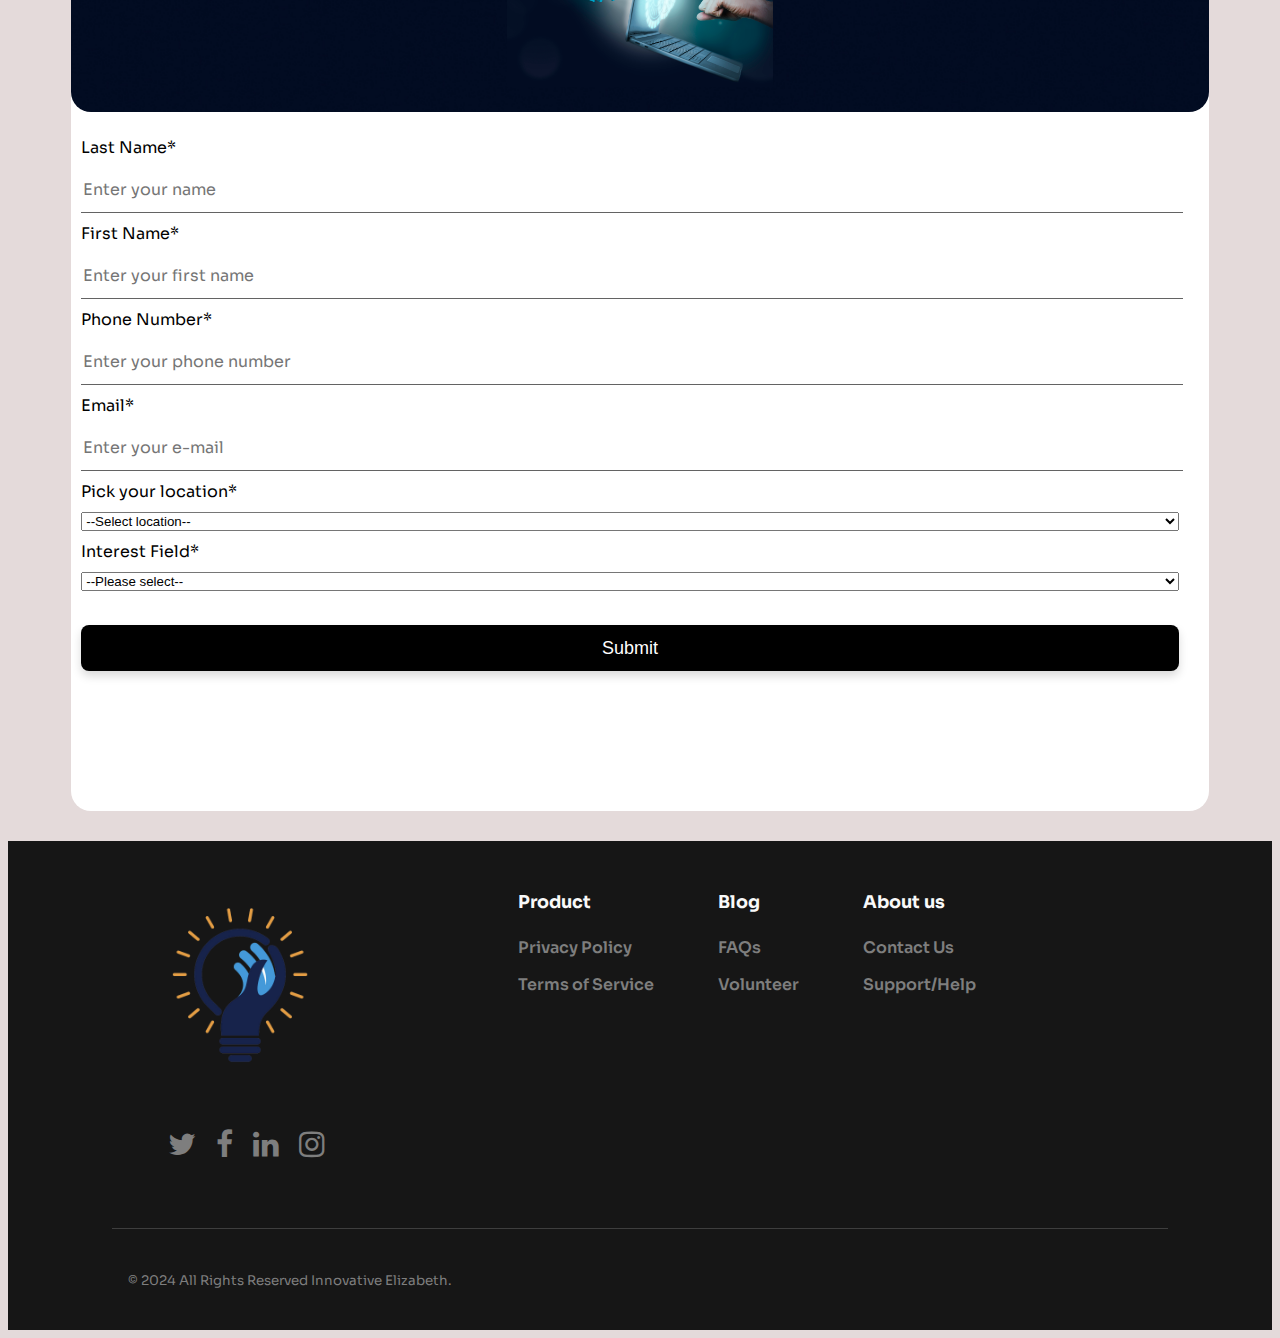
==== commit 485b5b1f: "Made some changes" ====
--- a/index.html
+++ b/index.html
@@ -68,7 +68,7 @@
             <div class="stack"><h2>CSS</h2></div>
             <div class="stack"><h2>Javascript</h2></div>
             <div class="stack"><h2>React</h2></div>
-            <div class="stack"><h2>git</h2></div>
+            <div class="stack"><h2>Git</h2></div>
           </div>
         </div>
         <div class="section-container">
@@ -105,11 +105,16 @@
           <h2>We have programs for everyone</h2>
         </div>
         <div class="programs-container">
-          <div class="programs">
-            <img src="assets/animation1.gif" alt="" />
+          <div class="card">
+            <img
+              src="assets/animation1.gif"
+              width="100px"
+              height="100px"
+              alt=""
+            />
             <h2>Master the Essentials</h2>
           </div>
-          <div class="programs">
+          <div class="card">
             <img
               src="assets/animation2.gif"
               style="width: 100px; height: 100px"
@@ -117,8 +122,13 @@
             />
             <h2>Boost your Skills</h2>
           </div>
-          <div class="programs">
-            <img src="assets/animation3.gif" alt="" />
+          <div class="card">
+            <img
+              src="assets/animation3.gif"
+              width="100px"
+              height="100px"
+              alt=""
+            />
             <h2>Become a Tech Proffesional</h2>
           </div>
         </div>
@@ -198,7 +208,6 @@
                 <label for="location">Pick your location*</label>
                 <select name="location" id="location" required>
                   <option value="">--Select location--</option>
-                  <option></option>
                   <option value="online">Online</option>
                   <option value="onsite">Onsite</option>
                 </select>
@@ -254,16 +263,10 @@
               <h3>Product</h3>
               <ul>
                 <li>
-                  <a href="#">Database</a>
-                </li>
-                <li>
-                  <a href="#">Database</a>
-                </li>
-                <li>
-                  <a href="#">Database</a>
-                </li>
-                <li>
-                  <a href="#">Database</a>
+                  <a href="#">Privacy Policy</a>
+                </li>
+                <li>
+                  <a href="#">Terms of Service</a>
                 </li>
               </ul>
             </section>
@@ -271,16 +274,10 @@
               <h3>Blog</h3>
               <ul>
                 <li>
-                  <a href="#">Database</a>
-                </li>
-                <li>
-                  <a href="#">Database</a>
-                </li>
-                <li>
-                  <a href="#">Database</a>
-                </li>
-                <li>
-                  <a href="#">Database</a>
+                  <a href="#">FAQs</a>
+                </li>
+                <li>
+                  <a href="#">Volunteer</a>
                 </li>
               </ul>
             </section>
@@ -291,13 +288,7 @@
                   <a href="#">Contact Us</a>
                 </li>
                 <li>
-                  <a href="#">Database</a>
-                </li>
-                <li>
-                  <a href="#">Database</a>
-                </li>
-                <li>
-                  <a href="#">Database</a>
+                  <a href="#">Support/Help</a>
                 </li>
               </ul>
             </section>
--- a/style.css
+++ b/style.css
@@ -1,6 +1,10 @@
 body {
   font-family: "Sora", sans-serif;
   background-color: #e4dada;
+}
+
+html {
+  scroll-behavior: smooth;
 }
 
 .container {
@@ -218,12 +222,16 @@
   margin: 50px 0;
   padding: 10px;
   font-family: "Sora", sans-serif;
-  font-size: 14px;
+  font-size: 10px;
 }
 
 .container2 .stacks-container .stack {
+  display: flex;
+  align-items: center;
+  justify-content: center;
+  width: 10%;
   border: 1px solid black;
-  padding: 10px 20px;
+  /* padding: 10px 20px; */
   border-radius: 40px;
 }
 
@@ -368,34 +376,29 @@
 
 .programs-container {
   display: flex;
-  flex-direction: row;
-  justify-content: center;
-  align-items: center;
-  width: 100%;
+  justify-content: center;
   gap: 20px;
 }
 
-.programs {
+.card {
   /* border: 1px solid black; */
   height: 400px;
-  width: 300px;
   background: #ffffff;
   border-radius: 20px;
   display: flex;
   flex-direction: column;
-  justify-content: space-between;
-  align-items: center;
+  align-items: flex-start;
+  justify-items: flex-end;
   padding: 20px;
 }
 
-.programs h2 {
+.card h2 {
   font-family: "Sora", sans-serif;
   color: #0f0f0f;
   font-size: 35px;
   font-weight: 600;
   line-height: 45px;
   max-width: 250px;
-  margin-top: 0;
 }
 
 /* Service Section */
@@ -685,124 +688,122 @@
 }
 
 @media only screen and (max-width: 600px) {
-  .navbar {
+  /* .navbar {
     /* flex-direction: column; */
-  }
-
-  .navbar .logo {
-    margin-bottom: 10px;
-  }
-
-  .menu {
-    display: none;
-  }
-
-  .menu li {
-    margin-bottom: 10px;
-  }
-
-  .btn {
-    display: none;
-  }
-
-  .container .welcome-message {
-    width: 90%;
-    text-align: center;
-  }
-
-  .container2 .element-container .element > h2 {
-    font-size: 30px;
-    line-height: 40px;
-  }
-
-  .stacks-container {
-    flex-wrap: wrap;
-    justify-content: center;
-  }
-
-  .two-column .col-left h2 {
-    font-size: 36px;
-    width: 90%;
-    margin-top: 20px;
-  }
-
-  .two-column .col-right {
-    padding-left: 0;
-    padding-top: 20px;
-  }
-
-  .two-column .col-right h2 {
-    font-size: 24px;
-  }
-
-  .two-column .col-right p {
-    font-size: 16px;
-    width: 90%;
-  }
-
-  .two-column .col-right button {
-    width: 90%;
-  }
-
-  .partners-container h2 {
-    font-size: 30px;
-    margin-bottom: 20px;
-  }
-
-  .partners-grid {
-    grid-template-columns: 1fr 1fr;
-  }
-
-  .programs-container {
-    flex-direction: column;
-    align-items: center;
-  }
-
-  .programs {
-    width: 90%;
-    margin-bottom: 20px;
-  }
-
-  .programs h2 {
-    font-size: 24px;
-  }
-
-  .service-section h2 {
-    font-size: 36px;
-    margin-bottom: 20px;
-  }
-
-  .service-section .container-icon .icon-container p {
-    font-size: 16px;
-  }
-
-  .container-register .register-column {
-    grid-template-columns: 1fr;
-  }
-
-  .container-register .register-column .colm-left {
-    height: auto;
-  }
-
-  .register-column .colm-left h2 {
-    font-size: 24px;
-    width: 90%;
-  }
-
-  .register-column .colm-left p {
-    font-size: 24px;
-  }
-
-  .container-register .register-column .colm-right form {
-    padding: 0 10px;
-  }
-
-  .colm-right form input,
-  .colm-right form select {
-    width: calc(100% - 20px);
-  }
-
-  .colm-right form button {
-    width: calc(100% - 20px);
-  }
-}
+}
+*/ .navbar .logo {
+  margin-bottom: 10px;
+}
+
+.menu {
+  display: none;
+}
+
+.menu li {
+  margin-bottom: 10px;
+}
+
+.btn {
+  display: none;
+}
+
+.container .welcome-message {
+  width: 90%;
+  text-align: center;
+}
+
+.container2 .element-container .element > h2 {
+  font-size: 30px;
+  line-height: 40px;
+}
+
+.stacks-container {
+  flex-wrap: wrap;
+  justify-content: center;
+}
+
+.two-column .col-left h2 {
+  font-size: 36px;
+  width: 90%;
+  margin-top: 20px;
+}
+
+.two-column .col-right {
+  padding-left: 0;
+  padding-top: 20px;
+}
+
+.two-column .col-right h2 {
+  font-size: 24px;
+}
+
+.two-column .col-right p {
+  font-size: 16px;
+  width: 90%;
+}
+
+.two-column .col-right button {
+  width: 90%;
+}
+
+.partners-container h2 {
+  font-size: 30px;
+  margin-bottom: 20px;
+}
+
+.partners-grid {
+  grid-template-columns: 1fr 1fr;
+}
+
+.programs-container {
+  flex-direction: column;
+  align-items: center;
+}
+
+.programs {
+  width: 90%;
+  margin-bottom: 20px;
+}
+
+.programs h2 {
+  font-size: 24px;
+}
+
+.service-section h2 {
+  font-size: 36px;
+  margin-bottom: 20px;
+}
+
+.service-section .container-icon .icon-container p {
+  font-size: 16px;
+}
+
+.container-register .register-column {
+  grid-template-columns: 1fr;
+}
+
+.container-register .register-column .colm-left {
+  height: auto;
+}
+
+.register-column .colm-left h2 {
+  font-size: 24px;
+  width: 90%;
+}
+
+.register-column .colm-left p {
+  font-size: 24px;
+}
+
+.container-register .register-column .colm-right form {
+  padding: 0 10px;
+}
+
+.colm-right form input,
+.colm-right form select {
+  width: calc(100% - 20px);
+}
+
+.colm-right form button {
+  width: calc(100% - 20px);
+}
